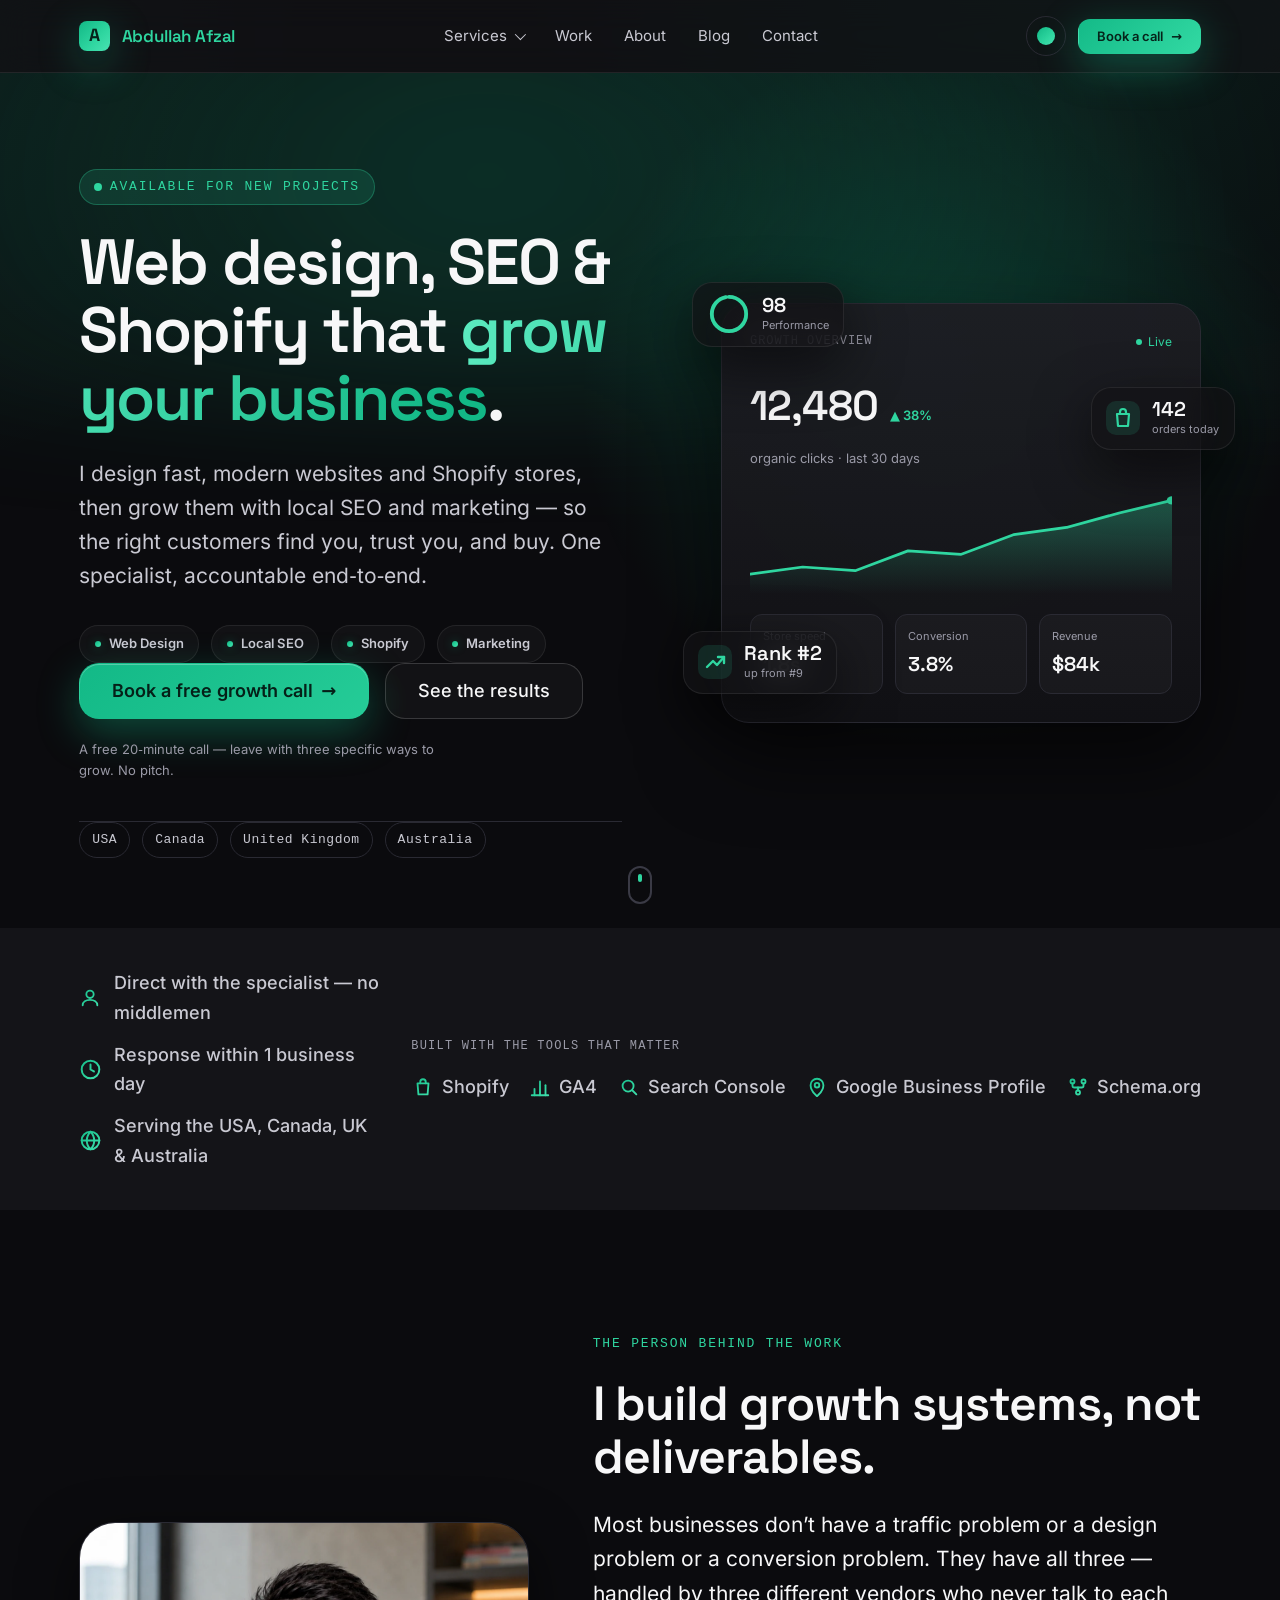
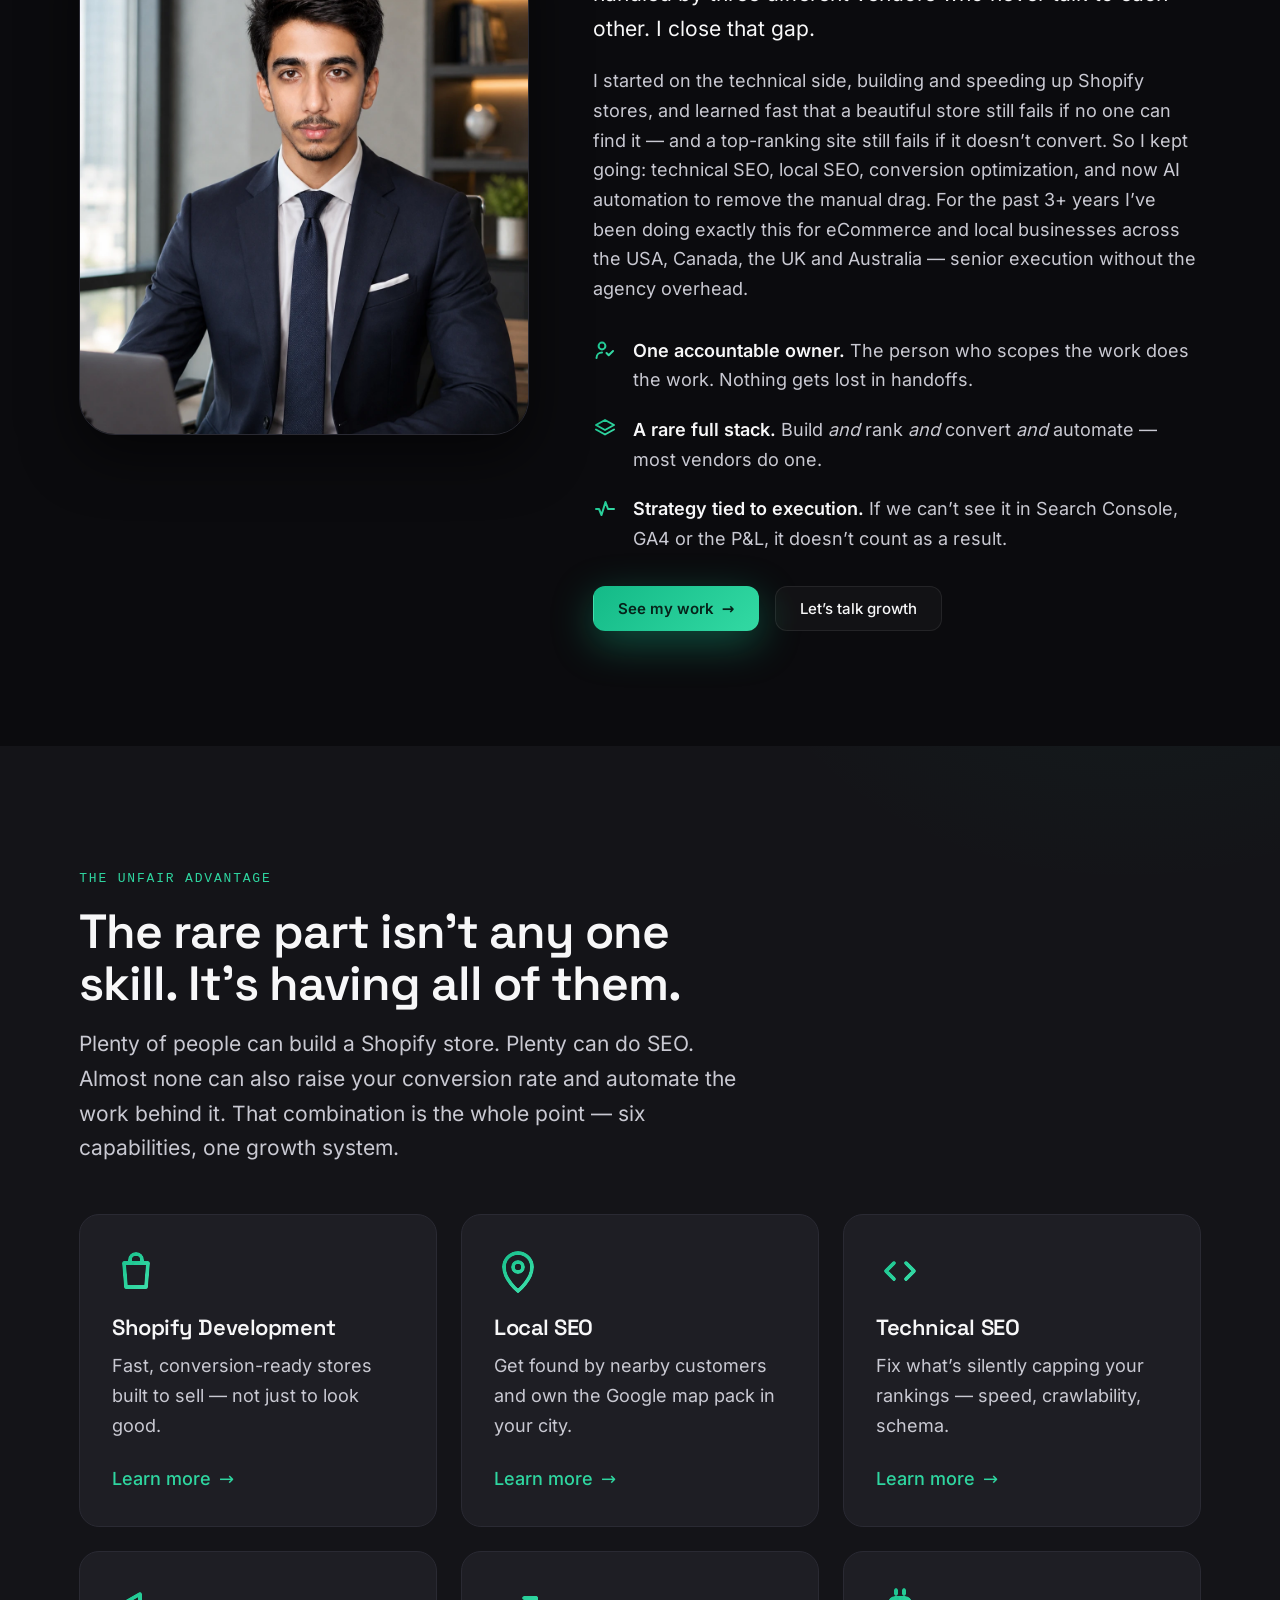
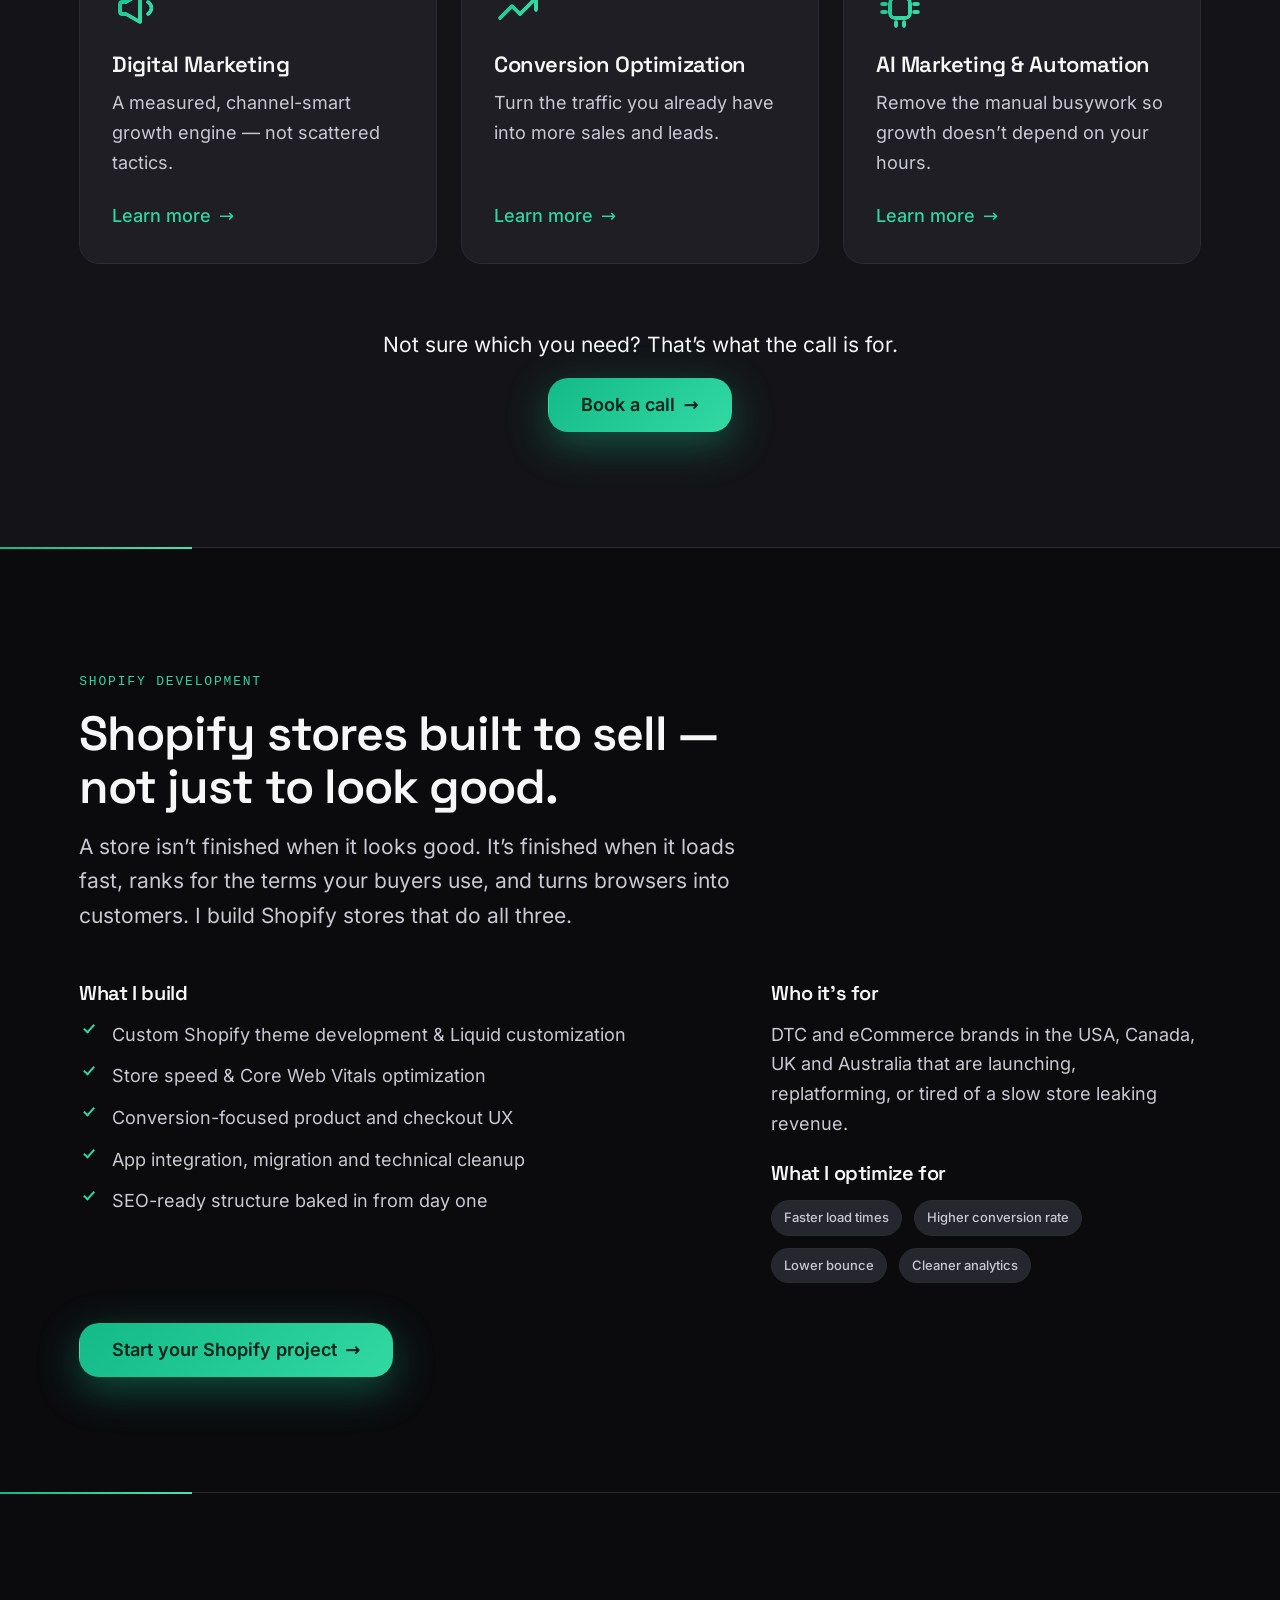
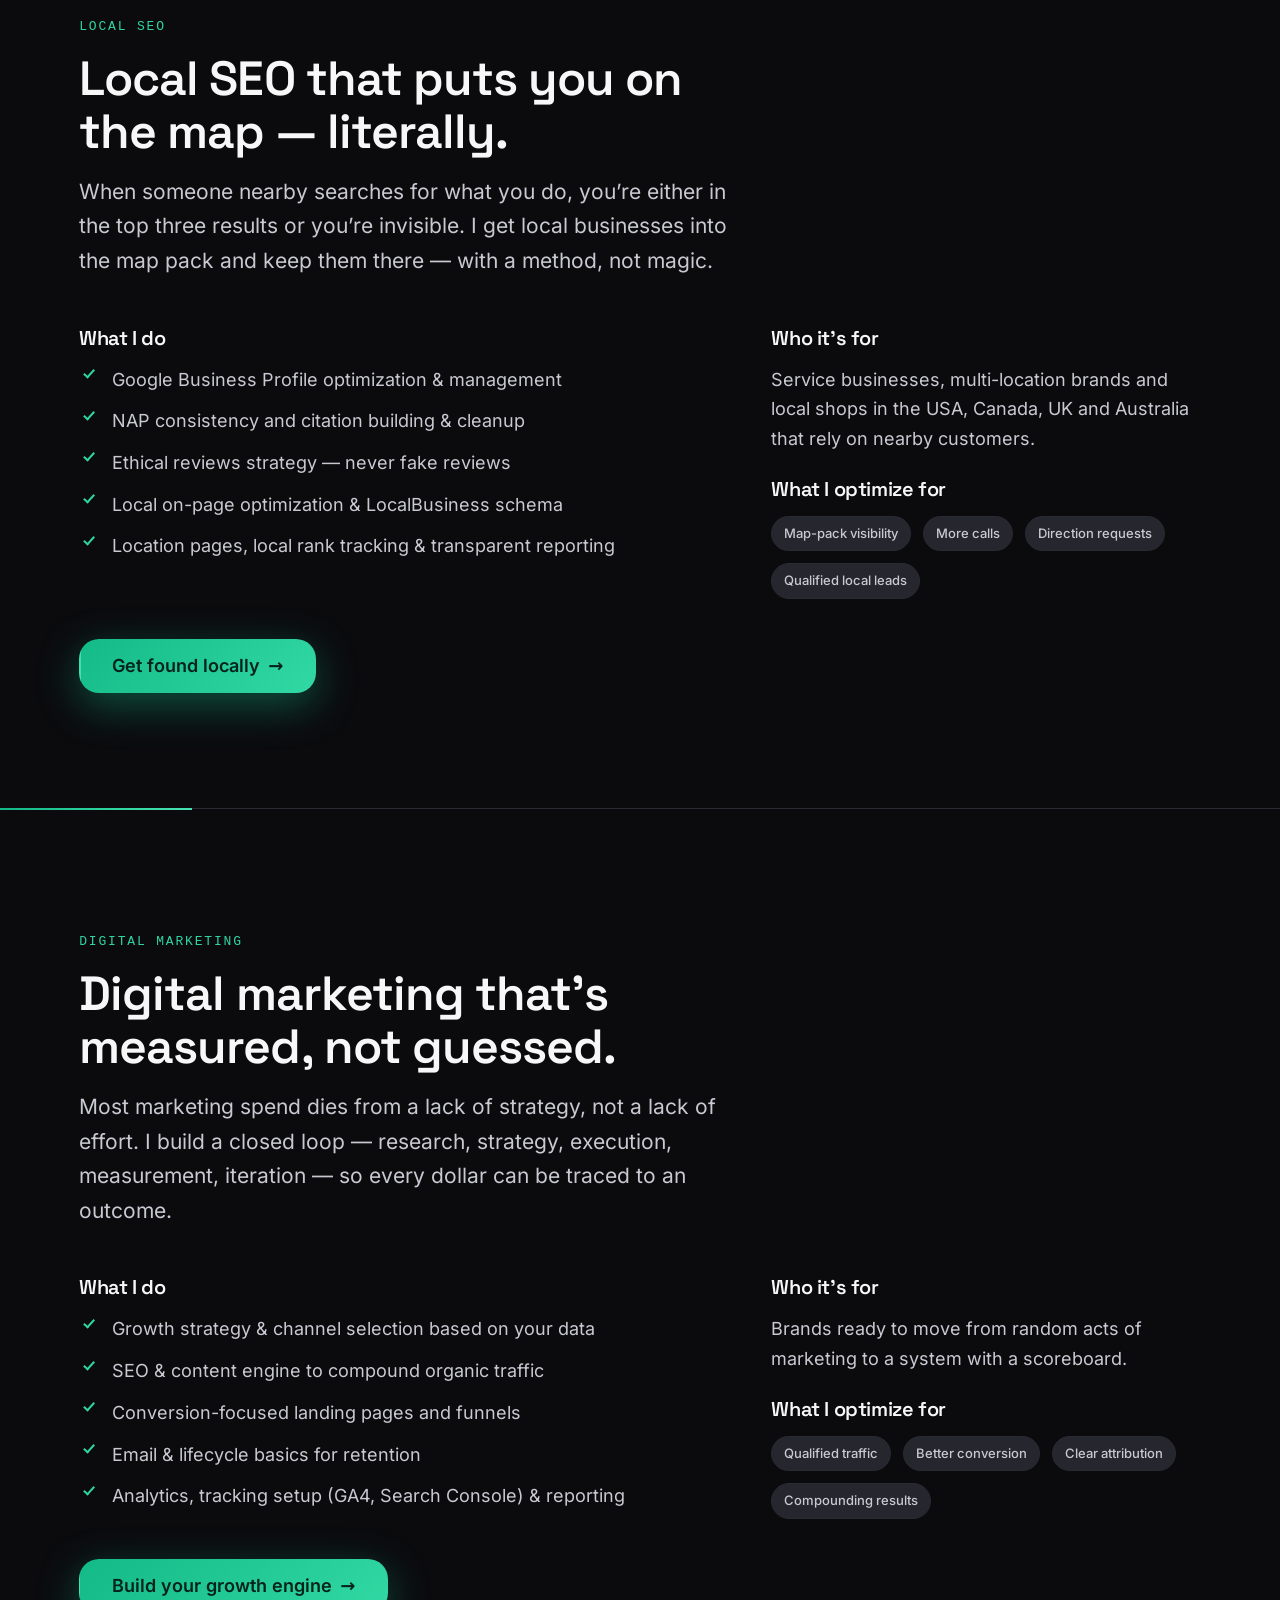
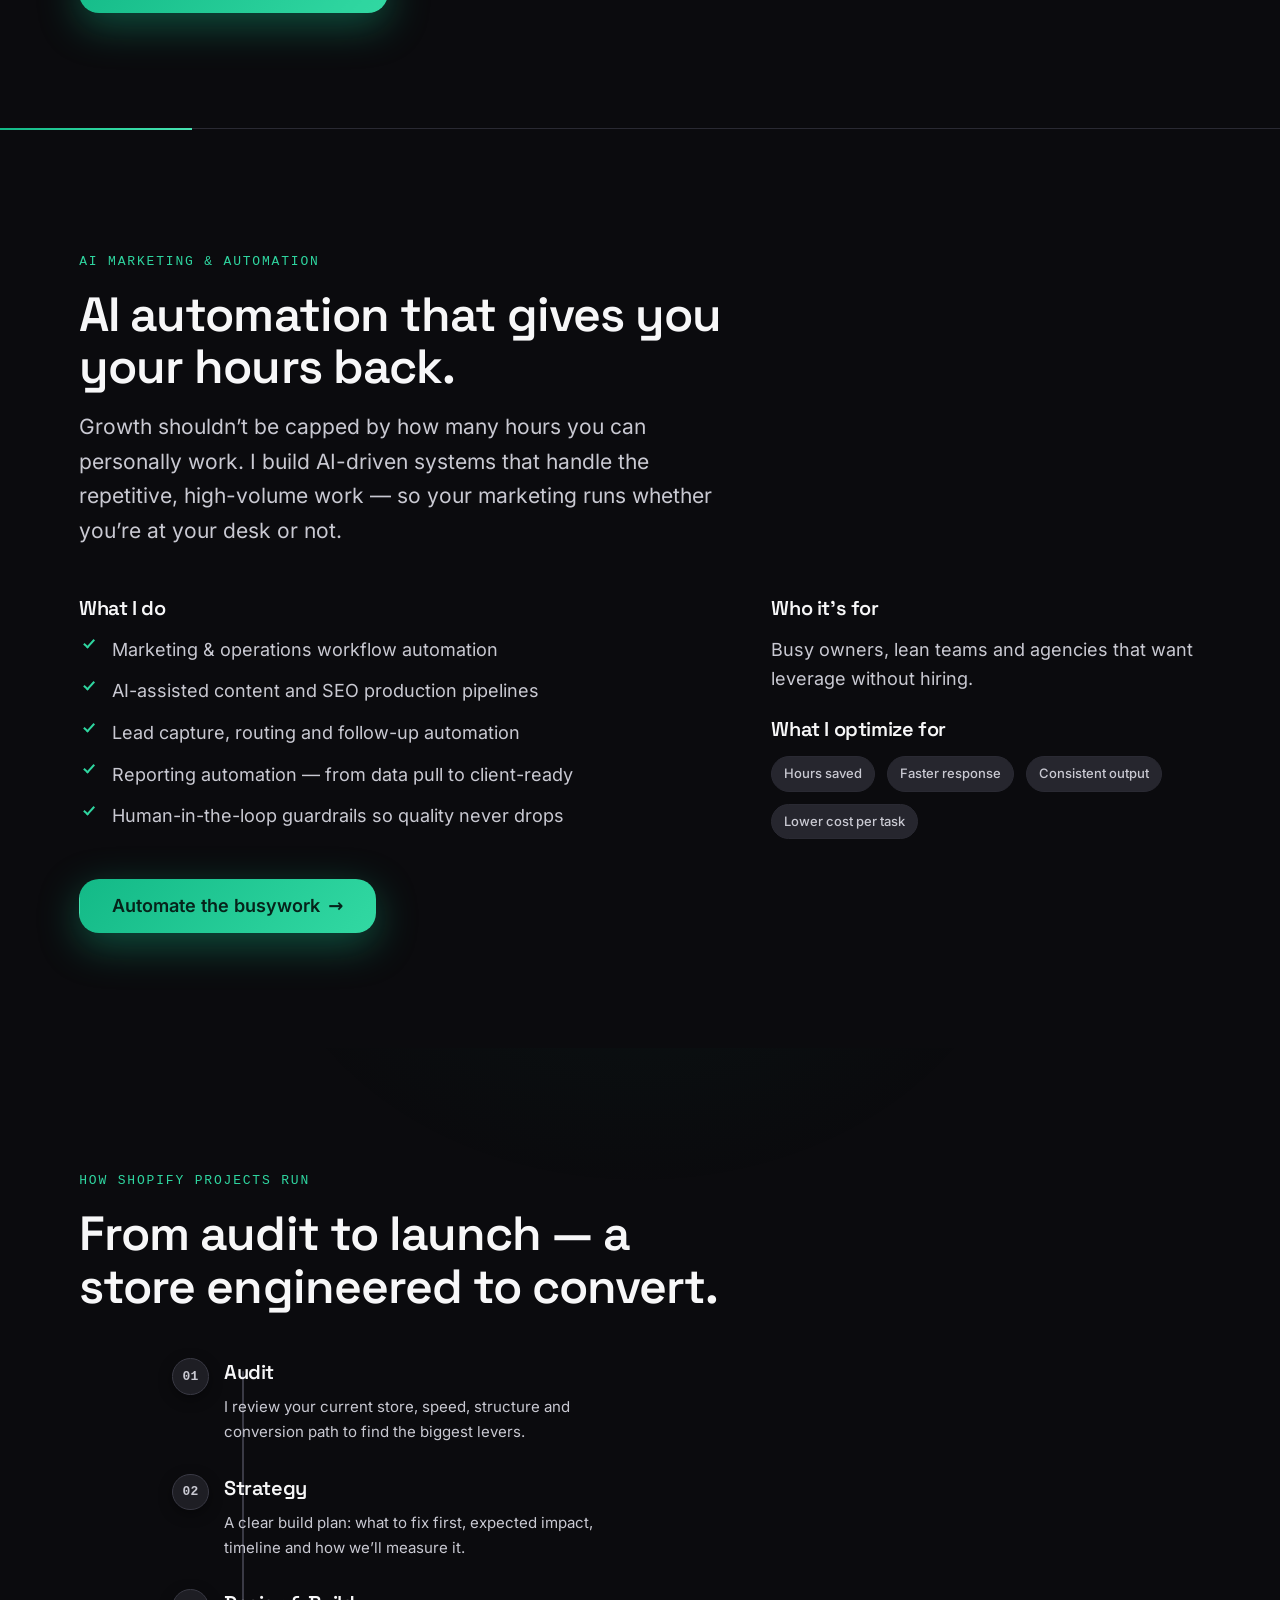
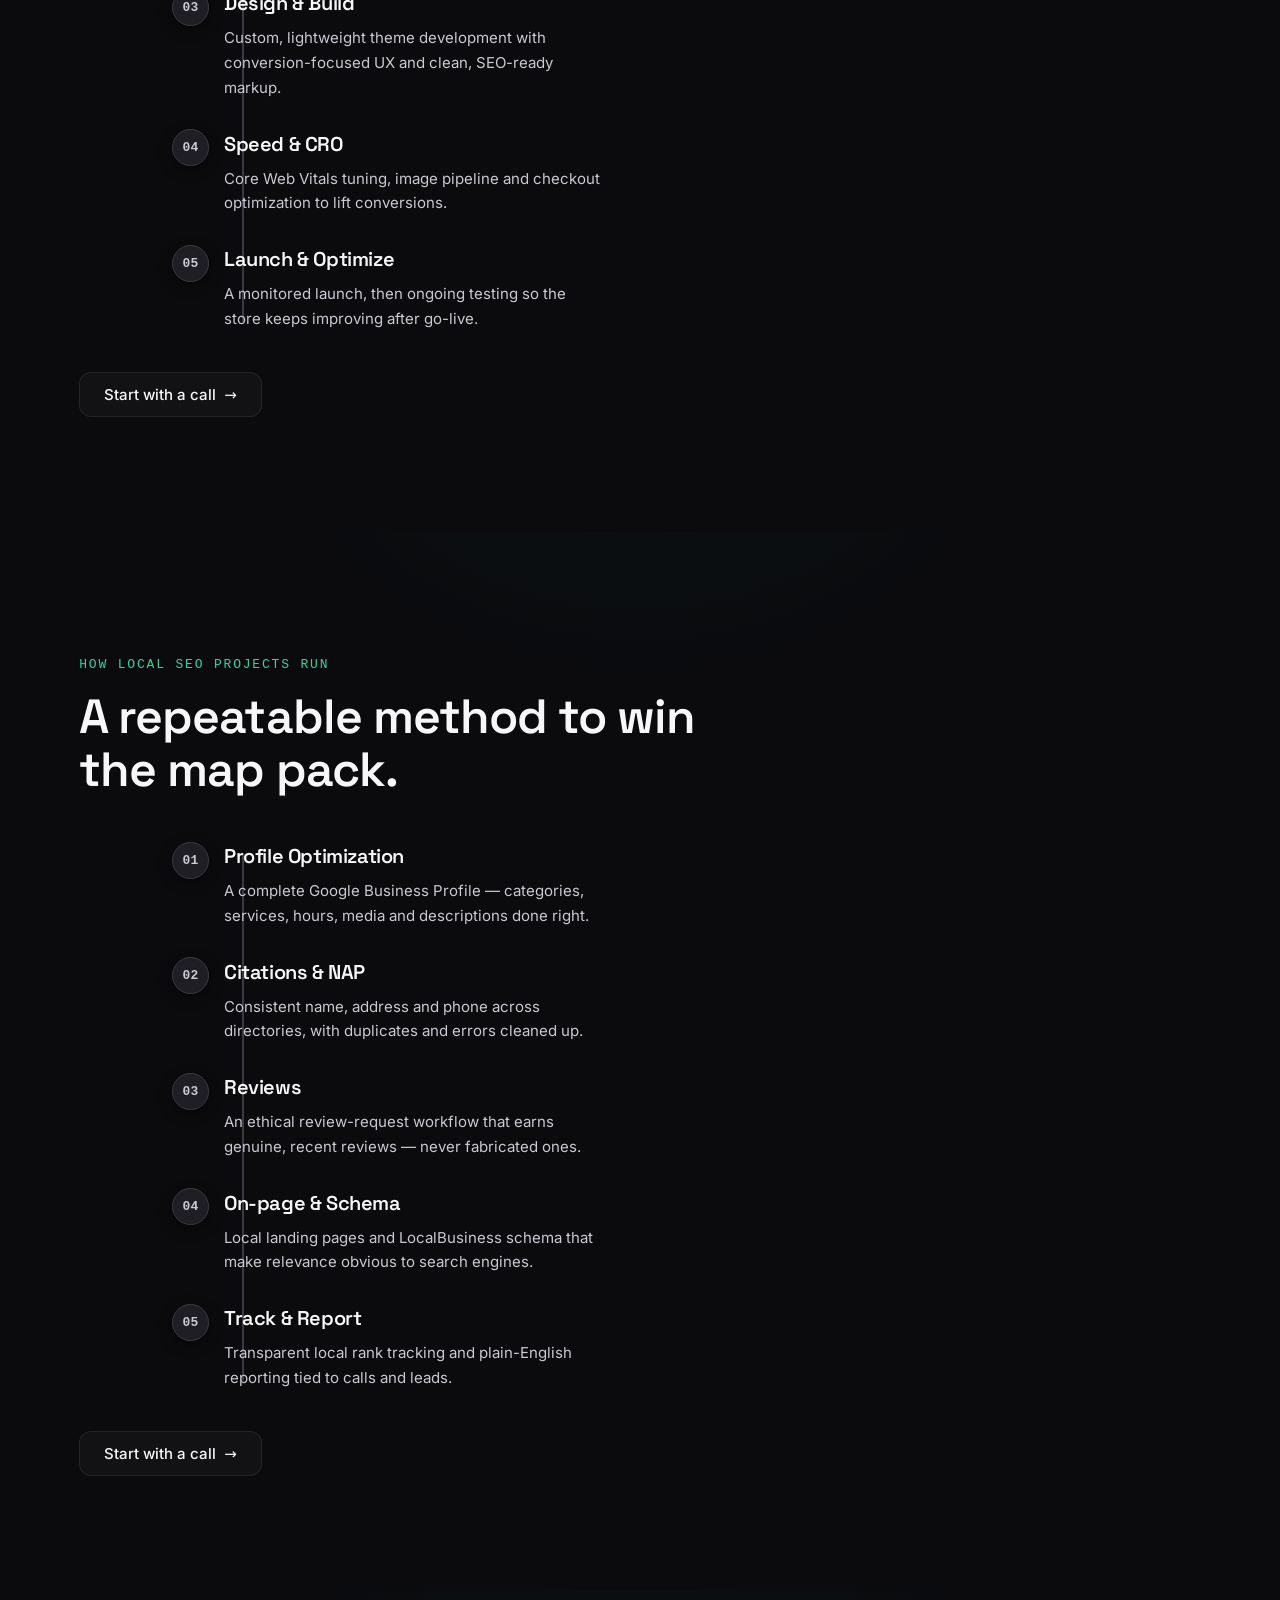
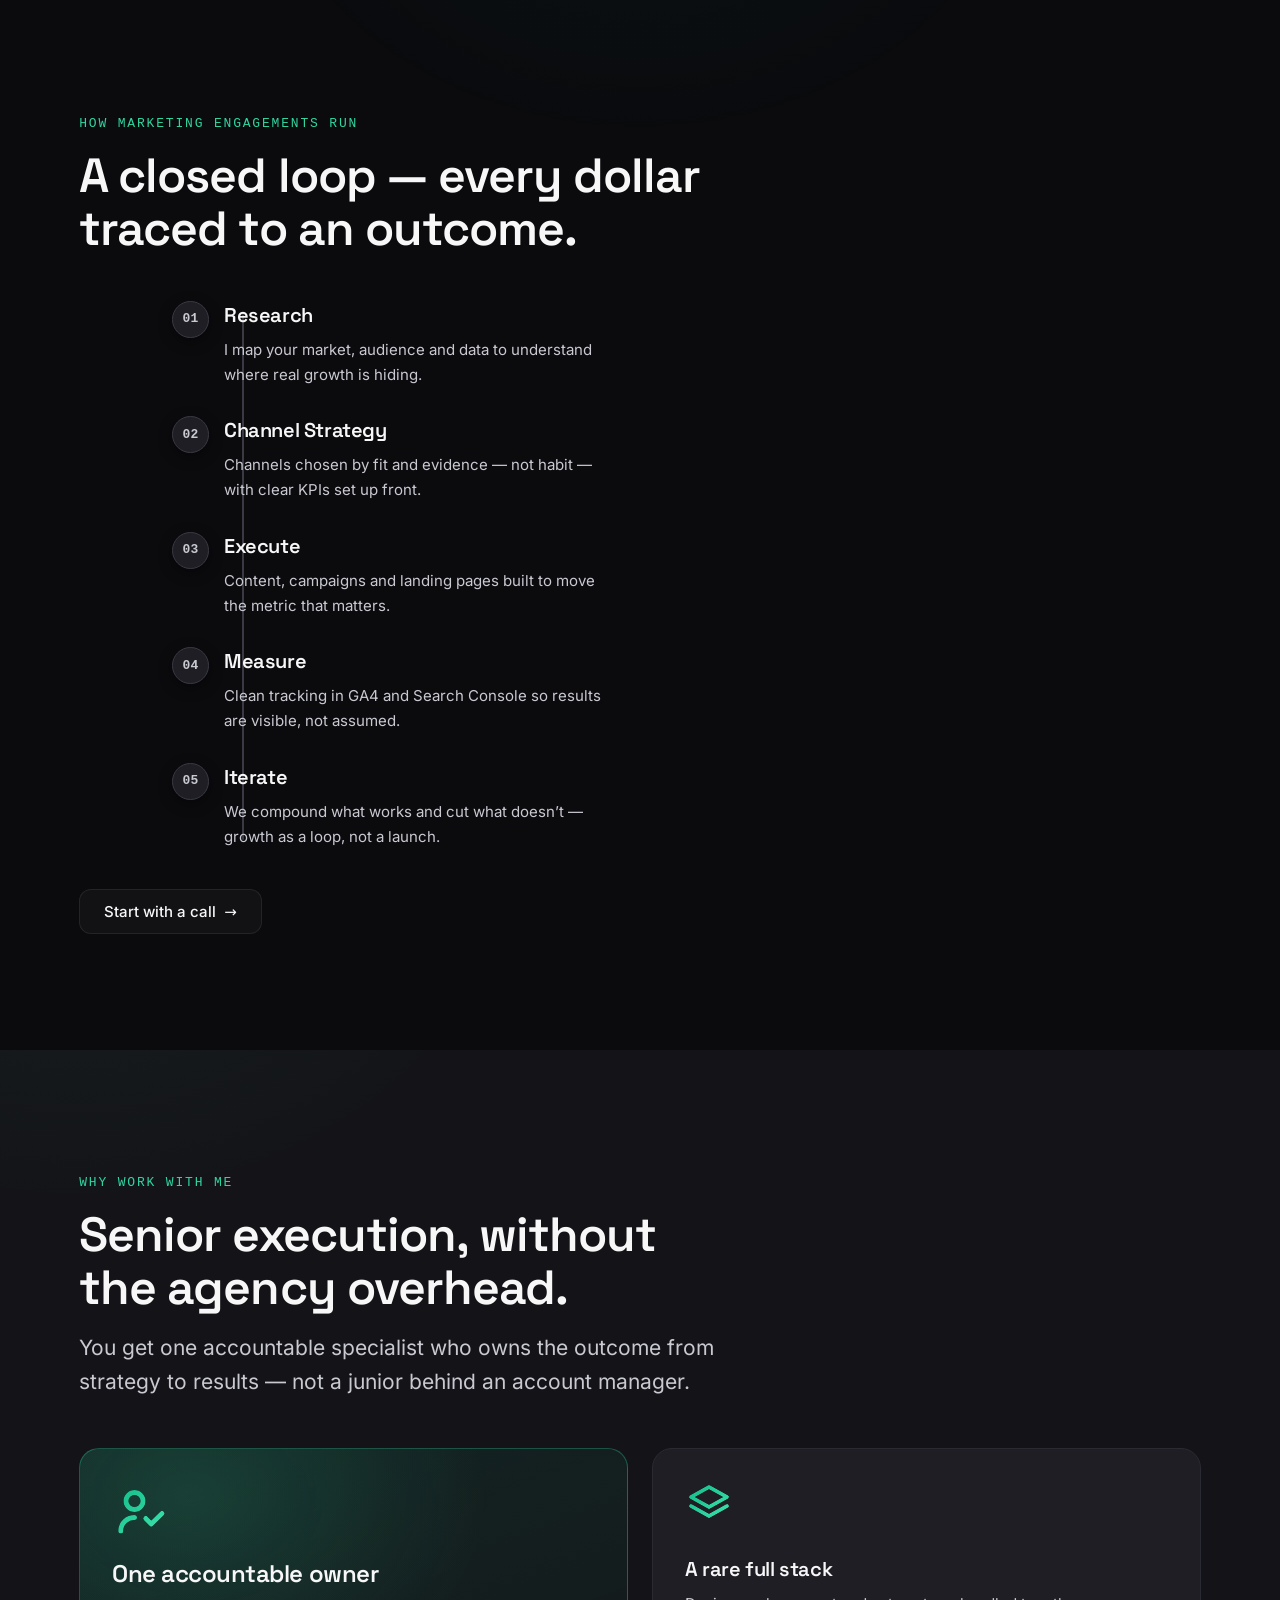
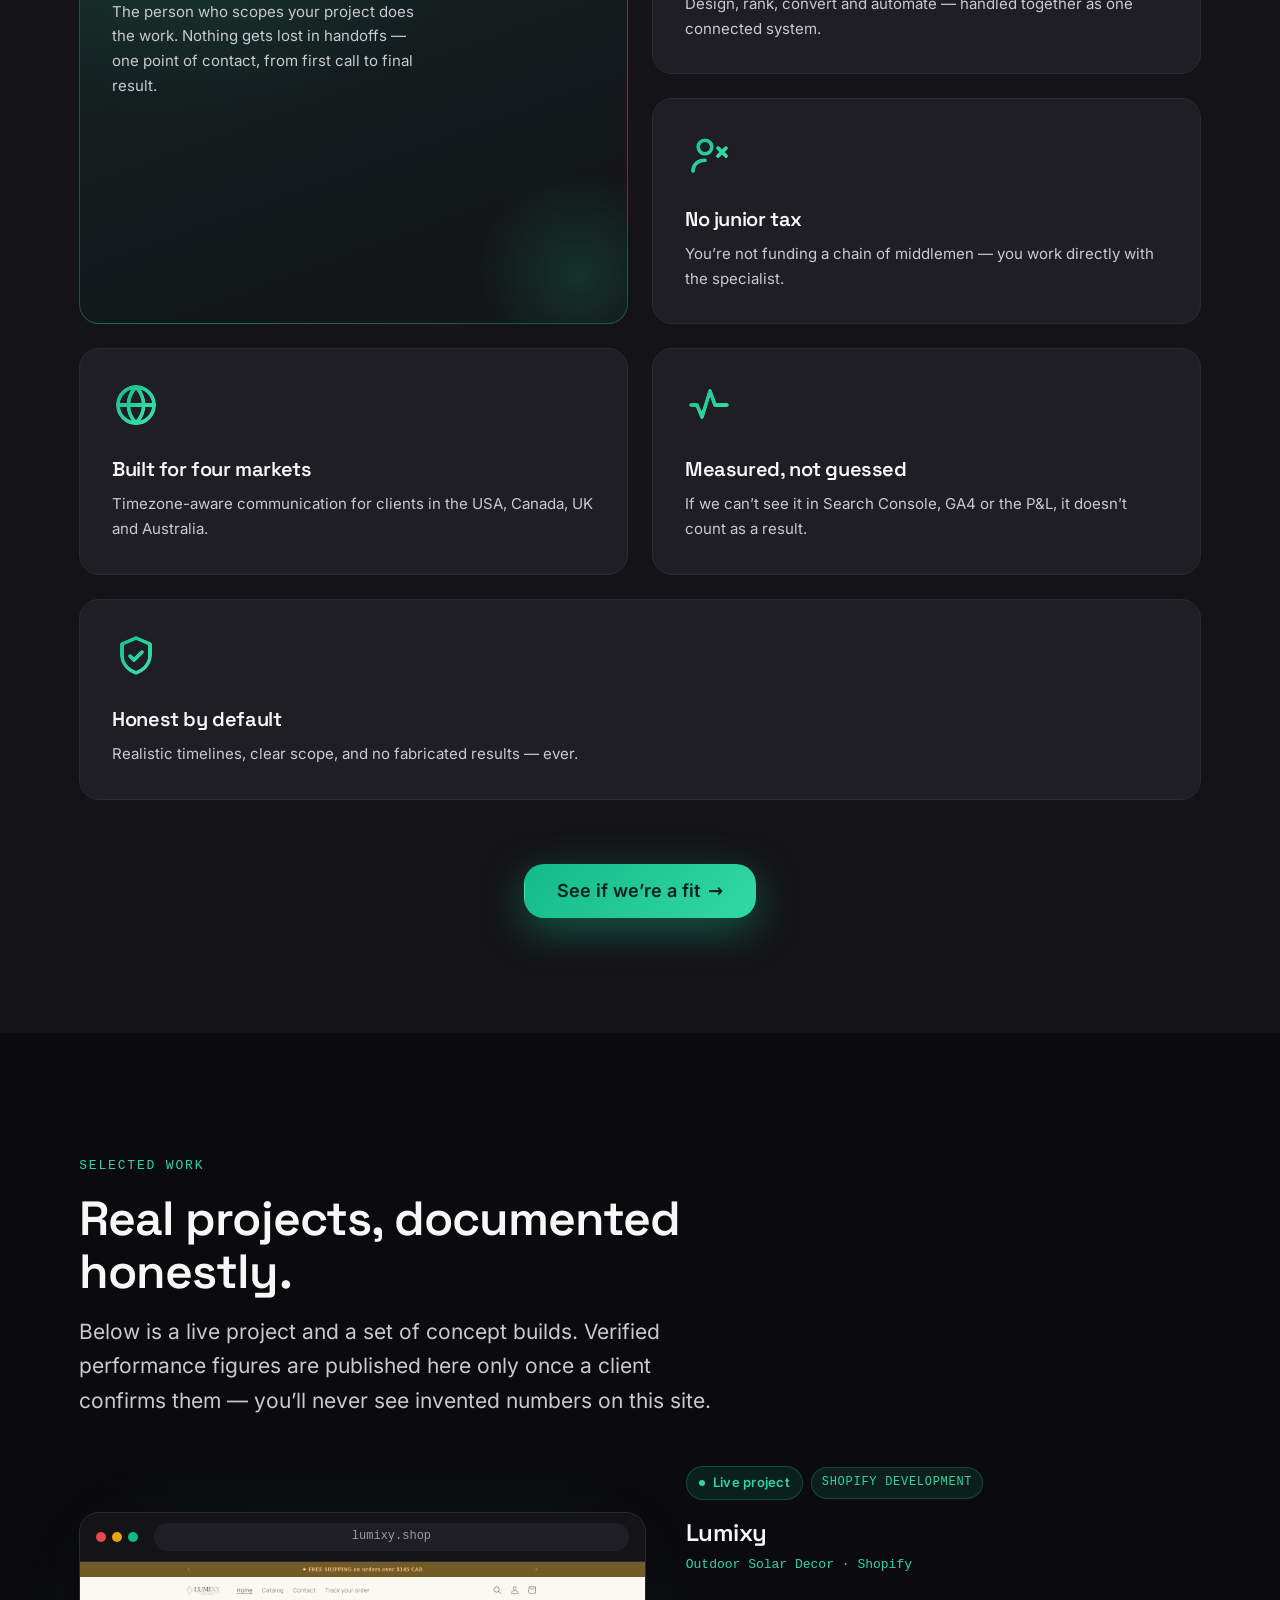
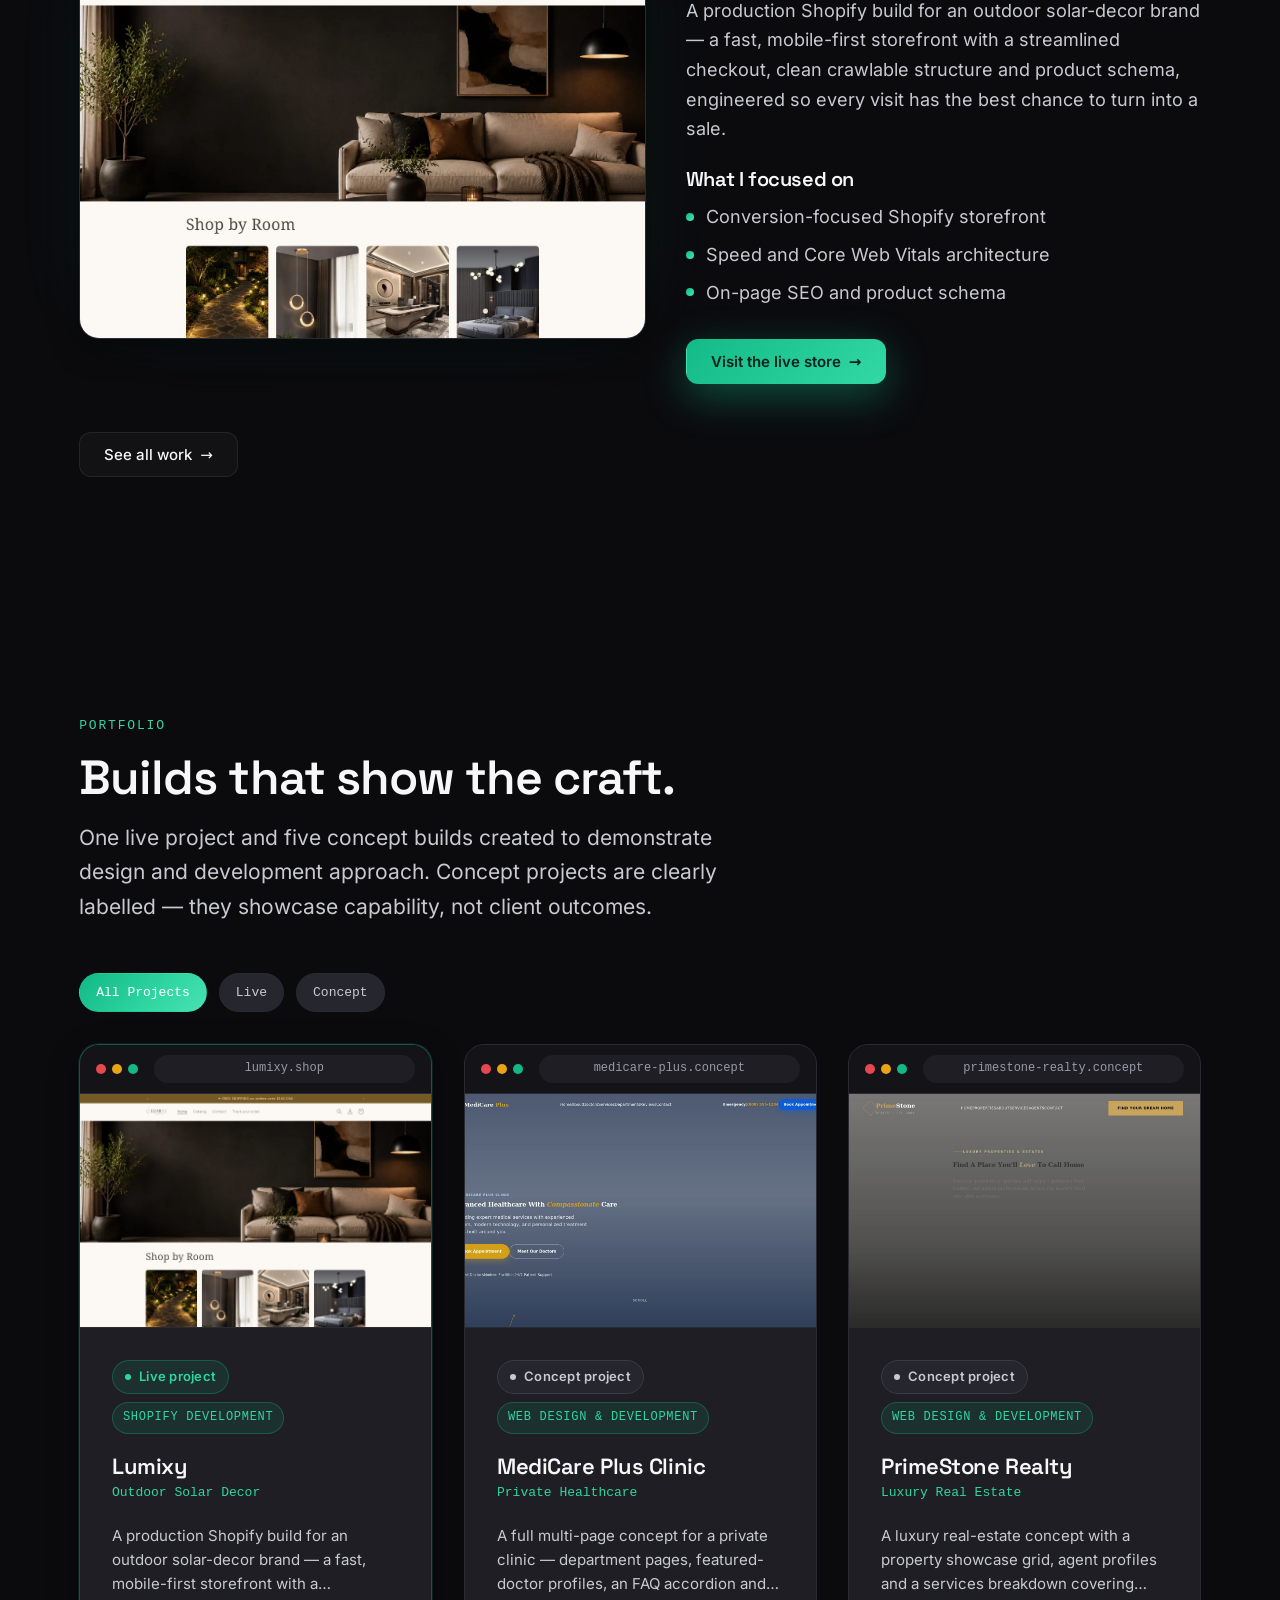
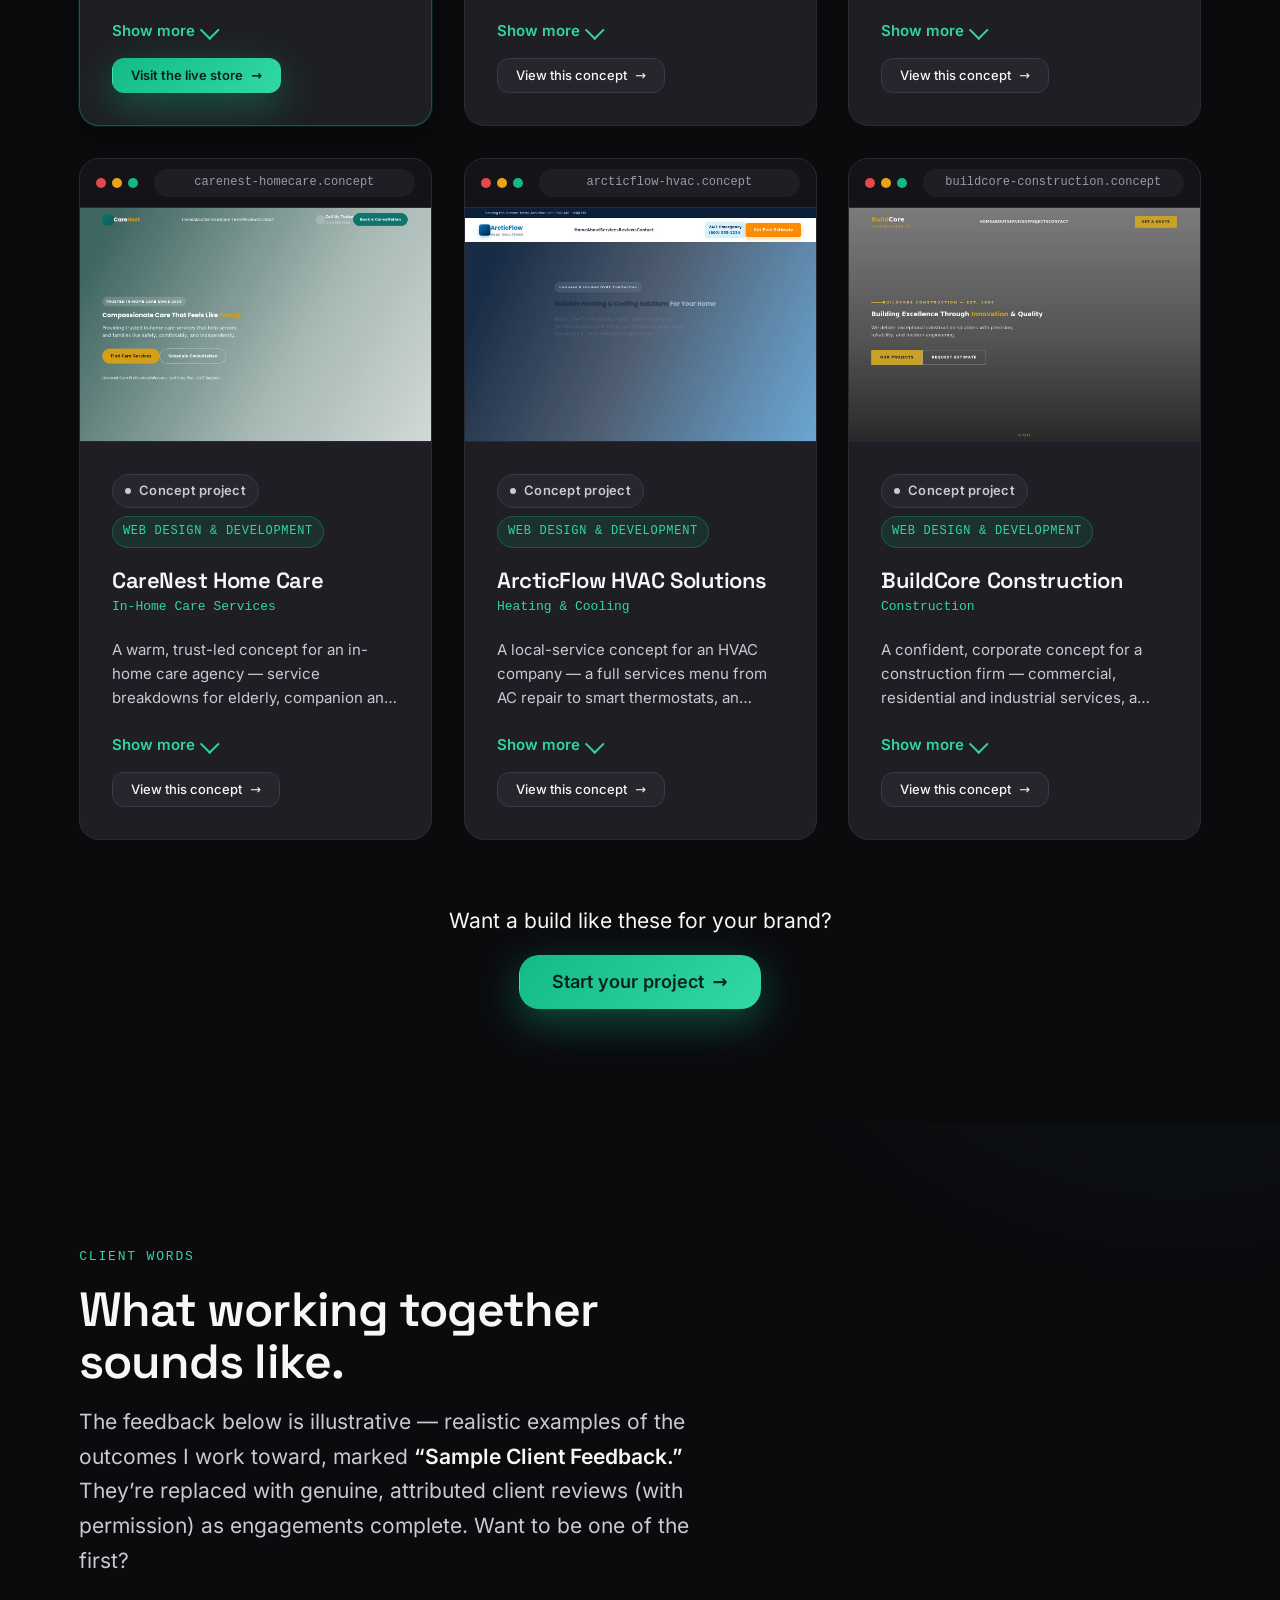
==== index.html @ e3848fcd "Add portfolio website" ====
<!DOCTYPE html>
<html lang="en" data-theme="dark">
<head>

  <!-- ============================================================
       DOCUMENT META
       ============================================================ -->
  <meta charset="UTF-8">
  <meta name="viewport" content="width=device-width, initial-scale=1.0">

  <title>Abdullah Afzal — Web Design, Local SEO, Shopify &amp; Marketing</title>
  <meta name="description" content="Abdullah Afzal designs fast, modern websites and Shopify stores and grows them with local SEO and marketing — for businesses in the USA, Canada, UK and Australia. One accountable specialist, end-to-end.">
  <meta name="author" content="Abdullah Afzal">
  <meta name="robots" content="index, follow, max-image-preview:large">
  <link rel="canonical" href="https://www.abdullahafzal.com/">
  <meta name="theme-color" content="#0B0B0E">

  <!-- Open Graph / social -->
  <meta property="og:type" content="website">
  <meta property="og:site_name" content="Abdullah Afzal">
  <meta property="og:title" content="Abdullah Afzal — Web Design, Local SEO, Shopify &amp; Marketing">
  <meta property="og:description" content="Fast, modern websites and Shopify stores, grown with local SEO and marketing — from one senior specialist serving the USA, Canada, UK &amp; Australia.">
  <meta property="og:url" content="https://www.abdullahafzal.com/">
  <meta property="og:image" content="https://www.abdullahafzal.com/assets/images/og/og-home.svg">
  <meta property="og:image:alt" content="Abdullah Afzal — Shopify and SEO specialist">
  <meta property="og:locale" content="en_US">

  <!-- Twitter -->
  <meta name="twitter:card" content="summary_large_image">
  <meta name="twitter:title" content="Abdullah Afzal — Web Design, Local SEO, Shopify &amp; Marketing">
  <meta name="twitter:description" content="Fast, modern websites and Shopify stores, grown with local SEO and marketing — one senior specialist. USA, Canada, UK &amp; Australia.">
  <meta name="twitter:image" content="https://www.abdullahafzal.com/assets/images/og/og-home.svg">

  <!-- Favicons / manifest -->
  <link rel="icon" href="assets/favicons/icon.svg" type="image/svg+xml">
  <link rel="manifest" href="site.webmanifest">

  <!-- Fonts (self-hosted woff2, wired via @font-face in main.css) -->
  <link rel="preload" href="assets/fonts/space-grotesk-var.woff2" as="font" type="font/woff2" crossorigin>
  <link rel="preload" href="assets/fonts/inter-var.woff2" as="font" type="font/woff2" crossorigin>

  <!-- Stylesheet -->
  <link rel="stylesheet" href="assets/css/main.css">

  <!-- ============================================================
       STRUCTURED DATA (JSON-LD) — declarative SEO data, not script logic
       ============================================================ -->
  <script type="application/ld+json">
  {
    "@context": "https://schema.org",
    "@graph": [
      {
        "@type": "Person",
        "@id": "https://www.abdullahafzal.com/#person",
        "name": "Abdullah Afzal",
        "url": "https://www.abdullahafzal.com/",
        "email": "mailto:abdullahafzal8817@gmail.com",
        "image": "https://www.abdullahafzal.com/assets/images/abdullah-afzal.webp",
        "jobTitle": "Web Designer, SEO & Shopify Specialist",
        "description": "Senior web design, local SEO, Shopify and marketing specialist helping businesses in the USA, Canada, UK and Australia grow.",
        "knowsAbout": [
          "Web Design",
          "Shopify Development",
          "Local SEO",
          "Technical SEO",
          "Digital Marketing",
          "Conversion Rate Optimization",
          "AI Marketing Automation"
        ],
        "areaServed": ["United States", "Canada", "United Kingdom", "Australia"],
        "worksFor": { "@id": "https://www.abdullahafzal.com/#business" }
      },
      {
        "@type": "ProfessionalService",
        "@id": "https://www.abdullahafzal.com/#business",
        "name": "Abdullah Afzal — Shopify & SEO Specialist",
        "url": "https://www.abdullahafzal.com/",
        "image": "https://www.abdullahafzal.com/assets/images/abdullah-afzal.webp",
        "email": "mailto:abdullahafzal8817@gmail.com",
        "description": "Shopify development, local & technical SEO, digital marketing, conversion optimization and AI automation from one accountable senior specialist.",
        "priceRange": "$$",
        "founder": { "@id": "https://www.abdullahafzal.com/#person" },
        "areaServed": ["United States", "Canada", "United Kingdom", "Australia"],
        "serviceType": [
          "Web Design",
          "Shopify Development",
          "Local SEO",
          "Technical SEO",
          "Digital Marketing",
          "Conversion Rate Optimization",
          "AI Marketing Automation"
        ],
        "hasOfferCatalog": {
          "@type": "OfferCatalog",
          "name": "Growth services",
          "itemListElement": [
            { "@type": "Offer", "itemOffered": { "@type": "Service", "name": "Web Design", "description": "Fast, modern, conversion-focused website design and development." } },
            { "@type": "Offer", "itemOffered": { "@type": "Service", "name": "Shopify Development", "description": "New builds, replatforming and speed/conversion optimization for Shopify stores." } },
            { "@type": "Offer", "itemOffered": { "@type": "Service", "name": "Local SEO", "description": "Google Business Profile, map-pack ranking, citations and local landing pages." } },
            { "@type": "Offer", "itemOffered": { "@type": "Service", "name": "Technical SEO", "description": "Core Web Vitals, crawlability, indexation, structured data and site architecture." } },
            { "@type": "Offer", "itemOffered": { "@type": "Service", "name": "Digital Marketing", "description": "SEO & content engine, conversion-focused landing pages, email and analytics." } },
            { "@type": "Offer", "itemOffered": { "@type": "Service", "name": "Conversion Rate Optimization", "description": "Turning existing traffic into more customers through tested UX and messaging changes." } },
            { "@type": "Offer", "itemOffered": { "@type": "Service", "name": "AI Marketing Automation", "description": "Automating reporting, lead routing, follow-up and content pipelines with human review." } }
          ]
        }
      },
      {
        "@type": "WebSite",
        "@id": "https://www.abdullahafzal.com/#website",
        "url": "https://www.abdullahafzal.com/",
        "name": "Abdullah Afzal",
        "description": "Shopify, SEO, CRO & AI automation from one senior specialist.",
        "publisher": { "@id": "https://www.abdullahafzal.com/#person" },
        "inLanguage": "en"
      },
      {
        "@type": "FAQPage",
        "@id": "https://www.abdullahafzal.com/#faq",
        "mainEntity": [
          { "@type": "Question", "name": "Do you build new Shopify stores or improve existing ones?", "acceptedAnswer": { "@type": "Answer", "text": "Both. I build new stores from scratch, replatform from other systems, and optimize existing Shopify stores that are underperforming on speed, SEO or conversion." } },
          { "@type": "Question", "name": "How do you make a Shopify store faster?", "acceptedAnswer": { "@type": "Answer", "text": "By trimming app bloat, using a lightweight theme, optimizing images to modern formats, deferring non-critical scripts, and tuning Core Web Vitals — measured before and after so the gain is real." } },
          { "@type": "Question", "name": "Will a new Shopify build hurt my existing SEO?", "acceptedAnswer": { "@type": "Answer", "text": "Not if it's handled properly. I preserve URLs where possible, map redirects for anything that changes, keep your metadata and structured data intact, and monitor Search Console through the transition." } },
          { "@type": "Question", "name": "What is Shopify SEO and does it differ from regular SEO?", "acceptedAnswer": { "@type": "Answer", "text": "The fundamentals are the same, but Shopify has platform-specific quirks — collection and product URL structure, duplicate-content traps, and theme-level markup. Shopify SEO means getting those details right on top of solid on-page work." } },
          { "@type": "Question", "name": "How does the Google map pack actually rank businesses?", "acceptedAnswer": { "@type": "Answer", "text": "Broadly, on relevance, distance and prominence — a complete Google Business Profile, consistent citations, genuine reviews, and locally relevant on-page content all feed those signals." } },
          { "@type": "Question", "name": "Can you help me rank in a city where I don't have an office?", "acceptedAnswer": { "@type": "Answer", "text": "If you legitimately serve that area, yes — through service-area strategy, relevant local landing pages and proper profile settings. I don't use fake addresses or any tactic that risks a suspension." } },
          { "@type": "Question", "name": "Do you write fake reviews or buy citations?", "acceptedAnswer": { "@type": "Answer", "text": "Never. Fake reviews violate Google's policies and put your profile at risk. I build ethical review-request workflows that earn genuine reviews from real customers." } },
          { "@type": "Question", "name": "What does technical SEO actually cover?", "acceptedAnswer": { "@type": "Answer", "text": "Everything that helps search engines crawl, render and understand your site: site speed and Core Web Vitals, crawlability and indexation, structured data, internal linking, canonicalization and clean site architecture." } },
          { "@type": "Question", "name": "My traffic dropped after a migration. Can you help?", "acceptedAnswer": { "@type": "Answer", "text": "Usually, yes. Post-migration drops often trace to broken redirects, lost metadata, indexation gaps or damaged structured data. I audit the migration, fix the root causes and monitor recovery." } },
          { "@type": "Question", "name": "What are Core Web Vitals and why do they matter?", "acceptedAnswer": { "@type": "Answer", "text": "They're Google's measures of loading, interactivity and visual stability (LCP, INP and CLS). They influence both rankings and conversions — a slow, unstable page loses visitors and revenue." } },
          { "@type": "Question", "name": "How fast should my website load?", "acceptedAnswer": { "@type": "Answer", "text": "Aim for a largest-contentful-paint under about 2.5 seconds on mobile, and ideally faster. The exact number matters less than the trend — every improvement tends to help conversion." } },
          { "@type": "Question", "name": "What is conversion rate optimization (CRO)?", "acceptedAnswer": { "@type": "Answer", "text": "It's the practice of turning more of your existing traffic into customers — through better UX, clearer messaging, trust signals and tested changes. Often the fastest route to more revenue without more spend." } },
          { "@type": "Question", "name": "How do you run a conversion test properly?", "acceptedAnswer": { "@type": "Answer", "text": "With a clear hypothesis, enough traffic to reach significance, one meaningful change at a time, and a defined success metric — then I roll out winners and document what we learned." } },
          { "@type": "Question", "name": "What does digital marketing include in your engagements?", "acceptedAnswer": { "@type": "Answer", "text": "Strategy and channel selection, an SEO and content engine, conversion-focused landing pages, email and lifecycle basics, and the analytics to measure it all — chosen by what fits your business, not a fixed template." } },
          { "@type": "Question", "name": "Do you use AI to do the work?", "acceptedAnswer": { "@type": "Answer", "text": "I use AI as leverage for repetitive, high-volume tasks — always with human review. Strategy, judgment and quality control stay human. AI is a tool, not a replacement for expertise." } },
          { "@type": "Question", "name": "What kind of tasks can you automate?", "acceptedAnswer": { "@type": "Answer", "text": "Reporting, lead capture and routing, follow-up sequences, content production pipelines and repetitive operations work — anything high-volume and rule-based, with quality guardrails built in." } },
          { "@type": "Question", "name": "How long until I see SEO results?", "acceptedAnswer": { "@type": "Answer", "text": "Speed and conversion fixes can show quickly; SEO compounds over months. I give realistic timelines up front and never promise overnight rankings — anyone who does isn't being honest." } },
          { "@type": "Question", "name": "Do you guarantee rankings or revenue?", "acceptedAnswer": { "@type": "Answer", "text": "No honest specialist guarantees exact rankings — Google doesn't allow it. What I guarantee is sound method, transparency and effort measured against clear KPIs." } },
          { "@type": "Question", "name": "How do you measure success?", "acceptedAnswer": { "@type": "Answer", "text": "Against real KPIs in Search Console, GA4 and, where possible, your revenue. If a result can't be seen in the data, it doesn't count." } },
          { "@type": "Question", "name": "Am I working with you directly or a team?", "acceptedAnswer": { "@type": "Answer", "text": "Directly with me. The person who scopes your project does the work — no account managers, no juniors relaying messages." } },
          { "@type": "Question", "name": "Do you work with businesses outside your country?", "acceptedAnswer": { "@type": "Answer", "text": "Yes — I work with clients across the USA, Canada, the UK and Australia, and I keep communication timezone-aware so nothing stalls." } },
          { "@type": "Question", "name": "How much do your services cost?", "acceptedAnswer": { "@type": "Answer", "text": "It depends on scope. I work on fixed-scope projects and monthly retainers, and you'll get a clear quote after our call — no hidden surprises." } },
          { "@type": "Question", "name": "Can you work alongside my existing developer or marketer?", "acceptedAnswer": { "@type": "Answer", "text": "Yes. I regularly collaborate with in-house teams and other vendors when it serves the outcome, and I'm clear about who owns what." } },
          { "@type": "Question", "name": "What's the fastest way to grow my business online?", "acceptedAnswer": { "@type": "Answer", "text": "Usually by fixing conversion and speed on the traffic you already have before spending more to acquire it. We start where the biggest, quickest lever is — then compound it." } },
          { "@type": "Question", "name": "How do we get started?", "acceptedAnswer": { "@type": "Answer", "text": "Book a free 20-minute call. I'll learn your situation and tell you honestly whether and how I can help — you'll leave with useful takeaways either way." } }
        ]
      }
    ]
  }
  </script>

</head>

<body>

  <!-- Skip link for keyboard & screen-reader users -->
  <a class="c-skip-link" href="#main">Skip to main content</a>

  <!-- Reading / scroll progress bar (width driven by JS) -->
  <div class="c-scroll-progress" data-scroll-progress aria-hidden="true"></div>

  <!-- Ambient cursor glow (desktop, fine pointers; JS-driven) -->
  <div class="c-cursor-glow" data-cursor-glow aria-hidden="true"></div>

  <!-- ============================================================
       1 + 2 · HEADER & PRIMARY NAVIGATION
       ============================================================ -->
  <header class="c-header" id="site-header" data-header>
    <div class="c-header__inner l-container">

      <!-- Brand / logo -->
      <a class="c-header__brand c-brand" href="#hero" aria-label="Abdullah Afzal — home">
        <!-- Icon placeholder: monogram mark (SVG added in build) -->
        <span class="c-brand__mark" aria-hidden="true"></span>
        <span class="c-brand__name">Abdullah Afzal</span>
      </a>

      <!-- Primary navigation -->
      <nav class="c-nav" id="primary-navigation" aria-label="Primary">
        <ul class="c-nav__list">

          <!-- Services dropdown -->
          <li class="c-nav__item c-nav__item--has-menu">
            <button class="c-nav__link c-nav__toggle"
                    type="button"
                    aria-expanded="false"
                    aria-controls="services-menu">
              Services
              <span class="c-nav__chevron" aria-hidden="true"></span>
            </button>

            <div class="c-nav__menu" id="services-menu" hidden>
              <ul class="c-nav__menu-list">
                <li><a class="c-nav__menu-link" href="#shopify-services">Shopify Development</a></li>
                <li><a class="c-nav__menu-link" href="#local-seo-services">Local SEO</a></li>
                <li><a class="c-nav__menu-link" href="#expertise">Technical SEO</a></li>
                <li><a class="c-nav__menu-link" href="#digital-marketing-services">Digital Marketing</a></li>
                <li><a class="c-nav__menu-link" href="#expertise">Conversion Optimization</a></li>
                <li><a class="c-nav__menu-link" href="#ai-automation-services">AI Automation</a></li>
              </ul>
            </div>
          </li>

          <li class="c-nav__item"><a class="c-nav__link" href="#portfolio">Work</a></li>
          <li class="c-nav__item"><a class="c-nav__link" href="#about">About</a></li>
          <li class="c-nav__item"><a class="c-nav__link" href="#blog">Blog</a></li>
          <li class="c-nav__item"><a class="c-nav__link" href="#contact">Contact</a></li>
        </ul>
      </nav>

      <!-- Header actions -->
      <div class="c-header__actions">
        <!-- Theme toggle placeholder (behavior added in JS phase) -->
        <button class="c-theme-toggle"
                type="button"
                aria-label="Switch colour theme"
                aria-pressed="false"
                data-theme-toggle>
          <span class="c-theme-toggle__icon" aria-hidden="true"></span>
        </button>

        <a class="c-btn c-btn--primary c-btn--sm c-header__cta" href="https://wa.me/923000378817?text=Hi%20Abdullah%2C%20I%20want%20to%20discuss%20growing%20my%20business." rel="noopener">
          Book a call
          <span class="c-btn__arrow" aria-hidden="true"></span>
        </a>

        <!-- Mobile menu trigger -->
        <button class="c-header__burger"
                type="button"
                aria-label="Open menu"
                aria-expanded="false"
                aria-controls="mobile-menu"
                data-menu-trigger>
          <span class="c-header__burger-bar" aria-hidden="true"></span>
        </button>
      </div>

    </div>

    <!-- Mobile navigation overlay (toggled in JS phase) -->
    <div class="c-mobile-menu" id="mobile-menu" hidden>
      <nav class="c-mobile-menu__nav" aria-label="Mobile">
        <ul class="c-mobile-menu__list">
          <li><a class="c-mobile-menu__link" href="#expertise">Services</a></li>
          <li><a class="c-mobile-menu__link" href="#portfolio">Work</a></li>
          <li><a class="c-mobile-menu__link" href="#about">About</a></li>
          <li><a class="c-mobile-menu__link" href="#blog">Blog</a></li>
          <li><a class="c-mobile-menu__link" href="#contact">Contact</a></li>
        </ul>
        <a class="c-btn c-btn--primary c-btn--lg c-mobile-menu__cta" href="https://wa.me/923000378817?text=Hi%20Abdullah%2C%20I%20want%20to%20discuss%20growing%20my%20business." rel="noopener">
          Book a free call
        </a>
      </nav>
    </div>
  </header>


  <!-- ============================================================
       MAIN CONTENT
       ============================================================ -->
  <main class="c-main" id="main">

    <!-- ==========================================================
         3 · HERO
         ========================================================== -->
    <section class="c-hero" id="hero" aria-labelledby="hero-title">
      <!-- Animated aurora glow (decorative) -->
      <div class="c-hero__aurora" aria-hidden="true"></div>
      <div class="c-hero__inner l-container">

        <!-- Hero copy -->
        <div class="c-hero__content">
          <p class="c-eyebrow c-hero__eyebrow">
            <span class="c-hero__status" aria-hidden="true"></span>
            Available for new projects
          </p>

          <h1 class="c-hero__title" id="hero-title">
            Web design, SEO &amp; Shopify that
            <span class="c-hero__highlight">grow your business</span>.
          </h1>

          <p class="c-hero__lead">
            I design fast, modern websites and Shopify stores, then grow them with local
            SEO and marketing &mdash; so the right customers find you, trust you, and buy.
            One specialist, accountable end&#8209;to&#8209;end.
          </p>

          <!-- Core service pillars -->
          <ul class="c-hero__pillars" aria-label="What I do">
            <li class="c-hero__pillar">Web Design</li>
            <li class="c-hero__pillar">Local SEO</li>
            <li class="c-hero__pillar">Shopify</li>
            <li class="c-hero__pillar">Marketing</li>
          </ul>

          <!-- Primary + secondary CTAs -->
          <div class="c-hero__actions">
            <a class="c-btn c-btn--primary c-btn--lg c-hero__cta-primary" href="https://wa.me/923000378817?text=Hi%20Abdullah%2C%20I%20want%20to%20discuss%20growing%20my%20business." rel="noopener">
              Book a free growth call
              <span class="c-btn__arrow" aria-hidden="true"></span>
            </a>
            <a class="c-btn c-btn--ghost c-btn--lg c-hero__cta-secondary" href="#portfolio">
              See the results
            </a>
          </div>

          <p class="c-hero__reassurance">
            A free 20&#8209;minute call &mdash; leave with three specific ways to grow. No pitch.
          </p>

          <!-- Markets served -->
          <ul class="c-hero__markets" aria-label="Markets served">
            <li class="c-hero__market">USA</li>
            <li class="c-hero__market">Canada</li>
            <li class="c-hero__market">United Kingdom</li>
            <li class="c-hero__market">Australia</li>
          </ul>
        </div>

        <!-- Hero visual: composed growth-dashboard mockup with floating UI.
             Decorative illustration (not real client data) — hidden from AT. -->
        <div class="c-hero__media" aria-hidden="true">
          <div class="c-hero__visual">

            <!-- Main dashboard panel -->
            <article class="c-hero__panel">
              <header class="c-hero__panel-head">
                <span class="c-hero__panel-title">Growth overview</span>
                <span class="c-hero__live"><span class="c-hero__live-dot"></span>Live</span>
              </header>

              <div class="c-hero__panel-metric">
                <span class="c-hero__panel-value">12,480</span>
                <span class="c-hero__panel-delta">&#9650; 38%</span>
                <span class="c-hero__panel-label">organic clicks &middot; last 30 days</span>
              </div>

              <!-- Traffic area chart -->
              <svg class="c-hero__chart" viewBox="0 0 360 120" preserveAspectRatio="none" focusable="false">
                <defs>
                  <linearGradient id="heroChartFill" x1="0" y1="0" x2="0" y2="1">
                    <stop offset="0" stop-color="#2FD6A0" stop-opacity="0.34"/>
                    <stop offset="1" stop-color="#2FD6A0" stop-opacity="0"/>
                  </linearGradient>
                </defs>
                <path d="M0 98 L45 90 L90 94 L135 72 L180 76 L225 54 L270 46 L315 30 L360 16 L360 120 L0 120 Z" fill="url(#heroChartFill)"/>
                <path d="M0 98 L45 90 L90 94 L135 72 L180 76 L225 54 L270 46 L315 30 L360 16" fill="none" stroke="#2FD6A0" stroke-width="3" stroke-linecap="round" stroke-linejoin="round"/>
                <circle cx="360" cy="16" r="4.5" fill="#2FD6A0"/>
              </svg>

              <!-- Metric tiles -->
              <div class="c-hero__tiles">
                <div class="c-hero__tile">
                  <span class="c-hero__tile-label">Store speed</span>
                  <span class="c-hero__tile-value">1.8s</span>
                </div>
                <div class="c-hero__tile">
                  <span class="c-hero__tile-label">Conversion</span>
                  <span class="c-hero__tile-value">3.8%</span>
                </div>
                <div class="c-hero__tile">
                  <span class="c-hero__tile-label">Revenue</span>
                  <span class="c-hero__tile-value">$84k</span>
                </div>
              </div>
            </article>

            <!-- Floating: performance score -->
            <div class="c-hero__chip c-hero__chip--perf">
              <svg class="c-hero__ring" viewBox="0 0 44 44" focusable="false">
                <circle cx="22" cy="22" r="18" fill="none" stroke="rgba(255,255,255,.12)" stroke-width="4"/>
                <circle cx="22" cy="22" r="18" fill="none" stroke="#2FD6A0" stroke-width="4" stroke-linecap="round" stroke-dasharray="113" stroke-dashoffset="4" transform="rotate(-90 22 22)"/>
              </svg>
              <span class="c-hero__chip-text">
                <span class="c-hero__chip-value">98</span>
                <span class="c-hero__chip-label">Performance</span>
              </span>
            </div>

            <!-- Floating: SEO ranking growth -->
            <div class="c-hero__chip c-hero__chip--rank">
              <svg class="c-hero__chip-glyph" viewBox="0 0 24 24" focusable="false" fill="none" stroke="#2FD6A0" stroke-width="2.4" stroke-linecap="round" stroke-linejoin="round">
                <path d="M4 17 L10 11 L14 15 L21 7"/><path d="M15 7 H21 V13"/>
              </svg>
              <span class="c-hero__chip-text">
                <span class="c-hero__chip-value">Rank #2</span>
                <span class="c-hero__chip-label">up from&nbsp;#9</span>
              </span>
            </div>

            <!-- Floating: Shopify orders -->
            <div class="c-hero__chip c-hero__chip--orders">
              <svg class="c-hero__chip-glyph" viewBox="0 0 24 24" focusable="false" fill="none" stroke="#2FD6A0" stroke-width="2.2" stroke-linecap="round" stroke-linejoin="round">
                <path d="M6 8 H18 L17 20 H7 Z"/><path d="M9 8 V6 a3 3 0 0 1 6 0 V8"/>
              </svg>
              <span class="c-hero__chip-text">
                <span class="c-hero__chip-value">142</span>
                <span class="c-hero__chip-label">orders today</span>
              </span>
            </div>

          </div>
        </div>

      </div>

      <!-- Decorative scroll cue (desktop) -->
      <a class="c-hero__scroll" href="#trust" aria-label="Scroll to content">
        <span class="c-hero__scroll-track" aria-hidden="true"><span class="c-hero__scroll-thumb"></span></span>
      </a>
    </section>


    <!-- ==========================================================
         4 · TRUST BAR
         (No fake client logos, certifications, awards or revenue.
          Honest signals only: markets, real platforms, commitments.)
         ========================================================== -->
    <section class="c-trust-bar" id="trust" aria-labelledby="trust-title">
      <div class="l-container">
        <h2 class="c-trust-bar__title u-visually-hidden" id="trust-title">
          What I work with and who I serve
        </h2>

        <div class="c-trust-bar__grid">

          <!-- Honest positioning commitments -->
          <ul class="c-trust-bar__points" aria-label="How I work">
            <li class="c-trust-bar__point">
              <span class="c-icon c-icon--user" aria-hidden="true"></span>
              Direct with the specialist — no middlemen
            </li>
            <li class="c-trust-bar__point">
              <span class="c-icon c-icon--clock" aria-hidden="true"></span>
              Response within 1 business day
            </li>
            <li class="c-trust-bar__point">
              <span class="c-icon c-icon--globe" aria-hidden="true"></span>
              Serving the USA, Canada, UK &amp; Australia
            </li>
          </ul>

          <!-- Real platforms &amp; tools used (not client endorsements) -->
          <div class="c-trust-bar__tools">
            <p class="c-trust-bar__tools-label">Built with the tools that matter</p>
            <ul class="c-trust-bar__tools-list" aria-label="Platforms and tools">
              <li class="c-trust-bar__tool">
                <span class="c-icon c-icon--shopify" aria-hidden="true"></span>
                Shopify
              </li>
              <li class="c-trust-bar__tool">
                <span class="c-icon c-icon--analytics" aria-hidden="true"></span>
                GA4
              </li>
              <li class="c-trust-bar__tool">
                <span class="c-icon c-icon--search-console" aria-hidden="true"></span>
                Search Console
              </li>
              <li class="c-trust-bar__tool">
                <span class="c-icon c-icon--business-profile" aria-hidden="true"></span>
                Google Business Profile
              </li>
              <li class="c-trust-bar__tool">
                <span class="c-icon c-icon--schema" aria-hidden="true"></span>
                Schema.org
              </li>
            </ul>
          </div>

        </div>
      </div>
    </section>


    <!-- ==========================================================
         5 · ABOUT
         ========================================================== -->
    <section class="c-about" id="about" aria-labelledby="about-title">
      <div class="c-about__inner l-container">

        <!-- About media -->
        <div class="c-about__media">
          <figure class="c-about__figure">
            <img class="c-about__image"
                 src="assets/images/abdullah-afzal.webp"
                 alt="Abdullah Afzal, Shopify and SEO specialist, in a navy suit at his office desk"
                 width="1086"
                 height="1448"
                 loading="lazy"
                 decoding="async">
          </figure>
        </div>

        <!-- About content -->
        <div class="c-about__content">
          <p class="c-eyebrow">The person behind the work</p>
          <h2 class="c-about__title" id="about-title">
            I build growth systems, not deliverables.
          </h2>

          <p class="c-about__lead">
            Most businesses don&rsquo;t have a traffic problem or a design problem or a
            conversion problem. They have all three — handled by three different vendors
            who never talk to each other. I close that gap.
          </p>

          <p class="c-about__text">
            I started on the technical side, building and speeding up Shopify stores, and
            learned fast that a beautiful store still fails if no one can find it — and a
            top-ranking site still fails if it doesn&rsquo;t convert. So I kept going:
            technical SEO, local SEO, conversion optimization, and now AI automation to
            remove the manual drag. For the past 3+ years I&rsquo;ve been doing exactly this
            for eCommerce and local businesses across the USA, Canada, the UK and Australia
            — senior execution without the agency overhead.
          </p>

          <!-- Differentiators -->
          <ul class="c-about__points" aria-label="Why work with me">
            <li class="c-about__point">
              <span class="c-icon c-icon--accountable" aria-hidden="true"></span>
              <span class="c-about__point-text">
                <strong>One accountable owner.</strong> The person who scopes the work does
                the work. Nothing gets lost in handoffs.
              </span>
            </li>
            <li class="c-about__point">
              <span class="c-icon c-icon--stack" aria-hidden="true"></span>
              <span class="c-about__point-text">
                <strong>A rare full stack.</strong> Build <em>and</em> rank <em>and</em>
                convert <em>and</em> automate — most vendors do one.
              </span>
            </li>
            <li class="c-about__point">
              <span class="c-icon c-icon--measure" aria-hidden="true"></span>
              <span class="c-about__point-text">
                <strong>Strategy tied to execution.</strong> If we can&rsquo;t see it in
                Search Console, GA4 or the P&amp;L, it doesn&rsquo;t count as a result.
              </span>
            </li>
          </ul>

          <div class="c-about__actions">
            <a class="c-btn c-btn--primary" href="#portfolio">
              See my work
              <span class="c-btn__arrow" aria-hidden="true"></span>
            </a>
            <a class="c-btn c-btn--ghost" href="https://wa.me/923000378817?text=Hi%20Abdullah%2C%20I%20want%20to%20discuss%20growing%20my%20business." rel="noopener">
              Let&rsquo;s talk growth
            </a>
          </div>
        </div>

      </div>
    </section>


    <!-- ==========================================================
         6 · EXPERTISE OVERVIEW
         ========================================================== -->
    <section class="c-expertise" id="expertise" aria-labelledby="expertise-title">
      <div class="c-expertise__inner l-container">

        <!-- Section header -->
        <header class="c-expertise__header">
          <p class="c-eyebrow">The unfair advantage</p>
          <h2 class="c-expertise__title" id="expertise-title">
            The rare part isn&rsquo;t any one skill. It&rsquo;s having all of them.
          </h2>
          <p class="c-expertise__intro">
            Plenty of people can build a Shopify store. Plenty can do SEO. Almost none can
            also raise your conversion rate and automate the work behind it. That
            combination is the whole point — six capabilities, one growth system.
          </p>
        </header>

        <!-- Expertise grid -->
        <ul class="c-expertise__grid" aria-label="Areas of expertise">

          <!-- Shopify -->
          <li class="c-expertise__card c-card c-card--interactive">
            <span class="c-expertise__icon c-icon c-icon--shopify" aria-hidden="true"></span>
            <h3 class="c-expertise__card-title">Shopify Development</h3>
            <p class="c-expertise__card-text">
              Fast, conversion-ready stores built to sell — not just to look good.
            </p>
            <a class="c-link c-link--arrow" href="#shopify-services">
              Learn more
              <span class="c-link__arrow" aria-hidden="true"></span>
            </a>
          </li>

          <!-- Local SEO -->
          <li class="c-expertise__card c-card c-card--interactive">
            <span class="c-expertise__icon c-icon c-icon--map-pin" aria-hidden="true"></span>
            <h3 class="c-expertise__card-title">Local SEO</h3>
            <p class="c-expertise__card-text">
              Get found by nearby customers and own the Google map pack in your city.
            </p>
            <a class="c-link c-link--arrow" href="#local-seo-services">
              Learn more
              <span class="c-link__arrow" aria-hidden="true"></span>
            </a>
          </li>

          <!-- Technical SEO -->
          <li class="c-expertise__card c-card c-card--interactive">
            <span class="c-expertise__icon c-icon c-icon--technical" aria-hidden="true"></span>
            <h3 class="c-expertise__card-title">Technical SEO</h3>
            <p class="c-expertise__card-text">
              Fix what&rsquo;s silently capping your rankings — speed, crawlability, schema.
            </p>
            <a class="c-link c-link--arrow" href="#expertise">
              Learn more
              <span class="c-link__arrow" aria-hidden="true"></span>
            </a>
          </li>

          <!-- Digital Marketing -->
          <li class="c-expertise__card c-card c-card--interactive">
            <span class="c-expertise__icon c-icon c-icon--marketing" aria-hidden="true"></span>
            <h3 class="c-expertise__card-title">Digital Marketing</h3>
            <p class="c-expertise__card-text">
              A measured, channel-smart growth engine — not scattered tactics.
            </p>
            <a class="c-link c-link--arrow" href="#digital-marketing-services">
              Learn more
              <span class="c-link__arrow" aria-hidden="true"></span>
            </a>
          </li>

          <!-- CRO -->
          <li class="c-expertise__card c-card c-card--interactive">
            <span class="c-expertise__icon c-icon c-icon--conversion" aria-hidden="true"></span>
            <h3 class="c-expertise__card-title">Conversion Optimization</h3>
            <p class="c-expertise__card-text">
              Turn the traffic you already have into more sales and leads.
            </p>
            <a class="c-link c-link--arrow" href="#expertise">
              Learn more
              <span class="c-link__arrow" aria-hidden="true"></span>
            </a>
          </li>

          <!-- AI Automation -->
          <li class="c-expertise__card c-card c-card--interactive">
            <span class="c-expertise__icon c-icon c-icon--ai" aria-hidden="true"></span>
            <h3 class="c-expertise__card-title">AI Marketing &amp; Automation</h3>
            <p class="c-expertise__card-text">
              Remove the manual busywork so growth doesn&rsquo;t depend on your hours.
            </p>
            <a class="c-link c-link--arrow" href="#ai-automation-services">
              Learn more
              <span class="c-link__arrow" aria-hidden="true"></span>
            </a>
          </li>

        </ul>

        <!-- Section-level CTA -->
        <div class="c-expertise__cta">
          <p class="c-expertise__cta-text">Not sure which you need? That&rsquo;s what the call is for.</p>
          <a class="c-btn c-btn--primary c-btn--lg" href="https://wa.me/923000378817?text=Hi%20Abdullah%2C%20I%20want%20to%20discuss%20growing%20my%20business." rel="noopener">
            Book a call
            <span class="c-btn__arrow" aria-hidden="true"></span>
          </a>
        </div>

      </div>
    </section>

    <!-- ==========================================================
         7 · SHOPIFY SERVICES
         ========================================================== -->
    <section class="c-service c-service--shopify" id="shopify-services" aria-labelledby="shopify-services-title">
      <div class="c-service__inner l-container">

        <header class="c-service__header">
          <p class="c-eyebrow">Shopify Development</p>
          <h2 class="c-service__title" id="shopify-services-title">
            Shopify stores built to sell — not just to look good.
          </h2>
          <p class="c-service__intro">
            A store isn&rsquo;t finished when it looks good. It&rsquo;s finished when it
            loads fast, ranks for the terms your buyers use, and turns browsers into
            customers. I build Shopify stores that do all three.
          </p>
        </header>

        <div class="c-service__body">

          <!-- What I do -->
          <div class="c-service__block">
            <h3 class="c-service__subtitle">What I build</h3>
            <ul class="c-service__list" aria-label="Shopify deliverables">
              <li class="c-service__item">
                <span class="c-icon c-icon--check" aria-hidden="true"></span>
                Custom Shopify theme development &amp; Liquid customization
              </li>
              <li class="c-service__item">
                <span class="c-icon c-icon--check" aria-hidden="true"></span>
                Store speed &amp; Core Web Vitals optimization
              </li>
              <li class="c-service__item">
                <span class="c-icon c-icon--check" aria-hidden="true"></span>
                Conversion-focused product and checkout UX
              </li>
              <li class="c-service__item">
                <span class="c-icon c-icon--check" aria-hidden="true"></span>
                App integration, migration and technical cleanup
              </li>
              <li class="c-service__item">
                <span class="c-icon c-icon--check" aria-hidden="true"></span>
                SEO-ready structure baked in from day one
              </li>
            </ul>
          </div>

          <!-- Who it's for + outcomes -->
          <div class="c-service__block">
            <h3 class="c-service__subtitle">Who it&rsquo;s for</h3>
            <p class="c-service__text">
              DTC and eCommerce brands in the USA, Canada, UK and Australia that are
              launching, replatforming, or tired of a slow store leaking revenue.
            </p>
            <h3 class="c-service__subtitle">What I optimize for</h3>
            <ul class="c-service__tags" aria-label="Shopify outcomes">
              <li class="c-tag">Faster load times</li>
              <li class="c-tag">Higher conversion rate</li>
              <li class="c-tag">Lower bounce</li>
              <li class="c-tag">Cleaner analytics</li>
            </ul>
          </div>

        </div>

        <div class="c-service__cta">
          <a class="c-btn c-btn--primary c-btn--lg" href="https://wa.me/923000378817?text=Hi%20Abdullah%2C%20I%20need%20help%20with%20my%20Shopify%20store." rel="noopener">
            Start your Shopify project
            <span class="c-btn__arrow" aria-hidden="true"></span>
          </a>
        </div>

      </div>
    </section>


    <!-- ==========================================================
         8 · LOCAL SEO SERVICES
         ========================================================== -->
    <section class="c-service c-service--local-seo" id="local-seo-services" aria-labelledby="local-seo-services-title">
      <div class="c-service__inner l-container">

        <header class="c-service__header">
          <p class="c-eyebrow">Local SEO</p>
          <h2 class="c-service__title" id="local-seo-services-title">
            Local SEO that puts you on the map — literally.
          </h2>
          <p class="c-service__intro">
            When someone nearby searches for what you do, you&rsquo;re either in the top
            three results or you&rsquo;re invisible. I get local businesses into the map
            pack and keep them there — with a method, not magic.
          </p>
        </header>

        <div class="c-service__body">

          <div class="c-service__block">
            <h3 class="c-service__subtitle">What I do</h3>
            <ul class="c-service__list" aria-label="Local SEO deliverables">
              <li class="c-service__item">
                <span class="c-icon c-icon--check" aria-hidden="true"></span>
                Google Business Profile optimization &amp; management
              </li>
              <li class="c-service__item">
                <span class="c-icon c-icon--check" aria-hidden="true"></span>
                NAP consistency and citation building &amp; cleanup
              </li>
              <li class="c-service__item">
                <span class="c-icon c-icon--check" aria-hidden="true"></span>
                Ethical reviews strategy — never fake reviews
              </li>
              <li class="c-service__item">
                <span class="c-icon c-icon--check" aria-hidden="true"></span>
                Local on-page optimization &amp; LocalBusiness schema
              </li>
              <li class="c-service__item">
                <span class="c-icon c-icon--check" aria-hidden="true"></span>
                Location pages, local rank tracking &amp; transparent reporting
              </li>
            </ul>
          </div>

          <div class="c-service__block">
            <h3 class="c-service__subtitle">Who it&rsquo;s for</h3>
            <p class="c-service__text">
              Service businesses, multi-location brands and local shops in the USA, Canada,
              UK and Australia that rely on nearby customers.
            </p>
            <h3 class="c-service__subtitle">What I optimize for</h3>
            <ul class="c-service__tags" aria-label="Local SEO outcomes">
              <li class="c-tag">Map-pack visibility</li>
              <li class="c-tag">More calls</li>
              <li class="c-tag">Direction requests</li>
              <li class="c-tag">Qualified local leads</li>
            </ul>
          </div>

        </div>

        <div class="c-service__cta">
          <a class="c-btn c-btn--primary c-btn--lg" href="https://wa.me/923000378817?text=Hi%20Abdullah%2C%20I%20want%20more%20local%20customers%20from%20Google." rel="noopener">
            Get found locally
            <span class="c-btn__arrow" aria-hidden="true"></span>
          </a>
        </div>

      </div>
    </section>


    <!-- ==========================================================
         9 · DIGITAL MARKETING SERVICES
         ========================================================== -->
    <section class="c-service c-service--marketing" id="digital-marketing-services" aria-labelledby="digital-marketing-services-title">
      <div class="c-service__inner l-container">

        <header class="c-service__header">
          <p class="c-eyebrow">Digital Marketing</p>
          <h2 class="c-service__title" id="digital-marketing-services-title">
            Digital marketing that&rsquo;s measured, not guessed.
          </h2>
          <p class="c-service__intro">
            Most marketing spend dies from a lack of strategy, not a lack of effort. I build
            a closed loop — research, strategy, execution, measurement, iteration — so every
            dollar can be traced to an outcome.
          </p>
        </header>

        <div class="c-service__body">

          <div class="c-service__block">
            <h3 class="c-service__subtitle">What I do</h3>
            <ul class="c-service__list" aria-label="Digital marketing deliverables">
              <li class="c-service__item">
                <span class="c-icon c-icon--check" aria-hidden="true"></span>
                Growth strategy &amp; channel selection based on your data
              </li>
              <li class="c-service__item">
                <span class="c-icon c-icon--check" aria-hidden="true"></span>
                SEO &amp; content engine to compound organic traffic
              </li>
              <li class="c-service__item">
                <span class="c-icon c-icon--check" aria-hidden="true"></span>
                Conversion-focused landing pages and funnels
              </li>
              <li class="c-service__item">
                <span class="c-icon c-icon--check" aria-hidden="true"></span>
                Email &amp; lifecycle basics for retention
              </li>
              <li class="c-service__item">
                <span class="c-icon c-icon--check" aria-hidden="true"></span>
                Analytics, tracking setup (GA4, Search Console) &amp; reporting
              </li>
            </ul>
          </div>

          <div class="c-service__block">
            <h3 class="c-service__subtitle">Who it&rsquo;s for</h3>
            <p class="c-service__text">
              Brands ready to move from random acts of marketing to a system with a
              scoreboard.
            </p>
            <h3 class="c-service__subtitle">What I optimize for</h3>
            <ul class="c-service__tags" aria-label="Digital marketing outcomes">
              <li class="c-tag">Qualified traffic</li>
              <li class="c-tag">Better conversion</li>
              <li class="c-tag">Clear attribution</li>
              <li class="c-tag">Compounding results</li>
            </ul>
          </div>

        </div>

        <div class="c-service__cta">
          <a class="c-btn c-btn--primary c-btn--lg" href="https://wa.me/923000378817?text=Hi%20Abdullah%2C%20I%20want%20a%20real%20marketing%20plan%20for%20my%20business." rel="noopener">
            Build your growth engine
            <span class="c-btn__arrow" aria-hidden="true"></span>
          </a>
        </div>

      </div>
    </section>


    <!-- ==========================================================
         10 · AI AUTOMATION SERVICES
         ========================================================== -->
    <section class="c-service c-service--ai" id="ai-automation-services" aria-labelledby="ai-automation-services-title">
      <div class="c-service__inner l-container">

        <header class="c-service__header">
          <p class="c-eyebrow">AI Marketing &amp; Automation</p>
          <h2 class="c-service__title" id="ai-automation-services-title">
            AI automation that gives you your hours back.
          </h2>
          <p class="c-service__intro">
            Growth shouldn&rsquo;t be capped by how many hours you can personally work. I
            build AI-driven systems that handle the repetitive, high-volume work — so your
            marketing runs whether you&rsquo;re at your desk or not.
          </p>
        </header>

        <div class="c-service__body">

          <div class="c-service__block">
            <h3 class="c-service__subtitle">What I do</h3>
            <ul class="c-service__list" aria-label="AI automation deliverables">
              <li class="c-service__item">
                <span class="c-icon c-icon--check" aria-hidden="true"></span>
                Marketing &amp; operations workflow automation
              </li>
              <li class="c-service__item">
                <span class="c-icon c-icon--check" aria-hidden="true"></span>
                AI-assisted content and SEO production pipelines
              </li>
              <li class="c-service__item">
                <span class="c-icon c-icon--check" aria-hidden="true"></span>
                Lead capture, routing and follow-up automation
              </li>
              <li class="c-service__item">
                <span class="c-icon c-icon--check" aria-hidden="true"></span>
                Reporting automation — from data pull to client-ready
              </li>
              <li class="c-service__item">
                <span class="c-icon c-icon--check" aria-hidden="true"></span>
                Human-in-the-loop guardrails so quality never drops
              </li>
            </ul>
          </div>

          <div class="c-service__block">
            <h3 class="c-service__subtitle">Who it&rsquo;s for</h3>
            <p class="c-service__text">
              Busy owners, lean teams and agencies that want leverage without hiring.
            </p>
            <h3 class="c-service__subtitle">What I optimize for</h3>
            <ul class="c-service__tags" aria-label="AI automation outcomes">
              <li class="c-tag">Hours saved</li>
              <li class="c-tag">Faster response</li>
              <li class="c-tag">Consistent output</li>
              <li class="c-tag">Lower cost per task</li>
            </ul>
          </div>

        </div>

        <div class="c-service__cta">
          <a class="c-btn c-btn--primary c-btn--lg" href="https://wa.me/923000378817?text=Hi%20Abdullah%2C%20I%20want%20to%20automate%20my%20marketing%20busywork." rel="noopener">
            Automate the busywork
            <span class="c-btn__arrow" aria-hidden="true"></span>
          </a>
        </div>

      </div>
    </section>


    <!-- ==========================================================
         11 · SHOPIFY PROCESS
         ========================================================== -->
    <section class="c-process c-process--shopify" id="shopify-process" aria-labelledby="shopify-process-title">
      <div class="c-process__inner l-container">

        <header class="c-process__header">
          <p class="c-eyebrow">How Shopify projects run</p>
          <h2 class="c-process__title" id="shopify-process-title">
            From audit to launch — a store engineered to convert.
          </h2>
        </header>

        <ol class="c-process__steps" aria-label="Shopify development process">
          <li class="c-process__step">
            <span class="c-process__number" aria-hidden="true">01</span>
            <h3 class="c-process__step-title">Audit</h3>
            <p class="c-process__step-text">
              I review your current store, speed, structure and conversion path to find the
              biggest levers.
            </p>
          </li>
          <li class="c-process__step">
            <span class="c-process__number" aria-hidden="true">02</span>
            <h3 class="c-process__step-title">Strategy</h3>
            <p class="c-process__step-text">
              A clear build plan: what to fix first, expected impact, timeline and how
              we&rsquo;ll measure it.
            </p>
          </li>
          <li class="c-process__step">
            <span class="c-process__number" aria-hidden="true">03</span>
            <h3 class="c-process__step-title">Design &amp; Build</h3>
            <p class="c-process__step-text">
              Custom, lightweight theme development with conversion-focused UX and clean,
              SEO-ready markup.
            </p>
          </li>
          <li class="c-process__step">
            <span class="c-process__number" aria-hidden="true">04</span>
            <h3 class="c-process__step-title">Speed &amp; CRO</h3>
            <p class="c-process__step-text">
              Core Web Vitals tuning, image pipeline and checkout optimization to lift
              conversions.
            </p>
          </li>
          <li class="c-process__step">
            <span class="c-process__number" aria-hidden="true">05</span>
            <h3 class="c-process__step-title">Launch &amp; Optimize</h3>
            <p class="c-process__step-text">
              A monitored launch, then ongoing testing so the store keeps improving after
              go-live.
            </p>
          </li>
        </ol>

        <div class="c-process__cta">
          <a class="c-btn c-btn--ghost" href="https://wa.me/923000378817?text=Hi%20Abdullah%2C%20I%20want%20to%20discuss%20growing%20my%20business." rel="noopener">
            Start with a call
            <span class="c-btn__arrow" aria-hidden="true"></span>
          </a>
        </div>

      </div>
    </section>


    <!-- ==========================================================
         12 · LOCAL SEO PROCESS
         ========================================================== -->
    <section class="c-process c-process--local-seo" id="local-seo-process" aria-labelledby="local-seo-process-title">
      <div class="c-process__inner l-container">

        <header class="c-process__header">
          <p class="c-eyebrow">How local SEO projects run</p>
          <h2 class="c-process__title" id="local-seo-process-title">
            A repeatable method to win the map pack.
          </h2>
        </header>

        <ol class="c-process__steps" aria-label="Local SEO process">
          <li class="c-process__step">
            <span class="c-process__number" aria-hidden="true">01</span>
            <h3 class="c-process__step-title">Profile Optimization</h3>
            <p class="c-process__step-text">
              A complete Google Business Profile — categories, services, hours, media and
              descriptions done right.
            </p>
          </li>
          <li class="c-process__step">
            <span class="c-process__number" aria-hidden="true">02</span>
            <h3 class="c-process__step-title">Citations &amp; NAP</h3>
            <p class="c-process__step-text">
              Consistent name, address and phone across directories, with duplicates and
              errors cleaned up.
            </p>
          </li>
          <li class="c-process__step">
            <span class="c-process__number" aria-hidden="true">03</span>
            <h3 class="c-process__step-title">Reviews</h3>
            <p class="c-process__step-text">
              An ethical review-request workflow that earns genuine, recent reviews — never
              fabricated ones.
            </p>
          </li>
          <li class="c-process__step">
            <span class="c-process__number" aria-hidden="true">04</span>
            <h3 class="c-process__step-title">On-page &amp; Schema</h3>
            <p class="c-process__step-text">
              Local landing pages and LocalBusiness schema that make relevance obvious to
              search engines.
            </p>
          </li>
          <li class="c-process__step">
            <span class="c-process__number" aria-hidden="true">05</span>
            <h3 class="c-process__step-title">Track &amp; Report</h3>
            <p class="c-process__step-text">
              Transparent local rank tracking and plain-English reporting tied to calls and
              leads.
            </p>
          </li>
        </ol>

        <div class="c-process__cta">
          <a class="c-btn c-btn--ghost" href="https://wa.me/923000378817?text=Hi%20Abdullah%2C%20I%20want%20to%20discuss%20growing%20my%20business." rel="noopener">
            Start with a call
            <span class="c-btn__arrow" aria-hidden="true"></span>
          </a>
        </div>

      </div>
    </section>


    <!-- ==========================================================
         13 · DIGITAL MARKETING PROCESS
         ========================================================== -->
    <section class="c-process c-process--marketing" id="digital-marketing-process" aria-labelledby="digital-marketing-process-title">
      <div class="c-process__inner l-container">

        <header class="c-process__header">
          <p class="c-eyebrow">How marketing engagements run</p>
          <h2 class="c-process__title" id="digital-marketing-process-title">
            A closed loop — every dollar traced to an outcome.
          </h2>
        </header>

        <ol class="c-process__steps" aria-label="Digital marketing process">
          <li class="c-process__step">
            <span class="c-process__number" aria-hidden="true">01</span>
            <h3 class="c-process__step-title">Research</h3>
            <p class="c-process__step-text">
              I map your market, audience and data to understand where real growth is
              hiding.
            </p>
          </li>
          <li class="c-process__step">
            <span class="c-process__number" aria-hidden="true">02</span>
            <h3 class="c-process__step-title">Channel Strategy</h3>
            <p class="c-process__step-text">
              Channels chosen by fit and evidence — not habit — with clear KPIs set up
              front.
            </p>
          </li>
          <li class="c-process__step">
            <span class="c-process__number" aria-hidden="true">03</span>
            <h3 class="c-process__step-title">Execute</h3>
            <p class="c-process__step-text">
              Content, campaigns and landing pages built to move the metric that matters.
            </p>
          </li>
          <li class="c-process__step">
            <span class="c-process__number" aria-hidden="true">04</span>
            <h3 class="c-process__step-title">Measure</h3>
            <p class="c-process__step-text">
              Clean tracking in GA4 and Search Console so results are visible, not assumed.
            </p>
          </li>
          <li class="c-process__step">
            <span class="c-process__number" aria-hidden="true">05</span>
            <h3 class="c-process__step-title">Iterate</h3>
            <p class="c-process__step-text">
              We compound what works and cut what doesn&rsquo;t — growth as a loop, not a
              launch.
            </p>
          </li>
        </ol>

        <div class="c-process__cta">
          <a class="c-btn c-btn--ghost" href="https://wa.me/923000378817?text=Hi%20Abdullah%2C%20I%20want%20to%20discuss%20growing%20my%20business." rel="noopener">
            Start with a call
            <span class="c-btn__arrow" aria-hidden="true"></span>
          </a>
        </div>

      </div>
    </section>


    <!-- ==========================================================
         14 · WHY WORK WITH ME
         ========================================================== -->
    <section class="c-why" id="why-me" aria-labelledby="why-me-title">
      <div class="c-why__inner l-container">

        <header class="c-why__header">
          <p class="c-eyebrow">Why work with me</p>
          <h2 class="c-why__title" id="why-me-title">
            Senior execution, without the agency overhead.
          </h2>
          <p class="c-why__intro">
            You get one accountable specialist who owns the outcome from strategy to
            results — not a junior behind an account manager.
          </p>
        </header>

        <ul class="c-why__grid" aria-label="Reasons to work with me">
          <li class="c-why__card c-card c-card--flat c-why__card--feature">
            <span class="c-why__icon c-icon c-icon--accountable" aria-hidden="true"></span>
            <h3 class="c-why__card-title">One accountable owner</h3>
            <p class="c-why__card-text">
              The person who scopes your project does the work. Nothing gets lost in
              handoffs — one point of contact, from first call to final result.
            </p>
          </li>
          <li class="c-why__card c-card c-card--flat c-why__card--wide">
            <span class="c-why__icon c-icon c-icon--stack" aria-hidden="true"></span>
            <h3 class="c-why__card-title">A rare full stack</h3>
            <p class="c-why__card-text">
              Design, rank, convert and automate — handled together as one connected system.
            </p>
          </li>
          <li class="c-why__card c-card c-card--flat">
            <span class="c-why__icon c-icon c-icon--no-junior" aria-hidden="true"></span>
            <h3 class="c-why__card-title">No junior tax</h3>
            <p class="c-why__card-text">
              You&rsquo;re not funding a chain of middlemen — you work directly with the
              specialist.
            </p>
          </li>
          <li class="c-why__card c-card c-card--flat">
            <span class="c-why__icon c-icon c-icon--globe" aria-hidden="true"></span>
            <h3 class="c-why__card-title">Built for four markets</h3>
            <p class="c-why__card-text">
              Timezone-aware communication for clients in the USA, Canada, UK and Australia.
            </p>
          </li>
          <li class="c-why__card c-card c-card--flat c-why__card--wide">
            <span class="c-why__icon c-icon c-icon--measure" aria-hidden="true"></span>
            <h3 class="c-why__card-title">Measured, not guessed</h3>
            <p class="c-why__card-text">
              If we can&rsquo;t see it in Search Console, GA4 or the P&amp;L, it doesn&rsquo;t
              count as a result.
            </p>
          </li>
          <li class="c-why__card c-card c-card--flat c-why__card--wide">
            <span class="c-why__icon c-icon c-icon--shield" aria-hidden="true"></span>
            <h3 class="c-why__card-title">Honest by default</h3>
            <p class="c-why__card-text">
              Realistic timelines, clear scope, and no fabricated results — ever.
            </p>
          </li>
        </ul>

        <div class="c-why__cta">
          <a class="c-btn c-btn--primary c-btn--lg" href="https://wa.me/923000378817?text=Hi%20Abdullah%2C%20I%20want%20to%20discuss%20growing%20my%20business." rel="noopener">
            See if we&rsquo;re a fit
            <span class="c-btn__arrow" aria-hidden="true"></span>
          </a>
        </div>

      </div>
    </section>


    <!-- ==========================================================
         15 · CASE STUDIES
         (Featured narrative proof. No fabricated metrics or reviews —
          verified results are published here as engagements complete.)
         ========================================================== -->
    <section class="c-case-studies" id="case-studies" aria-labelledby="case-studies-title">
      <div class="c-case-studies__inner l-container">

        <header class="c-case-studies__header">
          <p class="c-eyebrow">Selected work</p>
          <h2 class="c-case-studies__title" id="case-studies-title">
            Real projects, documented honestly.
          </h2>
          <p class="c-case-studies__intro">
            Below is a live project and a set of concept builds. Verified performance
            figures are published here only once a client confirms them — you&rsquo;ll never
            see invented numbers on this site.
          </p>
        </header>

        <!-- Featured case study: Lumixy (real project) -->
        <article class="c-case-study c-case-study--featured" aria-labelledby="case-lumixy-title">
          <div class="c-case-study__media">
            <figure class="c-mockup">
              <div class="c-mockup__bar" aria-hidden="true">
                <span class="c-mockup__dots">
                  <span class="c-mockup__dot"></span>
                  <span class="c-mockup__dot"></span>
                  <span class="c-mockup__dot"></span>
                </span>
                <span class="c-mockup__url">lumixy.shop</span>
              </div>
              <img class="c-mockup__image"
                   src="assets/images/projects/lumixy-home.jpg"
                   alt="Real homepage screenshot of the live Lumixy Shopify store"
                   width="1440"
                   height="960"
                   loading="lazy"
                   decoding="async">
            </figure>
          </div>

          <div class="c-case-study__content">
            <div class="c-work-meta">
              <span class="c-badge c-badge--live">Live project</span>
              <span class="c-project-card__service">Shopify Development</span>
            </div>
            <h3 class="c-case-study__title" id="case-lumixy-title">Lumixy</h3>
            <p class="c-case-study__industry">Outdoor Solar Decor &middot; Shopify</p>

            <p class="c-case-study__text">
              A production Shopify build for an outdoor solar-decor brand — a fast,
              mobile-first storefront with a streamlined checkout, clean crawlable
              structure and product schema, engineered so every visit has the best
              chance to turn into a sale.
            </p>

            <h4 class="c-case-study__subtitle">What I focused on</h4>
            <ul class="c-case-study__list" aria-label="Lumixy focus areas">
              <li class="c-case-study__item">Conversion-focused Shopify storefront</li>
              <li class="c-case-study__item">Speed and Core Web Vitals architecture</li>
              <li class="c-case-study__item">On-page SEO and product schema</li>
            </ul>

            <a class="c-btn c-btn--primary" href="https://lumixy.shop/" rel="noopener">
              Visit the live store
              <span class="c-btn__arrow" aria-hidden="true"></span>
            </a>
          </div>
        </article>

        <div class="c-case-studies__cta">
          <a class="c-btn c-btn--ghost" href="#portfolio">
            See all work
            <span class="c-btn__arrow" aria-hidden="true"></span>
          </a>
        </div>

      </div>
    </section>


    <!-- ==========================================================
         16 · PORTFOLIO
         (6 projects: 1 live (Lumixy) + 5 clearly marked concept
          projects. No fabricated results or reviews.)
         ========================================================== -->
    <section class="c-portfolio" id="portfolio" aria-labelledby="portfolio-title">
      <div class="c-portfolio__inner l-container" data-filter-group>

        <header class="c-portfolio__header">
          <p class="c-eyebrow">Portfolio</p>
          <h2 class="c-portfolio__title" id="portfolio-title">
            Builds that show the craft.
          </h2>
          <p class="c-portfolio__intro">
            One live project and five concept builds created to demonstrate design and
            development approach. Concept projects are clearly labelled — they showcase
            capability, not client outcomes.
          </p>
        </header>

        <div class="c-portfolio__filters" role="group" aria-label="Filter portfolio by type">
          <button type="button" class="c-tag c-tag--filter is-active" data-filter="all" aria-pressed="true">All Projects</button>
          <button type="button" class="c-tag c-tag--filter" data-filter="live" aria-pressed="false">Live</button>
          <button type="button" class="c-tag c-tag--filter" data-filter="concept" aria-pressed="false">Concept</button>
        </div>

        <ul class="c-portfolio__grid" aria-label="Portfolio projects">

          <!-- 1 · Lumixy (LIVE) -->
          <li class="c-portfolio__item" data-category="live">
            <article class="c-project-card c-project-card--featured c-card c-card--interactive" aria-labelledby="project-lumixy-title">
              <figure class="c-mockup c-project-card__mockup">
                <div class="c-mockup__bar" aria-hidden="true">
                  <span class="c-mockup__dots">
                    <span class="c-mockup__dot"></span>
                    <span class="c-mockup__dot"></span>
                    <span class="c-mockup__dot"></span>
                  </span>
                  <span class="c-mockup__url">lumixy.shop</span>
                </div>
                <img class="c-mockup__image"
                     src="assets/images/projects/lumixy-home.jpg"
                     alt="Real homepage screenshot of the live Lumixy Shopify store"
                     width="1440"
                     height="960"
                     loading="lazy"
                     decoding="async">
                <span class="c-project-card__view" aria-hidden="true">View project <span class="c-btn__arrow"></span></span>
              </figure>

              <div class="c-project-card__body">
                <div class="c-work-meta">
                  <span class="c-badge c-badge--live">Live project</span>
                  <span class="c-project-card__service">Shopify Development</span>
                </div>
                <h3 class="c-project-card__title" id="project-lumixy-title">Lumixy</h3>
                <p class="c-project-card__industry">Outdoor Solar Decor</p>

                <p class="c-project-card__overview">
                  A production Shopify build for an outdoor solar-decor brand — a fast,
                  mobile-first storefront with a streamlined checkout, crawlable structure
                  and product schema, engineered so every visit has the best chance to convert.
                </p>

                <h4 class="c-project-card__label">Technologies</h4>
                <ul class="c-project-card__tech" aria-label="Lumixy technologies">
                  <li class="c-tag">Shopify</li>
                  <li class="c-tag">Liquid</li>
                  <li class="c-tag">Core Web Vitals</li>
                  <li class="c-tag">Product Schema</li>
                </ul>

                <h4 class="c-project-card__label">My role</h4>
                <p class="c-project-card__role">
                  Shopify development, speed optimization and on-page SEO.
                </p>

                <h4 class="c-project-card__label">Highlights</h4>
                <ul class="c-project-card__highlights" aria-label="Lumixy highlights">
                  <li class="c-project-card__highlight">Conversion-focused product pages</li>
                  <li class="c-project-card__highlight">Speed-first theme architecture</li>
                  <li class="c-project-card__highlight">SEO-ready markup &amp; schema</li>
                </ul>

                <a class="c-btn c-btn--primary c-btn--sm" href="https://lumixy.shop/" rel="noopener">
                  Visit the live store
                  <span class="c-btn__arrow" aria-hidden="true"></span>
                </a>
              </div>
            </article>
          </li>

          <!-- 2 · MediCare Plus Clinic (CONCEPT) -->
          <li class="c-portfolio__item" data-category="concept">
            <article class="c-project-card c-card c-card--interactive" aria-labelledby="project-medicare-title">
              <figure class="c-mockup c-project-card__mockup">
                <div class="c-mockup__bar" aria-hidden="true">
                  <span class="c-mockup__dots">
                    <span class="c-mockup__dot"></span>
                    <span class="c-mockup__dot"></span>
                    <span class="c-mockup__dot"></span>
                  </span>
                  <span class="c-mockup__url">medicare-plus.concept</span>
                </div>
                <img class="c-mockup__image"
                     src="assets/images/projects/medicare-plus-home.jpg"
                     alt="Concept homepage screenshot of MediCare Plus Clinic, a private healthcare provider"
                     width="1440"
                     height="900"
                     loading="lazy"
                     decoding="async">
              <span class="c-project-card__view" aria-hidden="true">View project <span class="c-btn__arrow"></span></span>
              </figure>

              <div class="c-project-card__body">
                <div class="c-work-meta">
                  <span class="c-badge c-badge--concept">Concept project</span>
                  <span class="c-project-card__service">Web Design &amp; Development</span>
                </div>
                <h3 class="c-project-card__title" id="project-medicare-title">MediCare Plus Clinic</h3>
                <p class="c-project-card__industry">Private Healthcare</p>

                <p class="c-project-card__overview">
                  A full multi-page concept for a private clinic — department pages,
                  featured-doctor profiles, an FAQ accordion and patient-testimonial
                  layout, built to turn visitors into booked appointments.
                </p>

                <h4 class="c-project-card__label">Technologies</h4>
                <ul class="c-project-card__tech" aria-label="MediCare Plus Clinic technologies">
                  <li class="c-tag">HTML5</li>
                  <li class="c-tag">CSS3</li>
                  <li class="c-tag">JavaScript</li>
                  <li class="c-tag">Responsive Design</li>
                </ul>

                <h4 class="c-project-card__label">My role</h4>
                <p class="c-project-card__role">
                  Concept design, page structure and front-end build.
                </p>

                <h4 class="c-project-card__label">Highlights</h4>
                <ul class="c-project-card__highlights" aria-label="MediCare Plus Clinic highlights">
                  <li class="c-project-card__highlight">Department &amp; doctor profile layouts</li>
                  <li class="c-project-card__highlight">Interactive FAQ accordion</li>
                  <li class="c-project-card__highlight">Appointment-focused calls to action</li>
                </ul>

                <a class="c-btn c-btn--secondary c-btn--sm" href="assets/projects/medicare-plus/index.html" rel="noopener">
                  View this concept
                  <span class="c-btn__arrow" aria-hidden="true"></span>
                </a>
              </div>
            </article>
          </li>

          <!-- 3 · PrimeStone Realty (CONCEPT) -->
          <li class="c-portfolio__item" data-category="concept">
            <article class="c-project-card c-card c-card--interactive" aria-labelledby="project-primestone-title">
              <figure class="c-mockup c-project-card__mockup">
                <div class="c-mockup__bar" aria-hidden="true">
                  <span class="c-mockup__dots">
                    <span class="c-mockup__dot"></span>
                    <span class="c-mockup__dot"></span>
                    <span class="c-mockup__dot"></span>
                  </span>
                  <span class="c-mockup__url">primestone-realty.concept</span>
                </div>
                <img class="c-mockup__image"
                     src="assets/images/projects/primestone-realty-home.jpg"
                     alt="Concept homepage screenshot of PrimeStone Realty, a luxury real estate agency"
                     width="1440"
                     height="900"
                     loading="lazy"
                     decoding="async">
              <span class="c-project-card__view" aria-hidden="true">View project <span class="c-btn__arrow"></span></span>
              </figure>

              <div class="c-project-card__body">
                <div class="c-work-meta">
                  <span class="c-badge c-badge--concept">Concept project</span>
                  <span class="c-project-card__service">Web Design &amp; Development</span>
                </div>
                <h3 class="c-project-card__title" id="project-primestone-title">PrimeStone Realty</h3>
                <p class="c-project-card__industry">Luxury Real Estate</p>

                <p class="c-project-card__overview">
                  A luxury real-estate concept with a property showcase grid, agent
                  profiles and a services breakdown covering buying, selling and
                  investment — built to present a high-end brand with credibility.
                </p>

                <h4 class="c-project-card__label">Technologies</h4>
                <ul class="c-project-card__tech" aria-label="PrimeStone Realty technologies">
                  <li class="c-tag">HTML5</li>
                  <li class="c-tag">CSS3</li>
                  <li class="c-tag">JavaScript</li>
                  <li class="c-tag">Responsive Design</li>
                </ul>

                <h4 class="c-project-card__label">My role</h4>
                <p class="c-project-card__role">
                  Concept design, page structure and front-end build.
                </p>

                <h4 class="c-project-card__label">Highlights</h4>
                <ul class="c-project-card__highlights" aria-label="PrimeStone Realty highlights">
                  <li class="c-project-card__highlight">Property listing showcase grid</li>
                  <li class="c-project-card__highlight">Agent profile &amp; testimonial sections</li>
                  <li class="c-project-card__highlight">Full services breakdown</li>
                </ul>

                <a class="c-btn c-btn--secondary c-btn--sm" href="assets/projects/primestone-realty/index.html" rel="noopener">
                  View this concept
                  <span class="c-btn__arrow" aria-hidden="true"></span>
                </a>
              </div>
            </article>
          </li>

          <!-- 4 · CareNest Home Care (CONCEPT) -->
          <li class="c-portfolio__item" data-category="concept">
            <article class="c-project-card c-card c-card--interactive" aria-labelledby="project-carenest-title">
              <figure class="c-mockup c-project-card__mockup">
                <div class="c-mockup__bar" aria-hidden="true">
                  <span class="c-mockup__dots">
                    <span class="c-mockup__dot"></span>
                    <span class="c-mockup__dot"></span>
                    <span class="c-mockup__dot"></span>
                  </span>
                  <span class="c-mockup__url">carenest-homecare.concept</span>
                </div>
                <img class="c-mockup__image"
                     src="assets/images/projects/carenest-homecare-home.jpg"
                     alt="Concept homepage screenshot of CareNest Home Care, an in-home care provider"
                     width="1440"
                     height="900"
                     loading="lazy"
                     decoding="async">
              <span class="c-project-card__view" aria-hidden="true">View project <span class="c-btn__arrow"></span></span>
              </figure>

              <div class="c-project-card__body">
                <div class="c-work-meta">
                  <span class="c-badge c-badge--concept">Concept project</span>
                  <span class="c-project-card__service">Web Design &amp; Development</span>
                </div>
                <h3 class="c-project-card__title" id="project-carenest-title">CareNest Home Care</h3>
                <p class="c-project-card__industry">In-Home Care Services</p>

                <p class="c-project-card__overview">
                  A warm, trust-led concept for an in-home care agency — service
                  breakdowns for elderly, companion and dementia care, a "how it works"
                  process, caregiver profiles and a family-facing FAQ.
                </p>

                <h4 class="c-project-card__label">Technologies</h4>
                <ul class="c-project-card__tech" aria-label="CareNest Home Care technologies">
                  <li class="c-tag">HTML5</li>
                  <li class="c-tag">CSS3</li>
                  <li class="c-tag">JavaScript</li>
                  <li class="c-tag">Responsive Design</li>
                </ul>

                <h4 class="c-project-card__label">My role</h4>
                <p class="c-project-card__role">
                  Concept design, page structure and front-end build.
                </p>

                <h4 class="c-project-card__label">Highlights</h4>
                <ul class="c-project-card__highlights" aria-label="CareNest Home Care highlights">
                  <li class="c-project-card__highlight">Service-tailored care breakdown</li>
                  <li class="c-project-card__highlight">"How it works" process walkthrough</li>
                  <li class="c-project-card__highlight">Caregiver &amp; family-trust sections</li>
                </ul>

                <a class="c-btn c-btn--secondary c-btn--sm" href="assets/projects/carenest-homecare/index.html" rel="noopener">
                  View this concept
                  <span class="c-btn__arrow" aria-hidden="true"></span>
                </a>
              </div>
            </article>
          </li>

          <!-- 5 · ArcticFlow HVAC Solutions (CONCEPT) -->
          <li class="c-portfolio__item" data-category="concept">
            <article class="c-project-card c-card c-card--interactive" aria-labelledby="project-arcticflow-title">
              <figure class="c-mockup c-project-card__mockup">
                <div class="c-mockup__bar" aria-hidden="true">
                  <span class="c-mockup__dots">
                    <span class="c-mockup__dot"></span>
                    <span class="c-mockup__dot"></span>
                    <span class="c-mockup__dot"></span>
                  </span>
                  <span class="c-mockup__url">arcticflow-hvac.concept</span>
                </div>
                <img class="c-mockup__image"
                     src="assets/images/projects/arcticflow-hvac-home.jpg"
                     alt="Concept homepage screenshot of ArcticFlow HVAC Solutions, a heating and cooling company"
                     width="1440"
                     height="900"
                     loading="lazy"
                     decoding="async">
              <span class="c-project-card__view" aria-hidden="true">View project <span class="c-btn__arrow"></span></span>
              </figure>

              <div class="c-project-card__body">
                <div class="c-work-meta">
                  <span class="c-badge c-badge--concept">Concept project</span>
                  <span class="c-project-card__service">Web Design &amp; Development</span>
                </div>
                <h3 class="c-project-card__title" id="project-arcticflow-title">ArcticFlow HVAC Solutions</h3>
                <p class="c-project-card__industry">Heating &amp; Cooling</p>

                <p class="c-project-card__overview">
                  A local-service concept for an HVAC company — a full services menu
                  from AC repair to smart thermostats, an equipment showcase and clear
                  emergency-call paths built for fast, high-intent conversions.
                </p>

                <h4 class="c-project-card__label">Technologies</h4>
                <ul class="c-project-card__tech" aria-label="ArcticFlow HVAC Solutions technologies">
                  <li class="c-tag">HTML5</li>
                  <li class="c-tag">CSS3</li>
                  <li class="c-tag">JavaScript</li>
                  <li class="c-tag">Responsive Design</li>
                </ul>

                <h4 class="c-project-card__label">My role</h4>
                <p class="c-project-card__role">
                  Concept design, page structure and front-end build.
                </p>

                <h4 class="c-project-card__label">Highlights</h4>
                <ul class="c-project-card__highlights" aria-label="ArcticFlow HVAC Solutions highlights">
                  <li class="c-project-card__highlight">Full services &amp; equipment showcase</li>
                  <li class="c-project-card__highlight">Emergency-call focused layout</li>
                  <li class="c-project-card__highlight">Trust-building "why choose us" section</li>
                </ul>

                <a class="c-btn c-btn--secondary c-btn--sm" href="assets/projects/arcticflow-hvac/index.html" rel="noopener">
                  View this concept
                  <span class="c-btn__arrow" aria-hidden="true"></span>
                </a>
              </div>
            </article>
          </li>

          <!-- 6 · BuildCore Construction (CONCEPT) -->
          <li class="c-portfolio__item" data-category="concept">
            <article class="c-project-card c-card c-card--interactive" aria-labelledby="project-buildcore-title">
              <figure class="c-mockup c-project-card__mockup">
                <div class="c-mockup__bar" aria-hidden="true">
                  <span class="c-mockup__dots">
                    <span class="c-mockup__dot"></span>
                    <span class="c-mockup__dot"></span>
                    <span class="c-mockup__dot"></span>
                  </span>
                  <span class="c-mockup__url">buildcore-construction.concept</span>
                </div>
                <img class="c-mockup__image"
                     src="assets/images/projects/buildcore-construction-home.jpg"
                     alt="Concept homepage screenshot of BuildCore Construction, a construction company"
                     width="1440"
                     height="900"
                     loading="lazy"
                     decoding="async">
              <span class="c-project-card__view" aria-hidden="true">View project <span class="c-btn__arrow"></span></span>
              </figure>

              <div class="c-project-card__body">
                <div class="c-work-meta">
                  <span class="c-badge c-badge--concept">Concept project</span>
                  <span class="c-project-card__service">Web Design &amp; Development</span>
                </div>
                <h3 class="c-project-card__title" id="project-buildcore-title">BuildCore Construction</h3>
                <p class="c-project-card__industry">Construction</p>

                <p class="c-project-card__overview">
                  A confident, corporate concept for a construction firm — commercial,
                  residential and industrial services, a featured-projects gallery and
                  proof points built to win trust with larger-scale clients.
                </p>

                <h4 class="c-project-card__label">Technologies</h4>
                <ul class="c-project-card__tech" aria-label="BuildCore Construction technologies">
                  <li class="c-tag">HTML5</li>
                  <li class="c-tag">CSS3</li>
                  <li class="c-tag">JavaScript</li>
                  <li class="c-tag">Responsive Design</li>
                </ul>

                <h4 class="c-project-card__label">My role</h4>
                <p class="c-project-card__role">
                  Concept design, page structure and front-end build.
                </p>

                <h4 class="c-project-card__label">Highlights</h4>
                <ul class="c-project-card__highlights" aria-label="BuildCore Construction highlights">
                  <li class="c-project-card__highlight">Featured-projects gallery</li>
                  <li class="c-project-card__highlight">Service breakdown by project type</li>
                  <li class="c-project-card__highlight">Credibility-focused "why choose us"</li>
                </ul>

                <a class="c-btn c-btn--secondary c-btn--sm" href="assets/projects/buildcore-construction/index.html" rel="noopener">
                  View this concept
                  <span class="c-btn__arrow" aria-hidden="true"></span>
                </a>
              </div>
            </article>
          </li>

        </ul>

        <div class="c-portfolio__cta">
          <p class="c-portfolio__cta-text">Want a build like these for your brand?</p>
          <a class="c-btn c-btn--primary c-btn--lg" href="https://wa.me/923000378817?text=Hi%20Abdullah%2C%20I%20want%20to%20discuss%20growing%20my%20business." rel="noopener">
            Start your project
            <span class="c-btn__arrow" aria-hidden="true"></span>
          </a>
        </div>

      </div>
    </section>

    <!-- ==========================================================
         17 · TESTIMONIALS
         (No fabricated reviews. Elegant placeholder system built to
          be replaced with verified client testimonials later.)
         ========================================================== -->
    <section class="c-testimonials" id="testimonials" aria-labelledby="testimonials-title">
      <div class="c-testimonials__inner l-container">

        <header class="c-testimonials__header">
          <p class="c-eyebrow">Client words</p>
          <h2 class="c-testimonials__title" id="testimonials-title">
            What working together sounds like.
          </h2>
          <p class="c-testimonials__intro">
            The feedback below is illustrative &mdash; realistic examples of the outcomes I
            work toward, marked <strong>&ldquo;Sample Client Feedback.&rdquo;</strong> They&rsquo;re
            replaced with genuine, attributed client reviews (with permission) as engagements
            complete. Want to be one of the first?
          </p>
        </header>

        <ul class="c-testimonials__grid" aria-label="Sample client feedback">

          <!-- Sample 1 · James Carter -->
          <li class="c-testimonial c-card c-card--flat">
            <p class="c-testimonial__badge-sample">Sample Client Feedback</p>

            <blockquote class="c-testimonial__quote">
              <p class="c-testimonial__text">
                Abdullah completely optimized our Shopify store. Our pages became
                significantly faster and conversions improved after the redesign.
              </p>
            </blockquote>

            <p class="c-testimonial__rating" role="img" aria-label="Rated 5 out of 5 stars">
              <span class="c-testimonial__star" aria-hidden="true"></span>
              <span class="c-testimonial__star" aria-hidden="true"></span>
              <span class="c-testimonial__star" aria-hidden="true"></span>
              <span class="c-testimonial__star" aria-hidden="true"></span>
              <span class="c-testimonial__star" aria-hidden="true"></span>
            </p>

            <figure class="c-testimonial__author">
              <img class="c-testimonial__avatar"
                   src="assets/images/testimonials/client-james.svg"
                   alt="Avatar for James Carter"
                   width="56" height="56" loading="lazy" decoding="async">
              <figcaption class="c-testimonial__meta">
                <span class="c-testimonial__name">James Carter</span>
                <span class="c-testimonial__company">Shopify Store Owner</span>
                <span class="c-testimonial__detail">
                  <span class="c-tag">Shopify Development</span>
                  <span class="c-testimonial__country"><span class="c-testimonial__flag" aria-hidden="true">&#127468;&#127463;</span> United Kingdom</span>
                </span>
              </figcaption>
            </figure>
          </li>

          <!-- Sample 2 · Sarah Mitchell -->
          <li class="c-testimonial c-card c-card--flat">
            <p class="c-testimonial__badge-sample">Sample Client Feedback</p>

            <blockquote class="c-testimonial__quote">
              <p class="c-testimonial__text">
                The Local SEO strategy dramatically improved our Google Business Profile
                visibility. Communication was excellent throughout.
              </p>
            </blockquote>

            <p class="c-testimonial__rating" role="img" aria-label="Rated 5 out of 5 stars">
              <span class="c-testimonial__star" aria-hidden="true"></span>
              <span class="c-testimonial__star" aria-hidden="true"></span>
              <span class="c-testimonial__star" aria-hidden="true"></span>
              <span class="c-testimonial__star" aria-hidden="true"></span>
              <span class="c-testimonial__star" aria-hidden="true"></span>
            </p>

            <figure class="c-testimonial__author">
              <img class="c-testimonial__avatar"
                   src="assets/images/testimonials/client-sarah.svg"
                   alt="Avatar for Sarah Mitchell"
                   width="56" height="56" loading="lazy" decoding="async">
              <figcaption class="c-testimonial__meta">
                <span class="c-testimonial__name">Sarah Mitchell</span>
                <span class="c-testimonial__company">Local Business Owner</span>
                <span class="c-testimonial__detail">
                  <span class="c-tag">Local SEO</span>
                  <span class="c-testimonial__country"><span class="c-testimonial__flag" aria-hidden="true">&#127482;&#127480;</span> United States</span>
                </span>
              </figcaption>
            </figure>
          </li>

          <!-- Sample 3 · Daniel Brooks -->
          <li class="c-testimonial c-card c-card--flat">
            <p class="c-testimonial__badge-sample">Sample Client Feedback</p>

            <blockquote class="c-testimonial__quote">
              <p class="c-testimonial__text">
                Our landing pages now convert much better. Professional work, clear
                reporting and attention to detail.
              </p>
            </blockquote>

            <p class="c-testimonial__rating" role="img" aria-label="Rated 5 out of 5 stars">
              <span class="c-testimonial__star" aria-hidden="true"></span>
              <span class="c-testimonial__star" aria-hidden="true"></span>
              <span class="c-testimonial__star" aria-hidden="true"></span>
              <span class="c-testimonial__star" aria-hidden="true"></span>
              <span class="c-testimonial__star" aria-hidden="true"></span>
            </p>

            <figure class="c-testimonial__author">
              <img class="c-testimonial__avatar"
                   src="assets/images/testimonials/client-daniel.svg"
                   alt="Avatar for Daniel Brooks"
                   width="56" height="56" loading="lazy" decoding="async">
              <figcaption class="c-testimonial__meta">
                <span class="c-testimonial__name">Daniel Brooks</span>
                <span class="c-testimonial__company">Founder</span>
                <span class="c-testimonial__detail">
                  <span class="c-tag">Conversion Optimization</span>
                  <span class="c-testimonial__country"><span class="c-testimonial__flag" aria-hidden="true">&#127462;&#127482;</span> Australia</span>
                </span>
              </figcaption>
            </figure>
          </li>

          <!-- Sample 4 · Michael Wilson -->
          <li class="c-testimonial c-card c-card--flat">
            <p class="c-testimonial__badge-sample">Sample Client Feedback</p>

            <blockquote class="c-testimonial__quote">
              <p class="c-testimonial__text">
                Great technical SEO work. Site speed, Core Web Vitals and indexing issues
                were all resolved quickly.
              </p>
            </blockquote>

            <p class="c-testimonial__rating" role="img" aria-label="Rated 5 out of 5 stars">
              <span class="c-testimonial__star" aria-hidden="true"></span>
              <span class="c-testimonial__star" aria-hidden="true"></span>
              <span class="c-testimonial__star" aria-hidden="true"></span>
              <span class="c-testimonial__star" aria-hidden="true"></span>
              <span class="c-testimonial__star" aria-hidden="true"></span>
            </p>

            <figure class="c-testimonial__author">
              <img class="c-testimonial__avatar"
                   src="assets/images/testimonials/client-michael.svg"
                   alt="Avatar for Michael Wilson"
                   width="56" height="56" loading="lazy" decoding="async">
              <figcaption class="c-testimonial__meta">
                <span class="c-testimonial__name">Michael Wilson</span>
                <span class="c-testimonial__company">eCommerce Manager</span>
                <span class="c-testimonial__detail">
                  <span class="c-tag">Technical SEO</span>
                  <span class="c-testimonial__country"><span class="c-testimonial__flag" aria-hidden="true">&#127464;&#127462;</span> Canada</span>
                </span>
              </figcaption>
            </figure>
          </li>

        </ul>

        <div class="c-testimonials__cta">
          <p class="c-testimonials__cta-text">Be one of the first results on this page.</p>
          <a class="c-btn c-btn--primary c-btn--lg" href="https://wa.me/923000378817?text=Hi%20Abdullah%2C%20I%20want%20to%20discuss%20growing%20my%20business." rel="noopener">
            Book a call
            <span class="c-btn__arrow" aria-hidden="true"></span>
          </a>
        </div>

      </div>
    </section>


    <!-- ==========================================================
         18 · FAQ
         ========================================================== -->
    <section class="c-faq" id="faq" aria-labelledby="faq-title">
      <div class="c-faq__inner l-container">

        <header class="c-faq__header">
          <p class="c-eyebrow">Common questions</p>
          <h2 class="c-faq__title" id="faq-title">Answers before you ask.</h2>
          <p class="c-faq__intro">
            Straight answers on how I work, what I deliver and what to expect — across
            Shopify, SEO, marketing, speed, conversion, AI and growth.
          </p>
        </header>

        <div class="c-faq__list">

          <!-- 1 -->
          <details class="c-faq__item">
            <summary class="c-faq__question">
              <span class="c-faq__question-text">Do you build new Shopify stores or improve existing ones?</span>
              <span class="c-faq__icon" aria-hidden="true"></span>
            </summary>
            <div class="c-faq__answer">
              <p>Both. I build new stores from scratch, replatform from other systems, and optimize existing Shopify stores that are underperforming on speed, SEO or conversion.</p>
            </div>
          </details>

          <!-- 2 -->
          <details class="c-faq__item">
            <summary class="c-faq__question">
              <span class="c-faq__question-text">How do you make a Shopify store faster?</span>
              <span class="c-faq__icon" aria-hidden="true"></span>
            </summary>
            <div class="c-faq__answer">
              <p>By trimming app bloat, using a lightweight theme, optimizing images to modern formats, deferring non-critical scripts, and tuning Core Web Vitals — measured before and after so the gain is real.</p>
            </div>
          </details>

          <!-- 3 -->
          <details class="c-faq__item">
            <summary class="c-faq__question">
              <span class="c-faq__question-text">Will a new Shopify build hurt my existing SEO?</span>
              <span class="c-faq__icon" aria-hidden="true"></span>
            </summary>
            <div class="c-faq__answer">
              <p>Not if it&rsquo;s handled properly. I preserve URLs where possible, map redirects for anything that changes, keep your metadata and structured data intact, and monitor Search Console through the transition.</p>
            </div>
          </details>

          <!-- 4 -->
          <details class="c-faq__item">
            <summary class="c-faq__question">
              <span class="c-faq__question-text">What is Shopify SEO and does it differ from regular SEO?</span>
              <span class="c-faq__icon" aria-hidden="true"></span>
            </summary>
            <div class="c-faq__answer">
              <p>The fundamentals are the same, but Shopify has platform-specific quirks — collection and product URL structure, duplicate-content traps, and theme-level markup. Shopify SEO means getting those details right on top of solid on-page work.</p>
            </div>
          </details>

          <!-- 5 -->
          <details class="c-faq__item">
            <summary class="c-faq__question">
              <span class="c-faq__question-text">How does the Google map pack actually rank businesses?</span>
              <span class="c-faq__icon" aria-hidden="true"></span>
            </summary>
            <div class="c-faq__answer">
              <p>Broadly, on relevance, distance and prominence — a complete Google Business Profile, consistent citations, genuine reviews, and locally relevant on-page content all feed those signals.</p>
            </div>
          </details>

          <!-- 6 -->
          <details class="c-faq__item">
            <summary class="c-faq__question">
              <span class="c-faq__question-text">Can you help me rank in a city where I don&rsquo;t have an office?</span>
              <span class="c-faq__icon" aria-hidden="true"></span>
            </summary>
            <div class="c-faq__answer">
              <p>If you legitimately serve that area, yes — through service-area strategy, relevant local landing pages and proper profile settings. I don&rsquo;t use fake addresses or any tactic that risks a suspension.</p>
            </div>
          </details>

          <!-- 7 -->
          <details class="c-faq__item">
            <summary class="c-faq__question">
              <span class="c-faq__question-text">Do you write fake reviews or buy citations?</span>
              <span class="c-faq__icon" aria-hidden="true"></span>
            </summary>
            <div class="c-faq__answer">
              <p>Never. Fake reviews violate Google&rsquo;s policies and put your profile at risk. I build ethical review-request workflows that earn genuine reviews from real customers.</p>
            </div>
          </details>

          <!-- 8 -->
          <details class="c-faq__item">
            <summary class="c-faq__question">
              <span class="c-faq__question-text">What does technical SEO actually cover?</span>
              <span class="c-faq__icon" aria-hidden="true"></span>
            </summary>
            <div class="c-faq__answer">
              <p>Everything that helps search engines crawl, render and understand your site: site speed and Core Web Vitals, crawlability and indexation, structured data, internal linking, canonicalization and clean site architecture.</p>
            </div>
          </details>

          <!-- 9 -->
          <details class="c-faq__item">
            <summary class="c-faq__question">
              <span class="c-faq__question-text">My traffic dropped after a migration. Can you help?</span>
              <span class="c-faq__icon" aria-hidden="true"></span>
            </summary>
            <div class="c-faq__answer">
              <p>Usually, yes. Post-migration drops often trace to broken redirects, lost metadata, indexation gaps or damaged structured data. I audit the migration, fix the root causes and monitor recovery.</p>
            </div>
          </details>

          <!-- 10 -->
          <details class="c-faq__item">
            <summary class="c-faq__question">
              <span class="c-faq__question-text">What are Core Web Vitals and why do they matter?</span>
              <span class="c-faq__icon" aria-hidden="true"></span>
            </summary>
            <div class="c-faq__answer">
              <p>They&rsquo;re Google&rsquo;s measures of loading, interactivity and visual stability (LCP, INP and CLS). They influence both rankings and conversions — a slow, unstable page loses visitors and revenue.</p>
            </div>
          </details>

          <!-- 11 -->
          <details class="c-faq__item">
            <summary class="c-faq__question">
              <span class="c-faq__question-text">How fast should my website load?</span>
              <span class="c-faq__icon" aria-hidden="true"></span>
            </summary>
            <div class="c-faq__answer">
              <p>Aim for a largest-contentful-paint under about 2.5 seconds on mobile, and ideally faster. The exact number matters less than the trend — every improvement tends to help conversion.</p>
            </div>
          </details>

          <!-- 12 -->
          <details class="c-faq__item">
            <summary class="c-faq__question">
              <span class="c-faq__question-text">What is conversion rate optimization (CRO)?</span>
              <span class="c-faq__icon" aria-hidden="true"></span>
            </summary>
            <div class="c-faq__answer">
              <p>It&rsquo;s the practice of turning more of your existing traffic into customers — through better UX, clearer messaging, trust signals and tested changes. Often the fastest route to more revenue without more spend.</p>
            </div>
          </details>

          <!-- 13 -->
          <details class="c-faq__item">
            <summary class="c-faq__question">
              <span class="c-faq__question-text">How do you run a conversion test properly?</span>
              <span class="c-faq__icon" aria-hidden="true"></span>
            </summary>
            <div class="c-faq__answer">
              <p>With a clear hypothesis, enough traffic to reach significance, one meaningful change at a time, and a defined success metric — then I roll out winners and document what we learned.</p>
            </div>
          </details>

          <!-- 14 -->
          <details class="c-faq__item">
            <summary class="c-faq__question">
              <span class="c-faq__question-text">What does digital marketing include in your engagements?</span>
              <span class="c-faq__icon" aria-hidden="true"></span>
            </summary>
            <div class="c-faq__answer">
              <p>Strategy and channel selection, an SEO and content engine, conversion-focused landing pages, email and lifecycle basics, and the analytics to measure it all — chosen by what fits your business, not a fixed template.</p>
            </div>
          </details>

          <!-- 15 -->
          <details class="c-faq__item">
            <summary class="c-faq__question">
              <span class="c-faq__question-text">Do you use AI to do the work?</span>
              <span class="c-faq__icon" aria-hidden="true"></span>
            </summary>
            <div class="c-faq__answer">
              <p>I use AI as leverage for repetitive, high-volume tasks — always with human review. Strategy, judgment and quality control stay human. AI is a tool, not a replacement for expertise.</p>
            </div>
          </details>

          <!-- 16 -->
          <details class="c-faq__item">
            <summary class="c-faq__question">
              <span class="c-faq__question-text">What kind of tasks can you automate?</span>
              <span class="c-faq__icon" aria-hidden="true"></span>
            </summary>
            <div class="c-faq__answer">
              <p>Reporting, lead capture and routing, follow-up sequences, content production pipelines and repetitive operations work — anything high-volume and rule-based, with quality guardrails built in.</p>
            </div>
          </details>

          <!-- 17 -->
          <details class="c-faq__item">
            <summary class="c-faq__question">
              <span class="c-faq__question-text">How long until I see SEO results?</span>
              <span class="c-faq__icon" aria-hidden="true"></span>
            </summary>
            <div class="c-faq__answer">
              <p>Speed and conversion fixes can show quickly; SEO compounds over months. I give realistic timelines up front and never promise overnight rankings — anyone who does isn&rsquo;t being honest.</p>
            </div>
          </details>

          <!-- 18 -->
          <details class="c-faq__item">
            <summary class="c-faq__question">
              <span class="c-faq__question-text">Do you guarantee rankings or revenue?</span>
              <span class="c-faq__icon" aria-hidden="true"></span>
            </summary>
            <div class="c-faq__answer">
              <p>No honest specialist guarantees exact rankings — Google doesn&rsquo;t allow it. What I guarantee is sound method, transparency and effort measured against clear KPIs.</p>
            </div>
          </details>

          <!-- 19 -->
          <details class="c-faq__item">
            <summary class="c-faq__question">
              <span class="c-faq__question-text">How do you measure success?</span>
              <span class="c-faq__icon" aria-hidden="true"></span>
            </summary>
            <div class="c-faq__answer">
              <p>Against real KPIs in Search Console, GA4 and, where possible, your revenue. If a result can&rsquo;t be seen in the data, it doesn&rsquo;t count.</p>
            </div>
          </details>

          <!-- 20 -->
          <details class="c-faq__item">
            <summary class="c-faq__question">
              <span class="c-faq__question-text">Am I working with you directly or a team?</span>
              <span class="c-faq__icon" aria-hidden="true"></span>
            </summary>
            <div class="c-faq__answer">
              <p>Directly with me. The person who scopes your project does the work — no account managers, no juniors relaying messages.</p>
            </div>
          </details>

          <!-- 21 -->
          <details class="c-faq__item">
            <summary class="c-faq__question">
              <span class="c-faq__question-text">Do you work with businesses outside your country?</span>
              <span class="c-faq__icon" aria-hidden="true"></span>
            </summary>
            <div class="c-faq__answer">
              <p>Yes — I work with clients across the USA, Canada, the UK and Australia, and I keep communication timezone-aware so nothing stalls.</p>
            </div>
          </details>

          <!-- 22 -->
          <details class="c-faq__item">
            <summary class="c-faq__question">
              <span class="c-faq__question-text">How much do your services cost?</span>
              <span class="c-faq__icon" aria-hidden="true"></span>
            </summary>
            <div class="c-faq__answer">
              <p>It depends on scope. I work on fixed-scope projects and monthly retainers, and you&rsquo;ll get a clear quote after our call — no hidden surprises.</p>
            </div>
          </details>

          <!-- 23 -->
          <details class="c-faq__item">
            <summary class="c-faq__question">
              <span class="c-faq__question-text">Can you work alongside my existing developer or marketer?</span>
              <span class="c-faq__icon" aria-hidden="true"></span>
            </summary>
            <div class="c-faq__answer">
              <p>Yes. I regularly collaborate with in-house teams and other vendors when it serves the outcome, and I&rsquo;m clear about who owns what.</p>
            </div>
          </details>

          <!-- 24 -->
          <details class="c-faq__item">
            <summary class="c-faq__question">
              <span class="c-faq__question-text">What&rsquo;s the fastest way to grow my business online?</span>
              <span class="c-faq__icon" aria-hidden="true"></span>
            </summary>
            <div class="c-faq__answer">
              <p>Usually by fixing conversion and speed on the traffic you already have before spending more to acquire it. We start where the biggest, quickest lever is — then compound it.</p>
            </div>
          </details>

          <!-- 25 -->
          <details class="c-faq__item">
            <summary class="c-faq__question">
              <span class="c-faq__question-text">How do we get started?</span>
              <span class="c-faq__icon" aria-hidden="true"></span>
            </summary>
            <div class="c-faq__answer">
              <p>Book a free 20-minute call. I&rsquo;ll learn your situation and tell you honestly whether and how I can help — you&rsquo;ll leave with useful takeaways either way.</p>
            </div>
          </details>

        </div>

        <div class="c-faq__cta">
          <p class="c-faq__cta-text">Still have a question?</p>
          <a class="c-btn c-btn--ghost" href="#contact">
            Ask me directly
            <span class="c-btn__arrow" aria-hidden="true"></span>
          </a>
        </div>

      </div>
    </section>


    <!-- ==========================================================
         19 · BLOG
         ========================================================== -->
    <section class="c-blog" id="blog" aria-labelledby="blog-title">
      <div class="c-blog__inner l-container">

        <header class="c-blog__header">
          <p class="c-eyebrow">From the blog</p>
          <h2 class="c-blog__title" id="blog-title">Practical growth tactics, no fluff.</h2>
          <p class="c-blog__intro">
            Field notes on Shopify, SEO, AI and eCommerce growth — written to be useful,
            whether or not we ever work together.
          </p>
        </header>

        <!-- Category filter -->
        <nav class="c-blog__filter" aria-label="Blog categories">
          <ul class="c-blog__filter-list">
            <li><a class="c-tag c-tag--filter is-active" href="#blog" aria-current="page">All</a></li>
            <li><a class="c-tag c-tag--filter" href="#blog">Shopify</a></li>
            <li><a class="c-tag c-tag--filter" href="#blog">SEO</a></li>
            <li><a class="c-tag c-tag--filter" href="#blog">Local SEO</a></li>
            <li><a class="c-tag c-tag--filter" href="#blog">AI</a></li>
            <li><a class="c-tag c-tag--filter" href="#blog">Marketing</a></li>
            <li><a class="c-tag c-tag--filter" href="#blog">Ecommerce</a></li>
          </ul>
        </nav>

        <ul class="c-blog__grid" aria-label="Latest articles">

          <!-- Post 1 · Shopify -->
          <li class="c-blog__item">
            <article class="c-blog-card c-card c-card--interactive" aria-labelledby="post-1-title">
              <a class="c-blog-card__media" href="#blog" tabindex="-1" aria-hidden="true">
                <img class="c-blog-card__image"
                     src="assets/images/blog/speed-up-shopify.webp"
                     alt="Laptop on a desk showing a website interface being built"
                     width="800"
                     height="500"
                     loading="lazy"
                     decoding="async">
              </a>
              <div class="c-blog-card__body">
                <p class="c-blog-card__category"><span class="c-tag">Shopify</span></p>
                <h3 class="c-blog-card__title" id="post-1-title">
                  <a class="c-blog-card__link" href="#blog">
                    How to speed up a Shopify store without an app for everything
                  </a>
                </h3>
                <p class="c-blog-card__excerpt">
                  The highest-impact speed fixes you can make on Shopify — most of them
                  without installing another app.
                </p>
                <p class="c-blog-card__meta">
                  <span class="c-blog-card__author">Abdullah Afzal</span>
                  <span class="c-blog-card__sep" aria-hidden="true">&middot;</span>
                  <time class="c-blog-card__date" datetime="2026-06-24">Jun 24, 2026</time>
                  <span class="c-blog-card__sep" aria-hidden="true">&middot;</span>
                  <span class="c-blog-card__read-time">7 min read</span>
                </p>
                <a class="c-link c-link--arrow" href="#blog">
                  Read article
                  <span class="c-link__arrow" aria-hidden="true"></span>
                </a>
              </div>
            </article>
          </li>

          <!-- Post 2 · SEO -->
          <li class="c-blog__item">
            <article class="c-blog-card c-card c-card--interactive" aria-labelledby="post-2-title">
              <a class="c-blog-card__media" href="#blog" tabindex="-1" aria-hidden="true">
                <img class="c-blog-card__image"
                     src="assets/images/blog/core-web-vitals.webp"
                     alt="Laptop screen showing a website performance and load-time analytics dashboard"
                     width="800"
                     height="500"
                     loading="lazy"
                     decoding="async">
              </a>
              <div class="c-blog-card__body">
                <p class="c-blog-card__category"><span class="c-tag">SEO</span></p>
                <h3 class="c-blog-card__title" id="post-2-title">
                  <a class="c-blog-card__link" href="#blog">
                    Core Web Vitals explained for non-developers
                  </a>
                </h3>
                <p class="c-blog-card__excerpt">
                  What LCP, INP and CLS really mean, why they affect rankings, and how to
                  improve each one in plain English.
                </p>
                <p class="c-blog-card__meta">
                  <span class="c-blog-card__author">Abdullah Afzal</span>
                  <span class="c-blog-card__sep" aria-hidden="true">&middot;</span>
                  <time class="c-blog-card__date" datetime="2026-06-17">Jun 17, 2026</time>
                  <span class="c-blog-card__sep" aria-hidden="true">&middot;</span>
                  <span class="c-blog-card__read-time">8 min read</span>
                </p>
                <a class="c-link c-link--arrow" href="#blog">
                  Read article
                  <span class="c-link__arrow" aria-hidden="true"></span>
                </a>
              </div>
            </article>
          </li>

          <!-- Post 3 · Local SEO -->
          <li class="c-blog__item">
            <article class="c-blog-card c-card c-card--interactive" aria-labelledby="post-3-title">
              <a class="c-blog-card__media" href="#blog" tabindex="-1" aria-hidden="true">
                <img class="c-blog-card__image"
                     src="assets/images/blog/gbp-checklist.webp"
                     alt="Interior of a local retail store — the kind of business a Google Business Profile promotes"
                     width="800"
                     height="500"
                     loading="lazy"
                     decoding="async">
              </a>
              <div class="c-blog-card__body">
                <p class="c-blog-card__category"><span class="c-tag">Local SEO</span></p>
                <h3 class="c-blog-card__title" id="post-3-title">
                  <a class="c-blog-card__link" href="#blog">
                    Google Business Profile optimization: a complete checklist
                  </a>
                </h3>
                <p class="c-blog-card__excerpt">
                  Every field that matters for map-pack visibility, in the order I work
                  through them for local clients.
                </p>
                <p class="c-blog-card__meta">
                  <span class="c-blog-card__author">Abdullah Afzal</span>
                  <span class="c-blog-card__sep" aria-hidden="true">&middot;</span>
                  <time class="c-blog-card__date" datetime="2026-06-10">Jun 10, 2026</time>
                  <span class="c-blog-card__sep" aria-hidden="true">&middot;</span>
                  <span class="c-blog-card__read-time">6 min read</span>
                </p>
                <a class="c-link c-link--arrow" href="#blog">
                  Read article
                  <span class="c-link__arrow" aria-hidden="true"></span>
                </a>
              </div>
            </article>
          </li>

          <!-- Post 4 · AI -->
          <li class="c-blog__item">
            <article class="c-blog-card c-card c-card--interactive" aria-labelledby="post-4-title">
              <a class="c-blog-card__media" href="#blog" tabindex="-1" aria-hidden="true">
                <img class="c-blog-card__image"
                     src="assets/images/blog/ai-for-seo.webp"
                     alt="A humanoid AI robot at a workstation"
                     width="800"
                     height="500"
                     loading="lazy"
                     decoding="async">
              </a>
              <div class="c-blog-card__body">
                <p class="c-blog-card__category"><span class="c-tag">AI</span></p>
                <h3 class="c-blog-card__title" id="post-4-title">
                  <a class="c-blog-card__link" href="#blog">
                    How to use AI for SEO without publishing garbage
                  </a>
                </h3>
                <p class="c-blog-card__excerpt">
                  A human-in-the-loop workflow for using AI to move faster on content while
                  keeping quality and originality high.
                </p>
                <p class="c-blog-card__meta">
                  <span class="c-blog-card__author">Abdullah Afzal</span>
                  <span class="c-blog-card__sep" aria-hidden="true">&middot;</span>
                  <time class="c-blog-card__date" datetime="2026-06-03">Jun 3, 2026</time>
                  <span class="c-blog-card__sep" aria-hidden="true">&middot;</span>
                  <span class="c-blog-card__read-time">9 min read</span>
                </p>
                <a class="c-link c-link--arrow" href="#blog">
                  Read article
                  <span class="c-link__arrow" aria-hidden="true"></span>
                </a>
              </div>
            </article>
          </li>

          <!-- Post 5 · Marketing -->
          <li class="c-blog__item">
            <article class="c-blog-card c-card c-card--interactive" aria-labelledby="post-5-title">
              <a class="c-blog-card__media" href="#blog" tabindex="-1" aria-hidden="true">
                <img class="c-blog-card__image"
                     src="assets/images/blog/marketing-plan.webp"
                     alt="Laptop displaying a marketing analytics dashboard with charts and KPIs"
                     width="800"
                     height="500"
                     loading="lazy"
                     decoding="async">
              </a>
              <div class="c-blog-card__body">
                <p class="c-blog-card__category"><span class="c-tag">Marketing</span></p>
                <h3 class="c-blog-card__title" id="post-5-title">
                  <a class="c-blog-card__link" href="#blog">
                    How to build a marketing plan tied to revenue, not vanity metrics
                  </a>
                </h3>
                <p class="c-blog-card__excerpt">
                  A simple framework for choosing channels and setting KPIs that actually
                  connect to the bottom line.
                </p>
                <p class="c-blog-card__meta">
                  <span class="c-blog-card__author">Abdullah Afzal</span>
                  <span class="c-blog-card__sep" aria-hidden="true">&middot;</span>
                  <time class="c-blog-card__date" datetime="2026-05-27">May 27, 2026</time>
                  <span class="c-blog-card__sep" aria-hidden="true">&middot;</span>
                  <span class="c-blog-card__read-time">7 min read</span>
                </p>
                <a class="c-link c-link--arrow" href="#blog">
                  Read article
                  <span class="c-link__arrow" aria-hidden="true"></span>
                </a>
              </div>
            </article>
          </li>

          <!-- Post 6 · Ecommerce -->
          <li class="c-blog__item">
            <article class="c-blog-card c-card c-card--interactive" aria-labelledby="post-6-title">
              <a class="c-blog-card__media" href="#blog" tabindex="-1" aria-hidden="true">
                <img class="c-blog-card__image"
                     src="assets/images/blog/cart-abandonment.webp"
                     alt="Customer checking out and paying at a store counter"
                     width="800"
                     height="500"
                     loading="lazy"
                     decoding="async">
              </a>
              <div class="c-blog-card__body">
                <p class="c-blog-card__category"><span class="c-tag">Ecommerce</span></p>
                <h3 class="c-blog-card__title" id="post-6-title">
                  <a class="c-blog-card__link" href="#blog">
                    12 changes that reduce cart abandonment on any store
                  </a>
                </h3>
                <p class="c-blog-card__excerpt">
                  Practical checkout and trust improvements that recover revenue you&rsquo;re
                  already losing at the last step.
                </p>
                <p class="c-blog-card__meta">
                  <span class="c-blog-card__author">Abdullah Afzal</span>
                  <span class="c-blog-card__sep" aria-hidden="true">&middot;</span>
                  <time class="c-blog-card__date" datetime="2026-05-20">May 20, 2026</time>
                  <span class="c-blog-card__sep" aria-hidden="true">&middot;</span>
                  <span class="c-blog-card__read-time">6 min read</span>
                </p>
                <a class="c-link c-link--arrow" href="#blog">
                  Read article
                  <span class="c-link__arrow" aria-hidden="true"></span>
                </a>
              </div>
            </article>
          </li>

        </ul>

        <div class="c-blog__cta">
          <a class="c-btn c-btn--ghost" href="#blog">
            View all articles
            <span class="c-btn__arrow" aria-hidden="true"></span>
          </a>
        </div>

      </div>
    </section>


    <!-- ==========================================================
         20 · CONTACT
         ========================================================== -->
    <section class="c-contact" id="contact" aria-labelledby="contact-title">
      <div class="c-contact__inner l-container">

        <header class="c-contact__header">
          <p class="c-eyebrow">Let&rsquo;s talk</p>
          <h2 class="c-contact__title" id="contact-title">
            Tell me where you want to grow. I&rsquo;ll tell you how.
          </h2>
          <p class="c-contact__intro">
            A free 20-minute call — you&rsquo;ll leave with a clear read on your biggest
            opportunity. No hard sell. If I&rsquo;m not the right fit, I&rsquo;ll tell you.
          </p>
        </header>

        <div class="c-contact__grid">

          <!-- Contact details card -->
          <aside class="c-contact__card c-card" aria-labelledby="contact-card-title">
            <h3 class="c-contact__card-title" id="contact-card-title">Direct details</h3>

            <ul class="c-contact__details">
              <li class="c-contact__detail">
                <span class="c-icon c-icon--mail" aria-hidden="true"></span>
                <span class="c-contact__detail-label">Email</span>
                <a class="c-contact__detail-value" href="mailto:abdullahafzal8817@gmail.com">abdullahafzal8817@gmail.com</a>
              </li>
              <li class="c-contact__detail">
                <span class="c-icon c-icon--whatsapp" aria-hidden="true"></span>
                <span class="c-contact__detail-label">WhatsApp</span>
                <a class="c-contact__detail-value" href="https://wa.me/923000378817" rel="noopener">+92 300 0378817 &mdash; message on WhatsApp</a>
              </li>
              <li class="c-contact__detail">
                <span class="c-icon c-icon--pin" aria-hidden="true"></span>
                <span class="c-contact__detail-label">Location</span>
                <span class="c-contact__detail-value">Remote &mdash; serving the USA, Canada, UK &amp; Australia</span>
              </li>
              <li class="c-contact__detail">
                <span class="c-icon c-icon--clock" aria-hidden="true"></span>
                <span class="c-contact__detail-label">Availability</span>
                <span class="c-contact__detail-value">
                  <span class="c-badge c-badge--available">Currently booking new projects</span>
                </span>
              </li>
            </ul>

            <!-- Direct booking via WhatsApp (no scheduler needed) -->
            <div class="c-contact__calendar" aria-label="Book a call on WhatsApp">
              <p class="c-contact__calendar-title">Prefer to talk right away?</p>
              <p class="c-contact__calendar-note">WhatsApp is the fastest way to reach me &mdash; I reply within a few hours.</p>
              <a class="c-btn c-btn--secondary" href="https://wa.me/923000378817?text=Hi%20Abdullah%2C%20I%20want%20to%20discuss%20growing%20my%20business." rel="noopener">
                Chat on WhatsApp
                <span class="c-btn__arrow" aria-hidden="true"></span>
              </a>
            </div>

            <!-- Social links: re-add here when real profile URLs are provided -->
          </aside>

          <!-- Contact form -->
          <form class="c-contact__form c-form" action="/contact/" method="post" aria-labelledby="contact-form-title" novalidate>
            <h3 class="c-form__title" id="contact-form-title">Send a message</h3>

            <div class="c-form__row">
              <div class="c-form__field">
                <label class="c-form__label" for="field-name">Name <span class="c-form__req" aria-hidden="true">*</span></label>
                <input class="c-form__input" type="text" id="field-name" name="name" autocomplete="name" required>
              </div>
              <div class="c-form__field">
                <label class="c-form__label" for="field-email">Email <span class="c-form__req" aria-hidden="true">*</span></label>
                <input class="c-form__input" type="email" id="field-email" name="email" autocomplete="email" required>
              </div>
            </div>

            <div class="c-form__field">
              <label class="c-form__label" for="field-company">Company / website</label>
              <input class="c-form__input" type="text" id="field-company" name="company" autocomplete="organization">
            </div>

            <div class="c-form__row">
              <div class="c-form__field">
                <label class="c-form__label" for="field-service">What do you need help with?</label>
                <select class="c-form__select" id="field-service" name="service">
                  <option value="">Select a service</option>
                  <option value="shopify">Shopify Development</option>
                  <option value="local-seo">Local SEO</option>
                  <option value="technical-seo">Technical SEO</option>
                  <option value="digital-marketing">Digital Marketing</option>
                  <option value="cro">Conversion Optimization</option>
                  <option value="ai-automation">AI Automation</option>
                  <option value="not-sure">Not sure yet</option>
                </select>
              </div>
              <div class="c-form__field">
                <label class="c-form__label" for="field-budget">Budget range</label>
                <select class="c-form__select" id="field-budget" name="budget">
                  <option value="">Select a range</option>
                  <option value="under-2k">Under $2k</option>
                  <option value="2-5k">$2k&ndash;$5k</option>
                  <option value="5-10k">$5k&ndash;$10k</option>
                  <option value="10-20k">$10k&ndash;$20k</option>
                  <option value="20k-plus">$20k+</option>
                </select>
              </div>
            </div>

            <div class="c-form__field">
              <label class="c-form__label" for="field-message">Message <span class="c-form__req" aria-hidden="true">*</span></label>
              <textarea class="c-form__textarea" id="field-message" name="message" rows="5" required></textarea>
              <p class="c-form__help" id="message-help">Tell me a bit about your goals — a few lines is plenty.</p>
            </div>

            <!-- Honeypot anti-spam field (kept out of the tab order &amp; a11y tree) -->
            <div class="c-form__honeypot" aria-hidden="true">
              <label for="field-website">Leave this field blank</label>
              <input type="text" id="field-website" name="website" tabindex="-1" autocomplete="off">
            </div>

            <button class="c-btn c-btn--primary c-btn--lg c-form__submit" type="submit">
              Send message
              <span class="c-btn__arrow" aria-hidden="true"></span>
            </button>

            <p class="c-form__reassurance">Response within 1 business day. Your details stay private.</p>
          </form>

        </div>
      </div>
    </section>

  </main>


  <!-- ============================================================
       21 · FOOTER
       ============================================================ -->
  <footer class="c-footer" id="site-footer" role="contentinfo">
    <div class="c-footer__inner l-container">

      <!-- Brand + CTA -->
      <div class="c-footer__brand">
        <a class="c-brand c-footer__logo" href="#hero" aria-label="Abdullah Afzal — home">
          <span class="c-brand__mark" aria-hidden="true"></span>
          <span class="c-brand__name">Abdullah Afzal</span>
        </a>
        <p class="c-footer__tagline">
          Shopify, SEO, CRO &amp; AI automation for brands in the USA, Canada, UK &amp;
          Australia.
        </p>
        <a class="c-btn c-btn--primary" href="https://wa.me/923000378817?text=Hi%20Abdullah%2C%20I%20want%20to%20discuss%20growing%20my%20business." rel="noopener">
          Book a free call
          <span class="c-btn__arrow" aria-hidden="true"></span>
        </a>
      </div>

      <!-- Footer navigation groups -->
      <nav class="c-footer__nav" aria-label="Footer">

        <div class="c-footer__group">
          <h2 class="c-footer__heading">Services</h2>
          <ul class="c-footer__list">
            <li><a class="c-footer__link" href="#shopify-services">Shopify Development</a></li>
            <li><a class="c-footer__link" href="#local-seo-services">Local SEO</a></li>
            <li><a class="c-footer__link" href="#expertise">Technical SEO</a></li>
            <li><a class="c-footer__link" href="#digital-marketing-services">Digital Marketing</a></li>
            <li><a class="c-footer__link" href="#expertise">Conversion Optimization</a></li>
            <li><a class="c-footer__link" href="#ai-automation-services">AI Automation</a></li>
          </ul>
        </div>

        <div class="c-footer__group">
          <h2 class="c-footer__heading">Explore</h2>
          <ul class="c-footer__list">
            <li><a class="c-footer__link" href="#portfolio">Work</a></li>
            <li><a class="c-footer__link" href="#about">About</a></li>
            <li><a class="c-footer__link" href="#testimonials">Testimonials</a></li>
            <li><a class="c-footer__link" href="#faq">FAQ</a></li>
            <li><a class="c-footer__link" href="#contact">Contact</a></li>
          </ul>
        </div>

        <div class="c-footer__group">
          <h2 class="c-footer__heading">Resources</h2>
          <ul class="c-footer__list">
            <li><a class="c-footer__link" href="#blog">Blog</a></li>
            <li><a class="c-footer__link" href="#blog">Shopify Guides</a></li>
            <li><a class="c-footer__link" href="#blog">SEO Guides</a></li>
            <li><a class="c-footer__link" href="#blog">Local SEO Guides</a></li>
          </ul>
        </div>

      </nav>

      <!-- Newsletter -->
      <div class="c-footer__newsletter">
        <h2 class="c-footer__heading">Newsletter</h2>
        <p class="c-footer__newsletter-text">
          Practical growth tactics, no fluff. One email, occasionally.
        </p>
        <form class="c-newsletter c-form" action="/subscribe/" method="post" aria-label="Newsletter signup">
          <div class="c-newsletter__field">
            <label class="c-form__label u-visually-hidden" for="newsletter-email">Email address</label>
            <input class="c-form__input c-newsletter__input"
                   type="email"
                   id="newsletter-email"
                   name="email"
                   placeholder="you@company.com"
                   autocomplete="email"
                   required>
            <button class="c-btn c-btn--primary c-newsletter__submit" type="submit">Subscribe</button>
          </div>
          <p class="c-form__help">No spam, ever. Unsubscribe anytime.</p>
        </form>
      </div>

    </div>

    <!-- Footer bottom bar -->
    <div class="c-footer__bottom">
      <div class="c-footer__bottom-inner l-container">
        <p class="c-footer__copyright">
          &copy; <time datetime="2026">2026</time> Abdullah Afzal. All rights reserved.
        </p>

        <ul class="c-footer__legal" aria-label="Legal">
          <li><a class="c-footer__link" href="privacy.html">Privacy Policy</a></li>
          <li><a class="c-footer__link" href="terms.html">Terms</a></li>
          <li><a class="c-footer__link" href="cookies.html">Cookie Policy</a></li>
        </ul>

        <!-- Social icons: re-add here when real profile URLs are provided -->
      </div>

      <p class="c-footer__note l-container">
        Built for speed, accessibility and performance — because the work should prove
        itself.
      </p>
    </div>

  </footer>

  <!-- Floating WhatsApp chat button (revealed after scroll by JS) -->
  <a class="c-whatsapp-fab" data-whatsapp-fab
     href="https://wa.me/923000378817?text=Hi%20Abdullah%2C%20I%20want%20to%20discuss%20growing%20my%20business."
     rel="noopener" aria-label="Chat on WhatsApp">
    <span class="c-whatsapp-fab__icon" aria-hidden="true">
      <svg viewBox="0 0 32 32" fill="currentColor" focusable="false">
        <path d="M16 3C9 3 3.5 8.5 3.5 15.5c0 2.5.7 4.8 1.9 6.8L3 29l6.9-2.3c1.9 1 4 1.6 6.1 1.6 7 0 12.5-5.5 12.5-12.5S23 3 16 3zm0 22.8c-1.9 0-3.7-.5-5.3-1.5l-.4-.2-4 1.3 1.3-3.9-.3-.4a10 10 0 0 1-1.6-5.6C5.7 9.8 10.3 5.2 16 5.2S26.3 9.8 26.3 15.5 21.7 25.8 16 25.8zm5.7-7.7c-.3-.2-1.8-.9-2.1-1s-.5-.2-.7.2-.8 1-1 1.2-.3.2-.6.1a8.2 8.2 0 0 1-2.4-1.5 9 9 0 0 1-1.7-2.1c-.2-.3 0-.5.1-.6l.5-.6c.1-.1.2-.3.3-.5s0-.4 0-.5l-.9-2.2c-.2-.6-.5-.5-.7-.5h-.6c-.2 0-.5.1-.8.4a3.4 3.4 0 0 0-1 2.5c0 1.5 1.1 3 1.2 3.2.2.2 2.1 3.3 5.2 4.6 2.9 1.2 2.9.8 3.5.8.5 0 1.8-.7 2-1.4.3-.7.3-1.3.2-1.4-.1-.2-.3-.3-.6-.4z"/>
      </svg>
    </span>
    <span class="c-whatsapp-fab__label">Chat on WhatsApp</span>
  </a>

  <!-- ============================================================
       SCRIPTS (deferred — non-blocking, runs after HTML parse)
       ============================================================ -->
  <script src="assets/js/script.js" defer></script>

</body>
</html>
---- assets/css/main.css ----
/* ============================================================================
   Abdullah Afzal — Personal Brand Website
   Production stylesheet (single file)
   ----------------------------------------------------------------------------
   TABLE OF CONTENTS
   1.  RESET
   2.  ROOT VARIABLES (color, type, spacing, radius, shadow, motion, layout)
   3.  BASE & TYPOGRAPHY
   4.  LAYOUT (container, section rhythm, grid helpers)
   5.  UTILITIES
   6.  COMPONENTS — Buttons
   7.  COMPONENTS — Links
   8.  COMPONENTS — Tags & Badges
   9.  COMPONENTS — Icons (placeholder system)
   10. COMPONENTS — Cards
   11. COMPONENTS — Browser Mockup
   12. COMPONENTS — Forms
   13. NAVIGATION — Header, Nav, Mobile menu, Theme toggle
   14. SECTION — Hero
   15. SECTION — Trust Bar
   16. SECTION — About
   17. SECTION — Expertise
   18. SECTION — Services
   19. SECTION — Process
   20. SECTION — Why Work With Me
   21. SECTION — Case Studies
   22. SECTION — Portfolio
   23. SECTION — Testimonials
   24. SECTION — FAQ
   25. SECTION — Blog
   26. SECTION — Contact
   27. FOOTER
   28. ANIMATIONS
   29. RESPONSIVE
   30. ACCESSIBILITY & REDUCED MOTION
   ========================================================================== */


/* ============================================================================
   1. RESET
   ========================================================================== */
*,
*::before,
*::after { box-sizing: border-box; }

* { margin: 0; }

html {
  -webkit-text-size-adjust: 100%;
  text-size-adjust: 100%;
  scroll-behavior: smooth;
}

body {
  min-height: 100vh;
  line-height: 1.65;
  -webkit-font-smoothing: antialiased;
  text-rendering: optimizeLegibility;
}

img,
picture,
svg,
video {
  display: block;
  max-width: 100%;
  height: auto;
}

input,
button,
textarea,
select { font: inherit; color: inherit; }

button { cursor: pointer; background: none; border: 0; }

ul[class],
ol[class] { list-style: none; padding: 0; }

a { color: inherit; text-decoration: none; }

h1, h2, h3, h4, h5, h6 { line-height: 1.1; font-weight: 600; }

:target { scroll-margin-top: 6rem; }

[hidden] { display: none !important; }


/* ============================================================================
   2. ROOT VARIABLES
   ========================================================================== */
:root {
  /* -- Primitive palette ------------------------------------------------- */
  --neutral-0:   #FFFFFF;
  --neutral-50:  #F7F7F8;
  --neutral-100: #EEEEF1;
  --neutral-200: #E2E2E7;
  --neutral-300: #C9C9D2;
  --neutral-400: #9A9AA7;
  --neutral-500: #6E6E7B;
  --neutral-600: #4A4A55;
  --neutral-700: #33333B;
  --neutral-800: #1E1E24;
  --neutral-900: #141418;
  --neutral-950: #0B0B0E;

  --accent-100: #E0D8FD;
  --accent-200: #C4B4FB;
  --accent-300: #A488F8;
  --accent-400: #8A69F4;
  --accent-500: #6D45EE;
  --accent-600: #5A30D9;
  --accent-700: #4A26B4;

  --emerald-300: #5CEBC0;
  --emerald-400: #2FD6A0;
  --emerald-500: #12B886;
  --emerald-600: #0E9F76;
  --emerald-700: #0B8A66;

  --warning: #E8A317;
  --error:   #E5484D;
  --success: #12B886;

  /* -- Accent gradients & glow ------------------------------------------- */
  --gradient-accent: linear-gradient(135deg, #12B886 0%, #2FD6A0 60%, #5CEBC0 130%);
  --gradient-text:   linear-gradient(100deg, #5CEBC0 0%, #12B886 92%);
  --accent-glow:     rgba(18, 184, 134, 0.35);

  /* -- Typography -------------------------------------------------------- */
  --font-display: "Space Grotesk", "Segoe UI", system-ui, sans-serif;
  --font-body: "Inter", system-ui, -apple-system, "Segoe UI", Roboto, sans-serif;
  --font-mono: "JetBrains Mono", ui-monospace, "SFMono-Regular", Menlo, monospace;

  /* Responsive type scale — mobile → desktop targets baked into each clamp:
     hero 30→64px · section 24→48px · card 20→24px · body 15→18px */
  --text-display: clamp(2.25rem, 1.3rem + 4.6vw, 4.5rem);
  --text-h1:      clamp(1.9rem, 1.1rem + 4vw, 4rem);          /* hero: 30 → 64 */
  --text-h2:      clamp(1.5rem, 0.95rem + 2.9vw, 3rem);       /* section: 24 → 48 */
  --text-h3:      clamp(1.25rem, 1.05rem + 1vw, 1.5rem);      /* card lg: 20 → 24 */
  --text-h4:      clamp(1.125rem, 1rem + 0.6vw, 1.375rem);    /* card: 18 → 22 */
  --text-h5:      clamp(1.0625rem, 1rem + 0.35vw, 1.25rem);   /* card sm: 17 → 20 */
  --text-lead:    clamp(1.0625rem, 0.98rem + 0.5vw, 1.3125rem);/* lead: 17 → 21 */
  --text-body:    clamp(0.9375rem, 0.85rem + 0.42vw, 1.125rem);/* body: 15 → 18 */
  --text-sm:      0.9375rem;
  --text-caption: 0.8125rem;
  --text-micro:   0.75rem;
  --eyebrow-size: 0.8125rem;

  /* -- Spacing scale (4px base) ------------------------------------------ */
  --space-1: 0.25rem;
  --space-2: 0.5rem;
  --space-3: 0.75rem;
  --space-4: 1rem;
  --space-5: 1.25rem;
  --space-6: 1.5rem;
  --space-8: 2rem;
  --space-10: 2.5rem;
  --space-12: 3rem;
  --space-16: 4rem;
  --space-20: 5rem;
  --space-24: 6rem;
  --space-32: 8rem;

  --section-pad: clamp(4.375rem, 2.8rem + 5.5vw, 7.5rem); /* 70 → 90 → 120 */

  /* -- Radius ------------------------------------------------------------ */
  --radius-xs: 4px;
  --radius-sm: 8px;
  --radius-md: 12px;
  --radius-lg: 20px;
  --radius-xl: 28px;
  --radius-2xl: 36px;
  --radius-full: 9999px;

  /* -- Layout ------------------------------------------------------------ */
  --container-max: 1240px;
  --container-pad: clamp(1.25rem, 0.5rem + 4vw, 4rem);
  --header-height: 4.5rem;

  /* -- Motion ------------------------------------------------------------ */
  --motion-fast: 120ms;
  --motion-base: 200ms;
  --motion-slow: 320ms;
  --motion-slower: 520ms;
  --ease-standard: cubic-bezier(0.2, 0, 0, 1);
  --ease-out: cubic-bezier(0, 0, 0, 1);
  --ease-spring: cubic-bezier(0.34, 1.56, 0.64, 1);

  /* -- SEMANTIC TOKENS — DARK THEME (default) ---------------------------- */
  --color-bg: var(--neutral-950);
  --color-bg-alt: var(--neutral-900);
  --color-surface: var(--neutral-800);
  --color-surface-2: #26262E;
  --color-text: var(--neutral-50);
  --color-text-secondary: var(--neutral-300);
  --color-text-muted: var(--neutral-400);
  --color-border: #2A2A33;
  --color-border-strong: #3A3A45;
  --color-accent: var(--emerald-400);
  --color-accent-hover: var(--emerald-300);
  --color-accent-contrast: var(--neutral-950);
  --color-focus: var(--emerald-300);

  --shadow-sm: 0 2px 10px rgba(0, 0, 0, 0.35);
  --shadow-md: 0 10px 30px rgba(0, 0, 0, 0.45);
  --shadow-lg: 0 20px 55px rgba(0, 0, 0, 0.55);
  --shadow-xl: 0 32px 80px rgba(0, 0, 0, 0.6);
  --shadow-accent: 0 12px 40px rgba(18, 184, 134, 0.4);

  --glass-bg: rgba(20, 20, 24, 0.62);
  --glass-border: rgba(255, 255, 255, 0.08);

  color-scheme: dark;
}

/* -- SEMANTIC TOKENS — LIGHT THEME ------------------------------------- */
:root[data-theme="light"] {
  --color-bg: var(--neutral-50);
  --color-bg-alt: var(--neutral-0);
  --color-surface: var(--neutral-0);
  --color-surface-2: var(--neutral-50);
  --color-text: var(--neutral-900);
  --color-text-secondary: var(--neutral-600);
  --color-text-muted: var(--neutral-500);
  --color-border: var(--neutral-200);
  --color-border-strong: var(--neutral-300);
  --color-accent: var(--emerald-600);
  --color-accent-hover: var(--emerald-700);
  --color-accent-contrast: var(--neutral-0);
  --color-focus: var(--emerald-500);

  --shadow-sm: 0 2px 8px rgba(16, 16, 24, 0.06);
  --shadow-md: 0 10px 30px rgba(16, 16, 24, 0.09);
  --shadow-lg: 0 20px 55px rgba(16, 16, 24, 0.13);
  --shadow-xl: 0 32px 80px rgba(16, 16, 24, 0.16);
  --shadow-accent: 0 12px 40px rgba(18, 184, 134, 0.28);

  --glass-bg: rgba(255, 255, 255, 0.7);
  --glass-border: rgba(0, 0, 0, 0.06);

  color-scheme: light;
}


/* ============================================================================
   FONT FACES (self-hosted variable woff2)
   ========================================================================== */
@font-face {
  font-family: "Space Grotesk";
  font-style: normal;
  font-weight: 300 700;
  font-display: swap;
  src: url("../fonts/space-grotesk-var.woff2") format("woff2");
}
@font-face {
  font-family: "Inter";
  font-style: normal;
  font-weight: 100 900;
  font-display: swap;
  src: url("../fonts/inter-var.woff2") format("woff2");
}


/* ============================================================================
   3. BASE & TYPOGRAPHY
   ========================================================================== */
body {
  font-family: var(--font-body);
  font-size: var(--text-body);
  color: var(--color-text);
  background-color: var(--color-bg);
  background-image:
    radial-gradient(60rem 60rem at 85% -10%, rgba(18, 184, 134, 0.10), transparent 60%),
    radial-gradient(50rem 50rem at -10% 5%, rgba(47, 214, 160, 0.06), transparent 55%);
  background-attachment: fixed;
  background-repeat: no-repeat;
}

h1, h2, h3, h4 { font-family: var(--font-display); letter-spacing: -0.02em; }

p { color: var(--color-text-secondary); max-width: 68ch; }

strong { color: var(--color-text); font-weight: 600; }

::selection { background: var(--emerald-500); color: #06231A; }

/* Eyebrow / kicker */
.c-eyebrow {
  display: inline-block;
  font-family: var(--font-mono);
  font-size: var(--eyebrow-size);
  font-weight: 500;
  letter-spacing: 0.14em;
  text-transform: uppercase;
  color: var(--color-accent);
  margin-bottom: var(--space-4);
}


/* ============================================================================
   4. LAYOUT
   ========================================================================== */
.l-container {
  width: 100%;
  max-width: var(--container-max);
  margin-inline: auto;
  padding-inline: var(--container-pad);
}

/* Shared vertical rhythm for all top-level sections */
.c-hero,
.c-trust-bar,
.c-about,
.c-expertise,
.c-service,
.c-process,
.c-why,
.c-case-studies,
.c-portfolio,
.c-testimonials,
.c-faq,
.c-blog,
.c-contact { padding-block: var(--section-pad); position: relative; }

/* Alternating surface tones for section rhythm */
.c-trust-bar,
.c-expertise,
.c-why,
.c-blog { background-color: var(--color-bg-alt); }

.c-trust-bar { padding-block: var(--space-10); }

/* Generic section header block */
.c-expertise__header,
.c-service__header,
.c-process__header,
.c-why__header,
.c-case-studies__header,
.c-portfolio__header,
.c-testimonials__header,
.c-faq__header,
.c-blog__header,
.c-contact__header { max-width: 60ch; margin-bottom: var(--space-12); }

.c-expertise__title,
.c-service__title,
.c-process__title,
.c-why__title,
.c-case-studies__title,
.c-portfolio__title,
.c-testimonials__title,
.c-faq__title,
.c-blog__title,
.c-contact__title { font-size: var(--text-h2); }

.c-expertise__intro,
.c-service__intro,
.c-why__intro,
.c-case-studies__intro,
.c-portfolio__intro,
.c-testimonials__intro,
.c-faq__intro,
.c-blog__intro,
.c-contact__intro {
  font-size: var(--text-lead);
  color: var(--color-text-secondary);
  margin-top: var(--space-4);
}


/* ============================================================================
   5. UTILITIES
   ========================================================================== */
.u-visually-hidden {
  position: absolute !important;
  width: 1px; height: 1px;
  padding: 0; margin: -1px;
  overflow: hidden; clip: rect(0 0 0 0);
  clip-path: inset(50%); white-space: nowrap; border: 0;
}

/* Skip link */
.c-skip-link {
  position: fixed;
  top: var(--space-2);
  left: var(--space-2);
  z-index: 200;
  padding: var(--space-3) var(--space-5);
  background: var(--color-accent);
  color: var(--color-accent-contrast);
  border-radius: var(--radius-md);
  font-weight: 600;
  transform: translateY(-150%);
  transition: transform var(--motion-base) var(--ease-standard);
}
.c-skip-link:focus { transform: translateY(0); }


/* ============================================================================
   6. COMPONENTS — Buttons
   ========================================================================== */
.c-btn {
  --btn-pad-y: 0.875rem;
  --btn-pad-x: 1.5rem;
  display: inline-flex;
  align-items: center;
  justify-content: center;
  gap: var(--space-2);
  padding: var(--btn-pad-y) var(--btn-pad-x);
  font-weight: 500;
  font-size: var(--text-sm);
  line-height: 1;
  border-radius: var(--radius-md);
  border: 1px solid transparent;
  white-space: nowrap;
  transition: transform var(--motion-base) var(--ease-standard),
              box-shadow var(--motion-base) var(--ease-standard),
              background-color var(--motion-base) var(--ease-standard),
              border-color var(--motion-base) var(--ease-standard),
              color var(--motion-base) var(--ease-standard);
}
.c-btn--sm { --btn-pad-y: 0.625rem; --btn-pad-x: 1.125rem; font-size: var(--text-caption); }
.c-btn--lg { --btn-pad-y: 1.0625rem; --btn-pad-x: 2rem; font-size: var(--text-body); }

.c-btn--primary {
  background-image: var(--gradient-accent);
  background-size: 160% 160%;
  background-position: 0% 50%;
  color: #06231A; /* dark text on emerald — AA contrast */
  font-weight: 600;
  box-shadow: var(--shadow-accent);
  transition: background-position var(--motion-slow) var(--ease-standard),
              transform var(--motion-base) var(--ease-standard),
              box-shadow var(--motion-base) var(--ease-standard);
}
.c-btn--primary:hover {
  background-position: 100% 50%;
  transform: translateY(-2px);
  box-shadow: 0 16px 48px rgba(18, 184, 134, 0.5);
}
.c-btn--primary:active { transform: translateY(0); }

.c-btn--secondary {
  background: var(--color-surface);
  color: var(--color-text);
  border-color: var(--color-border-strong);
}
.c-btn--secondary:hover {
  border-color: var(--color-accent);
  transform: translateY(-2px);
  box-shadow: var(--shadow-md);
}

.c-btn--ghost {
  background: transparent;
  color: var(--color-text);
  border-color: var(--color-border);
}
.c-btn--ghost:hover {
  border-color: var(--color-accent);
  color: var(--color-accent);
  background: rgba(18, 184, 134, 0.06);
}

/* Trailing arrow micro-interaction */
.c-btn__arrow { display: inline-flex; transition: transform var(--motion-base) var(--ease-standard); }
.c-btn__arrow::before { content: "\2192"; }         /* → */
.c-btn:hover .c-btn__arrow { transform: translateX(4px); }


/* ============================================================================
   7. COMPONENTS — Links
   ========================================================================== */
.c-link {
  display: inline-flex;
  align-items: center;
  gap: var(--space-2);
  font-weight: 500;
  color: var(--color-accent);
  transition: color var(--motion-base) var(--ease-standard);
}
.c-link--arrow .c-link__arrow { transition: transform var(--motion-base) var(--ease-standard); }
.c-link--arrow .c-link__arrow::before { content: "\2192"; }
.c-link--arrow:hover { color: var(--color-accent-hover); }
.c-link--arrow:hover .c-link__arrow { transform: translateX(4px); }


/* ============================================================================
   8. COMPONENTS — Tags & Badges
   ========================================================================== */
.c-tag {
  display: inline-flex;
  align-items: center;
  padding: 0.375rem 0.75rem;
  font-size: var(--text-caption);
  font-weight: 500;
  color: var(--color-text-secondary);
  background: var(--color-surface-2);
  border: 1px solid var(--color-border);
  border-radius: var(--radius-full);
  white-space: nowrap;
}

.c-tag--filter { transition: all var(--motion-base) var(--ease-standard); cursor: pointer; }
.c-tag--filter:hover { border-color: var(--color-accent); color: var(--color-text); }
.c-tag--filter.is-active {
  background: var(--gradient-accent);
  color: #fff;
  border-color: transparent;
}

.c-badge {
  display: inline-flex;
  align-items: center;
  gap: var(--space-2);
  padding: 0.3125rem 0.75rem;
  font-size: var(--text-caption);
  font-weight: 600;
  letter-spacing: 0.02em;
  border-radius: var(--radius-full);
  border: 1px solid transparent;
  width: fit-content;
}
.c-badge::before { content: ""; width: 6px; height: 6px; border-radius: var(--radius-full); background: currentColor; }

.c-badge--live      { color: var(--emerald-400); background: rgba(18, 184, 134, 0.12); border-color: rgba(18, 184, 134, 0.3); }
.c-badge--available { color: var(--emerald-400); background: rgba(18, 184, 134, 0.12); border-color: rgba(18, 184, 134, 0.3); }
.c-badge--concept   { color: var(--color-text-secondary); background: var(--color-surface-2); border-color: var(--color-border-strong); }
.c-badge--placeholder { color: var(--color-text-muted); background: var(--color-surface-2); border-color: var(--color-border); }


/* ============================================================================
   9. COMPONENTS — Icons (placeholder system)
   Placeholder icons render as premium accent chips until SVGs are added.
   ========================================================================== */
.c-icon {
  display: inline-flex;
  flex-shrink: 0;
  width: 1.25em;
  height: 1.25em;
  border-radius: var(--radius-sm);
  background-image: var(--gradient-accent);
  position: relative;
}

/* Checkmark icon (drawn) */
.c-icon--check {
  background: transparent;
  width: 1.15em;
  height: 1.15em;
}
.c-icon--check::after {
  content: "";
  position: absolute;
  left: 32%;
  top: 12%;
  width: 0.34em;
  height: 0.62em;
  border-right: 2.5px solid var(--color-accent);
  border-bottom: 2.5px solid var(--color-accent);
  transform: rotate(42deg);
}

/* Feature-scale icon tiles */
.c-expertise__icon,
.c-why__icon {
  width: 3rem;
  height: 3rem;
  border-radius: var(--radius-md);
  background-image: none;
  background-color: rgba(18, 184, 134, 0.12);
  border: 1px solid rgba(18, 184, 134, 0.28);
  margin-bottom: var(--space-5);
}
.c-expertise__icon::after,
.c-why__icon::after {
  content: "";
  position: absolute;
  inset: 0;
  margin: auto;
  width: 1.25rem;
  height: 1.25rem;
  border-radius: var(--radius-xs);
  background-image: var(--gradient-accent);
}


/* ============================================================================
   10. COMPONENTS — Cards
   ========================================================================== */
.c-card {
  background: var(--color-surface);
  border: 1px solid var(--color-border);
  border-radius: var(--radius-lg);
  padding: var(--space-8);
}

.c-card--flat { box-shadow: none; }

.c-card--interactive {
  transition: transform var(--motion-slow) var(--ease-standard),
              box-shadow var(--motion-slow) var(--ease-standard),
              border-color var(--motion-slow) var(--ease-standard);
  will-change: transform;
}
.c-card--interactive:hover {
  transform: translateY(-4px);
  border-color: rgba(18, 184, 134, 0.4);
  box-shadow: var(--shadow-lg);
}


/* ============================================================================
   11. COMPONENTS — Browser Mockup
   ========================================================================== */
.c-mockup {
  border: 1px solid var(--color-border);
  border-radius: var(--radius-lg);
  overflow: hidden;
  background: var(--color-surface-2);
  box-shadow: var(--shadow-md);
}
.c-mockup__bar {
  display: flex;
  align-items: center;
  gap: var(--space-4);
  padding: 0.625rem var(--space-4);
  background: var(--color-bg-alt);
  border-bottom: 1px solid var(--color-border);
}
.c-mockup__dots { display: inline-flex; gap: 6px; }
.c-mockup__dot { width: 10px; height: 10px; border-radius: var(--radius-full); background: var(--color-border-strong); }
.c-mockup__dot:nth-child(1) { background: #E5484D; }
.c-mockup__dot:nth-child(2) { background: #E8A317; }
.c-mockup__dot:nth-child(3) { background: #12B886; }
.c-mockup__url {
  flex: 1;
  font-family: var(--font-mono);
  font-size: var(--text-micro);
  color: var(--color-text-muted);
  text-align: center;
  padding: 0.25rem 0.75rem;
  background: var(--color-surface);
  border-radius: var(--radius-full);
  overflow: hidden;
  text-overflow: ellipsis;
  white-space: nowrap;
}
.c-mockup__image {
  width: 100%;
  aspect-ratio: 3 / 2;
  object-fit: cover;
  transition: transform var(--motion-slower) var(--ease-standard);
}
.c-card--interactive:hover .c-mockup__image { transform: scale(1.04); }


/* ============================================================================
   12. COMPONENTS — Forms
   ========================================================================== */
.c-form__title { font-size: var(--text-h4); margin-bottom: var(--space-6); }

.c-form__row { display: grid; gap: var(--space-5); }

.c-form__field { display: flex; flex-direction: column; gap: var(--space-2); margin-bottom: var(--space-5); }

.c-form__label { font-size: var(--text-caption); font-weight: 500; color: var(--color-text-secondary); }
.c-form__req { color: var(--color-accent); }

.c-form__input,
.c-form__select,
.c-form__textarea {
  width: 100%;
  padding: 0.8125rem var(--space-4);
  color: var(--color-text);
  background: var(--color-bg-alt);
  border: 1px solid var(--color-border);
  border-radius: var(--radius-md);
  transition: border-color var(--motion-base) var(--ease-standard),
              box-shadow var(--motion-base) var(--ease-standard);
}
.c-form__input::placeholder,
.c-form__textarea::placeholder { color: var(--color-text-muted); }

.c-form__input:focus,
.c-form__select:focus,
.c-form__textarea:focus {
  outline: none;
  border-color: var(--color-accent);
  box-shadow: 0 0 0 3px var(--accent-glow);
}
.c-form__textarea { resize: vertical; min-height: 120px; }

.c-form__help { font-size: var(--text-micro); color: var(--color-text-muted); }
.c-form__reassurance { font-size: var(--text-caption); color: var(--color-text-muted); margin-top: var(--space-4); }
.c-form__submit { margin-top: var(--space-2); }
.c-form__honeypot { position: absolute; left: -9999px; width: 1px; height: 1px; overflow: hidden; }


/* ============================================================================
   13. NAVIGATION — Header, Nav, Mobile menu, Theme toggle
   ========================================================================== */
.c-header {
  position: sticky;
  top: 0;
  z-index: 100;
  background: var(--glass-bg);
  backdrop-filter: blur(16px) saturate(120%);
  -webkit-backdrop-filter: blur(16px) saturate(120%);
  border-bottom: 1px solid var(--glass-border);
}
@supports not ((backdrop-filter: blur(1px)) or (-webkit-backdrop-filter: blur(1px))) {
  .c-header { background: var(--color-bg); }
}
.c-header__inner {
  display: flex;
  align-items: center;
  justify-content: space-between;
  gap: var(--space-6);
  min-height: var(--header-height);
}

/* Brand */
.c-brand { display: inline-flex; align-items: center; gap: var(--space-3); font-family: var(--font-display); font-weight: 600; }
.c-brand__mark {
  width: 1.9rem; height: 1.9rem;
  border-radius: var(--radius-sm);
  background-image: var(--gradient-accent);
  box-shadow: var(--shadow-accent);
  display: grid;
  place-items: center;
}
.c-brand__mark::after {
  content: "A";
  font-family: var(--font-display);
  font-weight: 700;
  font-size: 1.1rem;
  line-height: 1;
  color: #06231A;
}
.c-brand__name { font-size: 1.0625rem; letter-spacing: -0.01em; }

/* Desktop nav */
.c-nav { display: none; }
.c-nav__list { display: flex; align-items: center; gap: var(--space-2); }
.c-nav__item { position: relative; }
.c-nav__link {
  display: inline-flex;
  align-items: center;
  gap: var(--space-2);
  padding: var(--space-2) var(--space-3);
  font-size: var(--text-sm);
  color: var(--color-text-secondary);
  border-radius: var(--radius-sm);
  transition: color var(--motion-base) var(--ease-standard);
}
.c-nav__link::after {
  content: "";
  position: absolute;
  left: var(--space-3); right: var(--space-3);
  bottom: 0.375rem;
  height: 2px;
  background: var(--gradient-accent);
  border-radius: var(--radius-full);
  transform: scaleX(0);
  transform-origin: left;
  transition: transform var(--motion-base) var(--ease-standard);
}
.c-nav__link:hover { color: var(--color-text); }
.c-nav__link:hover::after { transform: scaleX(1); }

.c-nav__chevron {
  width: 0.5rem; height: 0.5rem;
  border-right: 1.5px solid currentColor;
  border-bottom: 1.5px solid currentColor;
  transform: rotate(45deg) translateY(-2px);
  transition: transform var(--motion-base) var(--ease-standard);
}
.c-nav__toggle[aria-expanded="true"] .c-nav__chevron { transform: rotate(-135deg) translateY(-1px); }

/* Services dropdown */
.c-nav__menu {
  position: absolute;
  top: calc(100% + 0.75rem);
  left: 0;
  min-width: 15rem;
  padding: var(--space-3);
  background: var(--color-surface);
  border: 1px solid var(--color-border);
  border-radius: var(--radius-lg);
  box-shadow: var(--shadow-lg);
}
.c-nav__menu-list { display: flex; flex-direction: column; gap: 2px; }
.c-nav__menu-link {
  display: block;
  padding: var(--space-3) var(--space-4);
  font-size: var(--text-sm);
  color: var(--color-text-secondary);
  border-radius: var(--radius-sm);
  transition: background-color var(--motion-fast) var(--ease-standard), color var(--motion-fast) var(--ease-standard);
}
.c-nav__menu-link:hover { background: var(--color-surface-2); color: var(--color-accent); }

/* Header actions */
.c-header__actions { display: flex; align-items: center; gap: var(--space-3); }
.c-header__cta { display: none; }

.c-theme-toggle {
  width: 2.5rem; height: 2.5rem;
  display: inline-flex; align-items: center; justify-content: center;
  border-radius: var(--radius-full);
  border: 1px solid var(--color-border);
  color: var(--color-text-secondary);
  transition: border-color var(--motion-base) var(--ease-standard), color var(--motion-base) var(--ease-standard);
}
.c-theme-toggle:hover { border-color: var(--color-accent); color: var(--color-accent); }
.c-theme-toggle__icon { width: 1.1rem; height: 1.1rem; border-radius: var(--radius-full); background-image: var(--gradient-accent); }

/* Burger */
.c-header__burger {
  width: 2.5rem; height: 2.5rem;
  display: inline-flex; align-items: center; justify-content: center;
  border-radius: var(--radius-sm);
  border: 1px solid var(--color-border);
  position: relative;
}
.c-header__burger-bar,
.c-header__burger-bar::before,
.c-header__burger-bar::after {
  content: "";
  display: block;
  width: 1.1rem; height: 2px;
  background: var(--color-text);
  border-radius: var(--radius-full);
  transition: transform var(--motion-base) var(--ease-standard);
}
.c-header__burger-bar { position: relative; }
.c-header__burger-bar::before { position: absolute; top: -6px; }
.c-header__burger-bar::after { position: absolute; top: 6px; }

/* Mobile menu overlay */
.c-mobile-menu {
  position: fixed;
  inset: var(--header-height) 0 0 0;   /* fills the screen below the header */
  z-index: 90;                          /* header (100) stays on top with the close button */
  padding: var(--space-8) var(--container-pad);
  background: var(--color-bg);          /* fully opaque — no content bleeds through */
  overflow-y: auto;
  -webkit-overflow-scrolling: touch;
}
/* Where supported, use a strong frosted glass instead of flat opaque. */
@supports ((backdrop-filter: blur(1px)) or (-webkit-backdrop-filter: blur(1px))) {
  .c-mobile-menu {
    background: rgba(11, 11, 14, 0.96);
    backdrop-filter: blur(22px) saturate(120%);
    -webkit-backdrop-filter: blur(22px) saturate(120%);
  }
  :root[data-theme="light"] .c-mobile-menu { background: rgba(247, 247, 248, 0.97); }
}
.c-mobile-menu__list { display: flex; flex-direction: column; gap: var(--space-2); margin-bottom: var(--space-8); }
.c-mobile-menu__link {
  display: block;
  padding: var(--space-4) var(--space-2);
  font-family: var(--font-display);
  font-size: var(--text-h4);
  border-bottom: 1px solid var(--color-border);
}
.c-mobile-menu__cta { width: 100%; }


/* ============================================================================
   14. SECTION — Hero
   ========================================================================== */
/* Emerald accent scoped to the hero only (rest of site stays violet) */
.c-hero {
  --h-accent: #2FD6A0;
  --h-accent-2: #12B886;
  --h-accent-soft: rgba(47, 214, 160, 0.13);
  --h-accent-border: rgba(47, 214, 160, 0.30);
  position: relative;
  overflow: hidden;
  padding-block: clamp(3rem, 2rem + 6vw, 6rem) clamp(2.5rem, 2rem + 3vw, 4.5rem);
}
/* Emerald aura behind the visual */
.c-hero::before {
  content: "";
  position: absolute;
  top: -20%; right: -12%;
  width: 62rem; height: 62rem;
  max-width: 120%;
  background: radial-gradient(closest-side, rgba(18, 184, 134, 0.22), rgba(18, 184, 134, 0) 72%);
  pointer-events: none;
  z-index: 0;
}
.c-hero__inner {
  position: relative;
  z-index: 1;
  display: grid;
  gap: clamp(3rem, 2rem + 6vw, 5.5rem);
  align-items: center;
}

/* Eyebrow → availability pill with pulsing dot */
.c-hero__eyebrow {
  display: inline-flex;
  align-items: center;
  gap: var(--space-2);
  color: var(--h-accent);
  padding: 0.4rem 0.85rem;
  border: 1px solid var(--h-accent-border);
  border-radius: var(--radius-full);
  background: var(--h-accent-soft);
  margin-bottom: var(--space-6);
}
.c-hero__status {
  width: 8px; height: 8px; border-radius: 50%;
  background: var(--h-accent);
  animation: hero-pulse 2.4s ease-out infinite;
}

/* Title — larger, tighter, more air */
.c-hero__title {
  font-size: var(--text-h1);               /* 30px mobile → 64px desktop */
  line-height: 1.06;
  letter-spacing: -0.03em;
  margin-bottom: var(--space-6);
  max-width: 16ch;
  overflow-wrap: break-word;
}
.c-hero__highlight {
  background-image: linear-gradient(100deg, #5CEBC0 0%, #12B886 92%);
  -webkit-background-clip: text;
  background-clip: text;
  color: transparent;
}
.c-hero__lead {
  font-size: var(--text-lead);
  line-height: 1.62;
  color: var(--color-text-secondary);
  max-width: 47ch;
  margin-bottom: var(--space-8);
}

/* CTAs — premium, emerald-forward, scoped to hero */
.c-hero__actions { display: flex; flex-wrap: wrap; align-items: stretch; gap: var(--space-4); margin-bottom: var(--space-5); }
.c-hero__actions .c-btn { min-height: 3.5rem; }
.c-hero__cta-primary.c-btn--primary {
  background-image: linear-gradient(135deg, #12B886 0%, #2FD6A0 100%);
  color: #052018;
  font-weight: 600;
  box-shadow: 0 14px 40px rgba(18, 184, 134, 0.36), inset 0 1px 0 rgba(255, 255, 255, 0.28);
}
.c-hero__cta-primary.c-btn--primary:hover {
  transform: translateY(-2px);
  box-shadow: 0 20px 54px rgba(18, 184, 134, 0.48), inset 0 1px 0 rgba(255, 255, 255, 0.34);
}
.c-hero__cta-secondary.c-btn--ghost {
  border-color: rgba(255, 255, 255, 0.16);
}
.c-hero__cta-secondary.c-btn--ghost:hover {
  border-color: var(--h-accent);
  color: var(--h-accent);
  background: var(--h-accent-soft);
}

.c-hero__reassurance { font-size: var(--text-caption); color: var(--color-text-muted); max-width: 46ch; }

.c-hero__markets {
  display: flex; flex-wrap: wrap; gap: var(--space-3);
  margin-top: var(--space-10); padding-top: var(--space-6);
  border-top: 1px solid var(--color-border);
}
.c-hero__market {
  font-family: var(--font-mono);
  font-size: var(--text-caption);
  letter-spacing: 0.04em;
  color: var(--color-text-secondary);
  padding: 0.375rem 0.75rem;
  border: 1px solid var(--color-border);
  border-radius: var(--radius-full);
}

/* ---------- Hero visual: dashboard + floating chips ---------- */
.c-hero__media { position: relative; }
.c-hero__visual {
  position: relative;
  width: 100%;
  max-width: 30rem;
  margin-inline: auto;
}

/* Main dashboard panel */
.c-hero__panel {
  position: relative;
  z-index: 1;
  padding: clamp(1.15rem, 0.7rem + 1.4vw, 1.75rem);
  background: linear-gradient(180deg, rgba(30, 30, 36, 0.94), rgba(18, 18, 22, 0.94));
  border: 1px solid var(--color-border);
  border-radius: var(--radius-xl);
  box-shadow: var(--shadow-xl);
  animation: hero-float 8s ease-in-out infinite;
}
.c-hero__panel-head {
  display: flex; align-items: center; justify-content: space-between;
  margin-bottom: var(--space-5);
}
.c-hero__panel-title {
  font-family: var(--font-mono); font-size: var(--text-micro);
  letter-spacing: 0.08em; text-transform: uppercase; color: var(--color-text-muted);
}
.c-hero__live { display: inline-flex; align-items: center; gap: 6px; font-size: var(--text-micro); color: var(--h-accent); }
.c-hero__live-dot { width: 6px; height: 6px; border-radius: 50%; background: var(--h-accent); animation: hero-pulse 2s ease-out infinite; }

.c-hero__panel-metric { display: flex; align-items: baseline; flex-wrap: wrap; gap: var(--space-2) var(--space-3); margin-bottom: var(--space-4); }
.c-hero__panel-value { font-family: var(--font-display); font-size: clamp(1.9rem, 1.3rem + 2vw, 2.6rem); font-weight: 600; letter-spacing: -0.02em; color: var(--color-text); }
.c-hero__panel-delta { font-size: var(--text-caption); font-weight: 600; color: var(--h-accent); }
.c-hero__panel-label { width: 100%; font-size: var(--text-caption); color: var(--color-text-muted); }

.c-hero__chart { display: block; width: 100%; height: clamp(72px, 15vw, 108px); margin-bottom: var(--space-5); }

.c-hero__tiles { display: grid; grid-template-columns: repeat(3, 1fr); gap: var(--space-3); }
.c-hero__tile {
  padding: var(--space-3);
  background: rgba(255, 255, 255, 0.03);
  border: 1px solid var(--color-border);
  border-radius: var(--radius-md);
  min-width: 0;
}
.c-hero__tile-label { display: block; font-size: 0.6875rem; color: var(--color-text-muted); margin-bottom: 3px; }
.c-hero__tile-value { display: block; font-family: var(--font-display); font-weight: 600; font-size: var(--text-h5); color: var(--color-text); }

/* Floating chips */
.c-hero__chip {
  position: absolute;
  display: flex; align-items: center; gap: var(--space-3);
  padding: 0.65rem 0.9rem;
  background: rgba(18, 18, 22, 0.72);
  border: 1px solid var(--glass-border);
  border-radius: var(--radius-lg);
  box-shadow: var(--shadow-lg);
  -webkit-backdrop-filter: blur(14px) saturate(120%);
  backdrop-filter: blur(14px) saturate(120%);
  z-index: 2;
}
.c-hero__chip-text { display: flex; flex-direction: column; }
.c-hero__chip-value { font-family: var(--font-display); font-weight: 600; font-size: var(--text-h5); line-height: 1.1; color: var(--color-text); }
.c-hero__chip-label { font-size: 0.6875rem; color: var(--color-text-muted); }
.c-hero__ring { width: 42px; height: 42px; flex-shrink: 0; }
.c-hero__chip-glyph { width: 34px; height: 34px; flex-shrink: 0; padding: 5px; border-radius: 10px; background: var(--h-accent-soft); }

.c-hero__chip--perf   { top: -5%;  left: -6%;  animation: hero-float 7s ease-in-out infinite; }
.c-hero__chip--rank   { bottom: 7%; left: -8%; animation: hero-float 9s ease-in-out infinite 0.5s; }
.c-hero__chip--orders { top: 20%; right: -7%; animation: hero-float 8s ease-in-out infinite 0.9s; }

/* Scroll cue (desktop only) */
.c-hero__scroll { position: absolute; left: 50%; bottom: var(--space-6); transform: translateX(-50%); display: none; z-index: 1; }
.c-hero__scroll-track { display: block; width: 24px; height: 38px; border: 2px solid var(--color-border-strong); border-radius: 12px; position: relative; }
.c-hero__scroll-thumb { position: absolute; top: 6px; left: 50%; width: 4px; height: 8px; margin-left: -2px; background: var(--h-accent); border-radius: 2px; animation: hero-scroll 1.8s ease-in-out infinite; }
.c-hero__scroll:focus-visible .c-hero__scroll-track { border-color: var(--h-accent); }

/* Hero keyframes */
@keyframes hero-float { 0%, 100% { transform: translateY(0); } 50% { transform: translateY(-12px); } }
@keyframes hero-pulse { 0% { box-shadow: 0 0 0 0 rgba(47, 214, 160, 0.5); } 70% { box-shadow: 0 0 0 8px rgba(47, 214, 160, 0); } 100% { box-shadow: 0 0 0 0 rgba(47, 214, 160, 0); } }
@keyframes hero-scroll { 0%, 100% { transform: translateY(0); opacity: 1; } 50% { transform: translateY(9px); opacity: 0.25; } }

/* Hero responsive */
@media (min-width: 1024px) {
  .c-hero__visual { margin-right: 0; }
  .c-hero__scroll { display: block; }
}
@media (max-width: 767px) {
  .c-hero__chip--perf   { top: -4%;  left: 0; }
  .c-hero__chip--rank   { bottom: 4%; left: -2%; }
  .c-hero__chip--orders { top: 16%; right: -2%; }
  .c-hero__chip { padding: 0.55rem 0.75rem; }
}
@media (max-width: 400px) {
  .c-hero__chip-glyph { display: none; }
  .c-hero__chip--perf { left: 2%; }
}


/* ============================================================================
   15. SECTION — Trust Bar
   ========================================================================== */
.c-trust-bar__grid {
  display: grid;
  gap: var(--space-8);
  align-items: center;
}
.c-trust-bar__points { display: flex; flex-direction: column; gap: var(--space-3); }
.c-trust-bar__point {
  display: flex; align-items: center; gap: var(--space-3);
  font-weight: 500;
  color: var(--color-text-secondary);
}
.c-trust-bar__tools-label {
  font-family: var(--font-mono);
  font-size: var(--text-micro);
  text-transform: uppercase;
  letter-spacing: 0.1em;
  color: var(--color-text-muted);
  margin-bottom: var(--space-4);
}
.c-trust-bar__tools-list { display: flex; flex-wrap: wrap; gap: var(--space-5); }
.c-trust-bar__tool {
  display: inline-flex; align-items: center; gap: var(--space-2);
  font-weight: 500;
  color: var(--color-text-secondary);
}


/* ============================================================================
   16. SECTION — About
   ========================================================================== */
.c-about__inner {
  display: grid;
  gap: var(--space-16);
  align-items: center;
}
.c-about__figure {
  border-radius: var(--radius-2xl);
  overflow: hidden;
  border: 1px solid var(--color-border);
  box-shadow: var(--shadow-lg);
}
.c-about__image { width: 100%; aspect-ratio: 7 / 8; object-fit: cover; }
.c-about__title { font-size: var(--text-h2); margin: var(--space-2) 0 var(--space-6); }
.c-about__lead { font-size: var(--text-lead); color: var(--color-text); margin-bottom: var(--space-5); }
.c-about__text { margin-bottom: var(--space-8); }
.c-about__points { display: flex; flex-direction: column; gap: var(--space-5); margin-bottom: var(--space-8); }
.c-about__point { display: flex; gap: var(--space-4); }
.c-about__point .c-icon { width: 1.5rem; height: 1.5rem; margin-top: 0.15rem; }
.c-about__point-text { color: var(--color-text-secondary); }
.c-about__actions { display: flex; flex-wrap: wrap; gap: var(--space-4); }


/* ============================================================================
   17. SECTION — Expertise
   ========================================================================== */
.c-expertise__grid {
  display: grid;
  grid-template-columns: 1fr;
  gap: var(--space-6);
}
.c-expertise__card { display: flex; flex-direction: column; align-items: flex-start; }
.c-expertise__card-title { font-size: var(--text-h4); margin-bottom: var(--space-3); }
.c-expertise__card-text { color: var(--color-text-secondary); margin-bottom: var(--space-6); }
.c-expertise__card .c-link { margin-top: auto; }

.c-expertise__cta,
.c-portfolio__cta,
.c-testimonials__cta,
.c-faq__cta {
  display: flex;
  flex-direction: column;
  align-items: center;
  gap: var(--space-4);
  text-align: center;
  margin-top: var(--space-16);
}
.c-expertise__cta-text,
.c-portfolio__cta-text,
.c-testimonials__cta-text,
.c-faq__cta-text { font-size: var(--text-lead); color: var(--color-text); }


/* ============================================================================
   18. SECTION — Services
   ========================================================================== */
.c-service__body {
  display: grid;
  gap: var(--space-12);
  margin-top: var(--space-4);
}
.c-service__subtitle {
  font-family: var(--font-display);
  font-size: var(--text-h5);
  margin: var(--space-6) 0 var(--space-4);
}
.c-service__subtitle:first-child { margin-top: 0; }
.c-service__list { display: flex; flex-direction: column; gap: var(--space-3); }
.c-service__item { display: flex; align-items: flex-start; gap: var(--space-3); color: var(--color-text-secondary); }
.c-service__text { color: var(--color-text-secondary); }
.c-service__tags { display: flex; flex-wrap: wrap; gap: var(--space-3); }
.c-service__cta { margin-top: var(--space-10); }

/* Accent hairline at the top of every service block */
.c-service { border-top: 1px solid var(--color-border); }
.c-service::before {
  content: "";
  position: absolute;
  top: -1px; left: 0;
  width: clamp(4rem, 20vw, 12rem);
  height: 2px;
  background: var(--gradient-accent);
}


/* ============================================================================
   19. SECTION — Process
   ========================================================================== */
.c-process__steps {
  display: grid;
  grid-template-columns: 1fr;
  gap: var(--space-6);
  counter-reset: step;
}
.c-process__step {
  position: relative;
  padding: var(--space-8);
  background: var(--color-surface);
  border: 1px solid var(--color-border);
  border-radius: var(--radius-lg);
  transition: border-color var(--motion-slow) var(--ease-standard), transform var(--motion-slow) var(--ease-standard);
}
.c-process__step:hover { border-color: rgba(18, 184, 134, 0.4); transform: translateY(-3px); }
.c-process__number {
  display: block;
  font-family: var(--font-mono);
  font-size: var(--text-h4);
  font-weight: 500;
  background-image: var(--gradient-text);
  -webkit-background-clip: text;
  background-clip: text;
  color: transparent;
  margin-bottom: var(--space-4);
}
.c-process__step-title { font-size: var(--text-h5); margin-bottom: var(--space-3); }
.c-process__step-text { color: var(--color-text-secondary); font-size: var(--text-sm); }
.c-process__cta { margin-top: var(--space-10); }

/* Tighter rhythm on mobile — the Shopify / Local SEO / Marketing / AI service
   blocks and their process steps repeat the same layout 7 times in a row,
   so full desktop spacing makes the scroll feel very long on small screens. */
@media (max-width: 767px) {
  .c-service,
  .c-process { padding-block: clamp(2.5rem, 2rem + 4vw, 4rem); }

  .c-service__header { margin-bottom: var(--space-8); }
  .c-service__body { gap: var(--space-8); }
  .c-service__subtitle { margin: var(--space-4) 0 var(--space-3); }
  .c-service__list { gap: var(--space-2); }
  .c-service__cta { margin-top: var(--space-6); }

  .c-process__header { margin-bottom: var(--space-8); }
  .c-process__steps { gap: var(--space-4); }
  .c-process__step { padding: var(--space-6); }
  .c-process__number { margin-bottom: var(--space-2); }
  .c-process__step-title { margin-bottom: var(--space-2); }
  .c-process__cta { margin-top: var(--space-6); }
}


/* ============================================================================
   20. SECTION — Why Work With Me
   ========================================================================== */
.c-why__grid {
  display: grid;
  grid-template-columns: 1fr;
  gap: var(--space-6);
}
.c-why__card-title { font-size: var(--text-h5); margin-bottom: var(--space-3); }
.c-why__card-text { color: var(--color-text-secondary); font-size: var(--text-sm); }
.c-why__cta { margin-top: var(--space-16); text-align: center; }


/* ============================================================================
   21. SECTION — Case Studies
   ========================================================================== */
.c-case-study {
  display: grid;
  gap: var(--space-10);
  align-items: center;
}
.c-case-study__content .c-badge { margin-bottom: var(--space-4); }
.c-case-study__title { font-size: var(--text-h3); margin-bottom: var(--space-2); }
.c-case-study__industry {
  font-family: var(--font-mono);
  font-size: var(--text-caption);
  color: var(--color-accent);
  margin-bottom: var(--space-5);
}
.c-case-study__text { color: var(--color-text-secondary); margin-bottom: var(--space-6); }
.c-case-study__subtitle {
  font-family: var(--font-display);
  font-size: var(--text-h5);
  margin-bottom: var(--space-3);
}
.c-case-study__list { display: flex; flex-direction: column; gap: var(--space-2); margin-bottom: var(--space-8); }
.c-case-study__item {
  position: relative;
  padding-left: var(--space-5);
  color: var(--color-text-secondary);
}
.c-case-study__item::before {
  content: "";
  position: absolute; left: 0; top: 0.6em;
  width: 8px; height: 8px;
  border-radius: var(--radius-full);
  background: var(--gradient-accent);
}
.c-case-studies__cta { margin-top: var(--space-12); }

/* Featured case study — premium media framing with accent glow */
.c-case-study__media { position: relative; }
.c-case-study__media::after {
  content: "";
  position: absolute;
  inset: 8% 5%;
  border-radius: var(--radius-xl);
  background: var(--gradient-accent);
  opacity: 0.16;
  filter: blur(46px);
  z-index: 0;
}
.c-case-study__media .c-mockup {
  position: relative;
  z-index: 1;
  transition: transform var(--motion-slow) var(--ease-standard), box-shadow var(--motion-slow) var(--ease-standard);
}
.c-case-study--featured:hover .c-mockup { transform: translateY(-4px); box-shadow: var(--shadow-xl); }
.c-case-study--featured:hover .c-mockup__image { transform: scale(1.03); }

/* Discipline meta row + service chip (shared by case studies + portfolio) */
.c-work-meta { display: flex; flex-wrap: wrap; align-items: center; gap: var(--space-2); margin-bottom: var(--space-5); }
.c-work-meta .c-badge { margin-bottom: 0; }
.c-project-card__service {
  display: inline-flex;
  align-items: center;
  font-family: var(--font-mono);
  font-size: var(--text-micro);
  letter-spacing: 0.06em;
  text-transform: uppercase;
  color: var(--color-accent);
  padding: 0.32rem 0.62rem;
  background: rgba(18, 184, 134, 0.12);
  border: 1px solid rgba(18, 184, 134, 0.30);
  border-radius: var(--radius-full);
}


/* ============================================================================
   22. SECTION — Portfolio
   ========================================================================== */
.c-portfolio__filters {
  display: flex;
  flex-wrap: wrap;
  gap: var(--space-3);
  margin-bottom: var(--space-8);
}
.c-portfolio__filters .c-tag--filter {
  font-family: var(--font-mono);
  font-size: var(--text-caption);
  padding: 0.5rem 1rem;
}

.c-portfolio__grid {
  display: grid;
  grid-template-columns: 1fr;
  gap: var(--space-8);
}
.c-project-card {
  display: flex;
  flex-direction: column;
  padding: 0;
  overflow: hidden;
}
.c-project-card__mockup {
  border: 0;
  border-bottom: 1px solid var(--color-border);
  border-radius: 0;
  box-shadow: none;
  position: relative;
}
/* Accent underline sweeps in under the mockup on hover */
.c-project-card__mockup::after {
  content: "";
  position: absolute;
  left: 0; right: 0; bottom: -1px;
  height: 3px;
  background: var(--gradient-accent);
  transform: scaleX(0);
  transform-origin: left;
  transition: transform var(--motion-slow) var(--ease-standard);
  z-index: 2;
}
.c-project-card:hover .c-project-card__mockup::after { transform: scaleX(1); }

/* "View project" scrim that rises over the screenshot on hover/focus */
.c-project-card__view {
  position: absolute;
  left: 0; right: 0; bottom: 0;
  display: flex;
  align-items: center;
  justify-content: center;
  gap: var(--space-2);
  padding: var(--space-8) var(--space-4) var(--space-4);
  background: linear-gradient(to top, rgba(6, 10, 9, 0.82), rgba(6, 10, 9, 0));
  color: #fff;
  font-weight: 600;
  font-size: var(--text-sm);
  letter-spacing: 0.01em;
  opacity: 0;
  transform: translateY(6px);
  transition: opacity var(--motion-base) var(--ease-standard),
              transform var(--motion-base) var(--ease-standard);
  z-index: 1;
}
.c-project-card__view .c-btn__arrow { border-color: #fff; }
.c-project-card__view .c-btn__arrow::before { border-color: #fff; }
.c-project-card:hover .c-project-card__view,
.c-project-card:focus-within .c-project-card__view { opacity: 1; transform: translateY(0); }

/* Flagship / live-project treatment — a soft accent ring that reads at a glance */
.c-project-card--featured {
  border-color: rgba(18, 184, 134, 0.35);
  box-shadow: 0 0 0 1px rgba(18, 184, 134, 0.14), var(--shadow-md);
}
.c-project-card--featured:hover {
  border-color: rgba(18, 184, 134, 0.55);
  box-shadow: 0 0 0 1px rgba(18, 184, 134, 0.2), var(--shadow-lg);
}

.c-project-card__body { display: flex; flex-direction: column; padding: var(--space-8); }
.c-project-card__body .c-work-meta .c-badge { margin-bottom: 0; }
.c-project-card__title { font-size: var(--text-h4); margin-bottom: var(--space-1); }
.c-project-card__industry {
  font-family: var(--font-mono);
  font-size: var(--text-caption);
  color: var(--color-accent);
  margin-bottom: var(--space-5);
}
.c-project-card__overview { color: var(--color-text-secondary); font-size: var(--text-sm); line-height: 1.62; margin-bottom: var(--space-6); }
.c-project-card__label {
  font-family: var(--font-mono);
  font-size: var(--text-micro);
  text-transform: uppercase;
  letter-spacing: 0.1em;
  color: var(--color-text-muted);
  margin-bottom: var(--space-3);
}
.c-project-card__tech { display: flex; flex-wrap: wrap; gap: var(--space-2); margin-bottom: var(--space-6); }
.c-project-card__tech .c-tag {
  background: rgba(18, 184, 134, 0.08);
  border-color: rgba(18, 184, 134, 0.22);
  color: var(--color-accent);
}
.c-project-card__role { color: var(--color-text-secondary); font-size: var(--text-sm); margin-bottom: var(--space-6); }
.c-project-card__highlights { display: flex; flex-direction: column; gap: var(--space-2); margin-bottom: var(--space-8); }
.c-project-card__highlight {
  position: relative;
  padding-left: var(--space-5);
  color: var(--color-text-secondary);
  font-size: var(--text-sm);
}
.c-project-card__highlight::before {
  content: "";
  position: absolute; left: 0; top: 0.55em;
  width: 6px; height: 6px;
  border-radius: var(--radius-full);
  background: var(--gradient-accent);
}
.c-project-card__body .c-btn { margin-top: auto; align-self: flex-start; }


/* ============================================================================
   23. SECTION — Testimonials
   ========================================================================== */
.c-testimonials__grid {
  display: grid;
  grid-template-columns: 1fr;
  gap: var(--space-6);
}
.c-testimonial { display: flex; flex-direction: column; gap: var(--space-5); min-width: 0; }
.c-testimonial.is-placeholder { border-style: dashed; }
.c-testimonial__quote { flex: 1; }
.c-testimonial__text { color: var(--color-text-secondary); font-size: var(--text-lead); font-style: italic; }
.c-testimonial__rating { display: flex; gap: 3px; }
.c-testimonial__star { width: 1rem; height: 1rem; }
.c-testimonial__star::before { content: "\2605"; color: var(--color-border-strong); font-size: 1rem; line-height: 1; }
.c-testimonial__author { display: flex; align-items: center; gap: var(--space-4); }
.c-testimonial__avatar {
  width: 3.5rem; height: 3.5rem;
  border-radius: var(--radius-full);
  object-fit: cover;
  border: 1px solid var(--color-border);
  background: var(--color-surface-2);
}
.c-testimonial__meta { display: flex; flex-direction: column; gap: 2px; min-width: 0; }
.c-testimonial__name { font-weight: 600; color: var(--color-text); }
.c-testimonial__company { font-size: var(--text-caption); color: var(--color-text-muted); }
.c-testimonial__detail { display: flex; flex-wrap: wrap; align-items: center; gap: var(--space-2); margin-top: var(--space-2); }
.c-testimonial__country { font-size: var(--text-caption); color: var(--color-text-muted); }


/* ============================================================================
   24. SECTION — FAQ
   ========================================================================== */
.c-faq__inner { max-width: 60rem; }
.c-faq__list {
  display: flex;
  flex-direction: column;
  border-top: 1px solid var(--color-border);
}
.c-faq__item { border-bottom: 1px solid var(--color-border); }
.c-faq__question {
  display: flex;
  align-items: center;
  justify-content: space-between;
  gap: var(--space-6);
  width: 100%;
  padding: var(--space-6) var(--space-2);
  font-family: var(--font-display);
  font-size: var(--text-h5);
  font-weight: 500;
  text-align: left;
  color: var(--color-text);
  cursor: pointer;
  list-style: none;
  transition: color var(--motion-base) var(--ease-standard);
}
.c-faq__question::-webkit-details-marker { display: none; }
.c-faq__question:hover { color: var(--color-accent); }
.c-faq__icon { position: relative; width: 1.25rem; height: 1.25rem; flex-shrink: 0; }
.c-faq__icon::before,
.c-faq__icon::after {
  content: "";
  position: absolute;
  inset: 0; margin: auto;
  background: var(--color-accent);
  border-radius: var(--radius-full);
}
.c-faq__icon::before { width: 1.25rem; height: 2px; }
.c-faq__icon::after { width: 2px; height: 1.25rem; transition: transform var(--motion-base) var(--ease-standard); }
.c-faq__item[open] .c-faq__icon::after { transform: rotate(90deg); }
.c-faq__answer { padding: 0 var(--space-2) var(--space-6); }
.c-faq__answer p { color: var(--color-text-secondary); }
.c-faq__cta { margin-top: var(--space-12); }


/* ============================================================================
   25. SECTION — Blog
   ========================================================================== */
.c-blog__filter { margin-bottom: var(--space-10); }
.c-blog__filter-list { display: flex; flex-wrap: wrap; gap: var(--space-3); }
.c-blog__grid {
  display: grid;
  grid-template-columns: 1fr;
  gap: var(--space-8);
}
.c-blog-card { display: flex; flex-direction: column; padding: 0; overflow: hidden; }
.c-blog-card__media { display: block; overflow: hidden; border-bottom: 1px solid var(--color-border); }
.c-blog-card__image { width: 100%; aspect-ratio: 16 / 9; object-fit: cover; transition: transform var(--motion-slower) var(--ease-standard); }
.c-blog-card:hover .c-blog-card__image { transform: scale(1.05); }
.c-blog-card__body { display: flex; flex-direction: column; gap: var(--space-3); padding: var(--space-6); }
.c-blog-card__title { font-size: var(--text-h5); }
.c-blog-card__link { transition: color var(--motion-base) var(--ease-standard); }
.c-blog-card__link:hover { color: var(--color-accent); }
.c-blog-card__excerpt { color: var(--color-text-secondary); font-size: var(--text-sm); }
.c-blog-card__meta {
  display: flex; flex-wrap: wrap; align-items: center; gap: var(--space-2);
  font-size: var(--text-caption);
  color: var(--color-text-muted);
}
.c-blog-card__author { color: var(--color-text-secondary); font-weight: 500; }
.c-blog-card__body .c-link { margin-top: var(--space-2); }
.c-blog__cta { margin-top: var(--space-12); text-align: center; }


/* ============================================================================
   26. SECTION — Contact
   ========================================================================== */
.c-contact__grid {
  display: grid;
  grid-template-columns: 1fr;
  gap: var(--space-8);
}
.c-contact__card,
.c-contact__form { min-width: 0; }
.c-contact__card { display: flex; flex-direction: column; gap: var(--space-6); }
.c-contact__card-title { font-size: var(--text-h4); }
.c-contact__details { display: flex; flex-direction: column; gap: var(--space-5); }
.c-contact__detail {
  display: grid;
  grid-template-columns: auto 1fr;
  align-items: start;
  gap: var(--space-2) var(--space-4);
}
.c-contact__detail .c-icon { grid-row: span 2; width: 1.5rem; height: 1.5rem; margin-top: 0.15rem; }
.c-contact__detail-label {
  font-family: var(--font-mono);
  font-size: var(--text-micro);
  text-transform: uppercase;
  letter-spacing: 0.08em;
  color: var(--color-text-muted);
}
.c-contact__detail-value { color: var(--color-text); min-width: 0; overflow-wrap: anywhere; }
a.c-contact__detail-value:hover { color: var(--color-accent); }

.c-contact__calendar {
  padding: var(--space-6);
  background: var(--color-bg-alt);
  border: 1px dashed var(--color-border-strong);
  border-radius: var(--radius-lg);
  display: flex;
  flex-direction: column;
  gap: var(--space-3);
  align-items: flex-start;
}
.c-contact__calendar-title { font-weight: 600; color: var(--color-text); }
.c-contact__calendar-note { font-size: var(--text-caption); color: var(--color-text-muted); }

.c-contact__social,
.c-footer__social { display: flex; gap: var(--space-3); }
.c-social-link {
  width: 2.5rem; height: 2.5rem;
  display: inline-flex; align-items: center; justify-content: center;
  border-radius: var(--radius-full);
  border: 1px solid var(--color-border);
  transition: border-color var(--motion-base) var(--ease-standard), transform var(--motion-base) var(--ease-standard);
}
.c-social-link:hover { border-color: var(--color-accent); transform: translateY(-2px); }
.c-social-link .c-icon { width: 1.1rem; height: 1.1rem; }


/* ============================================================================
   27. FOOTER
   ========================================================================== */
.c-footer { background: var(--color-bg-alt); border-top: 1px solid var(--color-border); margin-top: var(--space-16); }
.c-footer__inner {
  display: grid;
  grid-template-columns: 1fr;
  gap: var(--space-12);
  padding-block: var(--section-pad) var(--space-16);
}
.c-footer__tagline { color: var(--color-text-secondary); font-size: var(--text-sm); margin: var(--space-4) 0 var(--space-6); max-width: 34ch; }
.c-footer__nav { display: grid; grid-template-columns: 1fr 1fr; gap: var(--space-8); }
.c-footer__heading {
  font-family: var(--font-mono);
  font-size: var(--text-micro);
  text-transform: uppercase;
  letter-spacing: 0.1em;
  color: var(--color-text-muted);
  margin-bottom: var(--space-5);
}
.c-footer__list { display: flex; flex-direction: column; gap: var(--space-3); }
.c-footer__link { color: var(--color-text-secondary); font-size: var(--text-sm); transition: color var(--motion-base) var(--ease-standard); }
.c-footer__link:hover { color: var(--color-accent); }
.c-footer__newsletter-text { color: var(--color-text-secondary); font-size: var(--text-sm); margin-bottom: var(--space-4); max-width: 32ch; }
.c-newsletter__field { display: flex; gap: var(--space-3); margin-bottom: var(--space-3); flex-wrap: wrap; }
.c-newsletter__input { flex: 1; min-width: 12rem; }

.c-footer__bottom { border-top: 1px solid var(--color-border); padding-block: var(--space-8); }
.c-footer__bottom-inner {
  display: flex;
  flex-wrap: wrap;
  align-items: center;
  justify-content: space-between;
  gap: var(--space-5);
}
.c-footer__copyright { font-size: var(--text-caption); color: var(--color-text-muted); }
.c-footer__legal { display: flex; flex-wrap: wrap; gap: var(--space-5); }
.c-footer__note {
  margin-top: var(--space-6);
  font-size: var(--text-micro);
  color: var(--color-text-muted);
  font-family: var(--font-mono);
}


/* ============================================================================
   28. ANIMATIONS
   ========================================================================== */
@keyframes fade-up {
  from { opacity: 0; transform: translateY(24px); }
  to   { opacity: 1; transform: translateY(0); }
}
@keyframes fade-left {
  from { opacity: 0; transform: translateX(-28px); }
  to   { opacity: 1; transform: translateX(0); }
}
@keyframes fade-right {
  from { opacity: 0; transform: translateX(28px); }
  to   { opacity: 1; transform: translateX(0); }
}
@keyframes scale-in {
  from { opacity: 0; transform: scale(0.94); }
  to   { opacity: 1; transform: scale(1); }
}
@keyframes blur-reveal {
  from { opacity: 0; filter: blur(12px); transform: translateY(16px); }
  to   { opacity: 1; filter: blur(0); transform: translateY(0); }
}
@keyframes float {
  0%, 100% { transform: translateY(0); }
  50%      { transform: translateY(-14px); }
}
@keyframes gradient-pan {
  to { background-position: 200% center; }
}
@keyframes glow-pulse {
  0%, 100% { opacity: 0.6; }
  50%      { opacity: 1; }
}

/* -- On-load hero entrance (staggered) --------------------------------- */
.c-hero__eyebrow { animation: fade-up var(--motion-slower) var(--ease-out) both; }
.c-hero__title   { animation: blur-reveal 700ms var(--ease-out) both; animation-delay: 80ms; }
.c-hero__lead    { animation: fade-up var(--motion-slower) var(--ease-out) both; animation-delay: 180ms; }
.c-hero__actions { animation: fade-up var(--motion-slower) var(--ease-out) both; animation-delay: 260ms; }
.c-hero__reassurance { animation: fade-up var(--motion-slower) var(--ease-out) both; animation-delay: 320ms; }
.c-hero__markets { animation: fade-up var(--motion-slower) var(--ease-out) both; animation-delay: 380ms; }
.c-hero__media   { animation: scale-in 800ms var(--ease-out) both; animation-delay: 200ms; }

/* -- Scroll-driven reveals (progressive enhancement, no JS) ------------ */
@supports (animation-timeline: view()) {
  @media (prefers-reduced-motion: no-preference) {
    .c-expertise__card,
    .c-service__block,
    .c-process__step,
    .c-why__card,
    .c-project-card,
    .c-testimonial,
    .c-blog-card,
    .c-case-study {
      animation: fade-up both;
      animation-timeline: view();
      animation-range: entry 0% cover 22%;
    }
  }
}


/* ============================================================================
   29. RESPONSIVE
   Mobile-first base above; the queries below scale up.
   ========================================================================== */

/* -- Small mobile safety (≤360px): tighten oversized display type ------ */
@media (max-width: 360px) {
  :root { --text-display: 2.75rem; }
  .c-hero__actions .c-btn { width: 100%; }
}

/* -- Large mobile / small tablet (≥560px) ------------------------------ */
@media (min-width: 560px) {
  .c-form__row { grid-template-columns: 1fr 1fr; }
  .c-form__row .c-form__field { margin-bottom: 0; }
}

/* -- Tablet (≥768px) --------------------------------------------------- */
@media (min-width: 768px) {
  .c-expertise__grid,
  .c-why__grid,
  .c-process__steps,
  .c-testimonials__grid,
  .c-portfolio__grid,
  .c-blog__grid { grid-template-columns: repeat(2, 1fr); }

  .c-trust-bar__grid { grid-template-columns: 1fr auto; }
  .c-service__body { grid-template-columns: 3fr 2fr; }
  .c-case-study--featured { grid-template-columns: 1.1fr 1fr; }
  .c-footer__inner { grid-template-columns: 1.3fr 2fr; }
  .c-footer__nav { grid-template-columns: repeat(3, 1fr); }
  .c-contact__grid { grid-template-columns: 1fr 1.2fr; }
}

/* -- Laptop (≥1024px) -------------------------------------------------- */
@media (min-width: 1024px) {
  .c-nav { display: block; }
  .c-header__cta { display: inline-flex; }
  .c-header__burger { display: none; }
  .c-mobile-menu { display: none !important; }

  .c-hero__inner { grid-template-columns: 1.05fr 0.95fr; }
  .c-about__inner { grid-template-columns: 0.85fr 1.15fr; }
  .c-expertise__grid,
  .c-why__grid,
  .c-process__steps,
  .c-portfolio__grid,
  .c-blog__grid { grid-template-columns: repeat(3, 1fr); }

  .c-footer__inner { grid-template-columns: 1.4fr 2fr 1.2fr; }
}

/* -- Desktop (≥1280px) ------------------------------------------------- */
@media (min-width: 1280px) {
  .c-process__steps { grid-template-columns: repeat(5, 1fr); }
  .c-process__step { padding: var(--space-6); }
}


/* ============================================================================
   30. ACCESSIBILITY & REDUCED MOTION
   ========================================================================== */

/* Visible, consistent focus states */
:focus-visible {
  outline: 2px solid var(--color-focus);
  outline-offset: 2px;
  border-radius: var(--radius-xs);
}
.c-btn:focus-visible,
.c-social-link:focus-visible,
.c-theme-toggle:focus-visible {
  outline: 2px solid var(--color-focus);
  outline-offset: 3px;
}
.c-form__input:focus-visible,
.c-form__select:focus-visible,
.c-form__textarea:focus-visible { outline: none; }

/* Respect reduced-motion globally */
@media (prefers-reduced-motion: reduce) {
  html { scroll-behavior: auto; }
  *,
  *::before,
  *::after {
    animation-duration: 0.001ms !important;
    animation-iteration-count: 1 !important;
    transition-duration: 0.001ms !important;
    scroll-behavior: auto !important;
  }
  .c-hero__figure { animation: none; }
  .c-hero__aurora { animation: none !important; }
  .is-magnetic { translate: none !important; }
}


/* ============================================================================
   31. PREMIUM ENHANCEMENTS  (scroll progress, hero aurora, magnetic buttons)
   Additive layer — every effect degrades gracefully and is disabled under
   prefers-reduced-motion by the block above.
   ========================================================================== */

/* -- 31a. Scroll progress bar ------------------------------------------- */
.c-scroll-progress {
  position: fixed;
  top: 0;
  left: 0;
  height: 3px;
  width: 100%;
  transform: scaleX(var(--progress, 0));
  transform-origin: 0 50%;
  background: var(--gradient-accent);
  box-shadow: 0 0 12px var(--accent-glow);
  z-index: 200;
  pointer-events: none;
  will-change: transform;
}

/* -- 31b. Animated hero aurora ------------------------------------------ */
.c-hero__aurora {
  position: absolute;
  inset: -30% -10% auto -10%;
  height: 70%;
  z-index: 0;
  pointer-events: none;
  filter: blur(60px);
  opacity: 0.55;
  background:
    radial-gradient(38% 55% at 20% 30%, rgba(18, 184, 134, 0.42), transparent 70%),
    radial-gradient(34% 50% at 78% 24%, rgba(47, 214, 160, 0.38), transparent 72%),
    radial-gradient(30% 46% at 50% 70%, rgba(92, 235, 192, 0.26), transparent 72%);
  background-size: 200% 200%;
  animation: hero-aurora 18s ease-in-out infinite alternate;
}
:root[data-theme="light"] .c-hero__aurora { opacity: 0.35; }

@keyframes hero-aurora {
  0%   { background-position:  0%   0%; transform: translate3d(0, 0, 0) scale(1);    }
  50%  { background-position: 100%  50%; transform: translate3d(0, -1.5%, 0) scale(1.06); }
  100% { background-position:  50% 100%; transform: translate3d(0, 1%, 0) scale(1.02);  }
}

/* -- 31c. Magnetic buttons ---------------------------------------------- */
/* Uses the independent `translate` property so it never fights the existing
   `transform`-based hover lift on .c-btn--primary. */
.is-magnetic {
  translate: var(--mx, 0) var(--my, 0);
  transition: translate var(--motion-base) var(--ease-spring);
}
.is-magnetic.is-grabbing { transition: translate 60ms linear; }


/* ============================================================================
   32. LEGAL / PROSE PAGES (privacy, terms, cookies)
   ========================================================================== */
.c-legal {
  padding-block: clamp(3rem, 2rem + 5vw, 6rem) var(--section-pad);
}
.c-legal__inner { max-width: 76ch; }
.c-legal__eyebrow { margin-bottom: var(--space-3); }
.c-legal__title {
  font-size: var(--text-h1);
  letter-spacing: -0.02em;
  margin-bottom: var(--space-3);
}
.c-legal__updated {
  color: var(--color-text-muted);
  font-size: var(--text-sm);
  margin-bottom: var(--space-10);
}
.c-legal__prose > * + * { margin-top: var(--space-5); }
.c-legal__prose h2 {
  font-family: var(--font-display);
  font-size: var(--text-h3);
  letter-spacing: -0.02em;
  margin-top: var(--space-12);
  padding-top: var(--space-6);
  border-top: 1px solid var(--color-border);
}
.c-legal__prose h2:first-child { margin-top: 0; padding-top: 0; border-top: 0; }
.c-legal__prose h3 { font-size: var(--text-h5); margin-top: var(--space-8); }
.c-legal__prose p,
.c-legal__prose li { color: var(--color-text-secondary); }
.c-legal__prose a { color: var(--color-accent); text-decoration: underline; text-underline-offset: 2px; }
.c-legal__prose ul { padding-left: 1.25rem; list-style: disc; }
.c-legal__prose ul li + li { margin-top: var(--space-2); }
.c-legal__prose strong { color: var(--color-text); }
.c-legal__prose .c-legal__note {
  background: var(--color-surface);
  border: 1px solid var(--color-border);
  border-radius: var(--radius-md);
  padding: var(--space-5) var(--space-6);
  color: var(--color-text-secondary);
  font-size: var(--text-sm);
}


/* ============================================================================
   33. PREMIUM AGENCY LAYER
   Additive polish over the base components: expensive buttons, interactive
   cards, glass icons, per-section atmospheres, bento & timeline layouts,
   and ambient cursor lighting. Ordered last so it wins on equal specificity.
   All motion is disabled by the reduced-motion block (section 30).
   ========================================================================== */

/* -- 33a. Ambient cursor glow (fine pointers only) ---------------------- */
.c-cursor-glow {
  position: fixed;
  top: 0;
  left: 0;
  width: 46rem;
  height: 46rem;
  border-radius: 50%;
  transform: translate3d(-50%, -50%, 0);
  translate: var(--cursor-x, -100vw) var(--cursor-y, -100vh);
  background: radial-gradient(closest-side, rgba(18, 184, 134, 0.10), rgba(18, 184, 134, 0) 70%);
  pointer-events: none;
  z-index: 0;
  opacity: 0;
  transition: opacity 600ms var(--ease-standard);
  will-change: translate;
}
body.has-cursor-glow .c-cursor-glow { opacity: 1; }
:root[data-theme="light"] .c-cursor-glow {
  background: radial-gradient(closest-side, rgba(18, 184, 134, 0.14), rgba(18, 184, 134, 0) 70%);
}
@media (hover: none), (pointer: coarse) { .c-cursor-glow { display: none; } }
/* Keep all real content above the ambient glow so text is never overlaid. */
.c-main,
.c-footer { position: relative; z-index: 1; }

/* -- 33b. Buttons — shine sweep, glow, glass, focus --------------------- */
.c-btn {
  position: relative;
  overflow: hidden;
  isolation: isolate;
  transition: transform var(--motion-base) var(--ease-spring),
              box-shadow var(--motion-base) var(--ease-standard),
              background-color var(--motion-base) var(--ease-standard),
              background-position var(--motion-slow) var(--ease-standard),
              border-color var(--motion-base) var(--ease-standard),
              color var(--motion-base) var(--ease-standard);
}
/* Shine sweep */
.c-btn::after {
  content: "";
  position: absolute;
  inset: 0;
  z-index: 2;
  pointer-events: none;
  background: linear-gradient(115deg, transparent 25%, rgba(255, 255, 255, 0.38) 48%, transparent 62%);
  transform: translateX(-130%);
  transition: transform 720ms var(--ease-standard);
}
.c-btn:hover::after,
.c-btn:focus-visible::after { transform: translateX(130%); }

.c-btn--primary:hover {
  transform: translateY(-3px) scale(1.015);
  box-shadow: 0 18px 50px rgba(18, 184, 134, 0.55), 0 0 0 1px rgba(92, 235, 192, 0.35) inset;
}
/* Glassmorphism on ghost / secondary */
.c-btn--ghost,
.c-btn--secondary {
  backdrop-filter: blur(10px) saturate(120%);
  -webkit-backdrop-filter: blur(10px) saturate(120%);
}
.c-btn--secondary { background: rgba(255, 255, 255, 0.04); }
.c-btn--ghost {
  border-color: var(--glass-border);
  background: rgba(255, 255, 255, 0.03);
}
.c-btn--ghost:hover,
.c-btn--secondary:hover {
  transform: translateY(-3px);
  box-shadow: 0 14px 38px rgba(0, 0, 0, 0.35), 0 0 22px rgba(18, 184, 134, 0.18);
}
.c-btn--lg { border-radius: var(--radius-lg); }
.c-btn:active { transform: translateY(0) scale(0.99); }

/* -- 33c. Hero service pillars ------------------------------------------ */
.c-hero__pillars {
  display: flex;
  flex-wrap: wrap;
  gap: var(--space-2) var(--space-3);
  margin-top: var(--space-6);
}
.c-hero__pillar {
  display: inline-flex;
  align-items: center;
  gap: var(--space-2);
  padding: 0.45rem 0.9rem;
  font-size: var(--text-caption);
  font-weight: 600;
  letter-spacing: 0.01em;
  color: var(--color-text-secondary);
  border: 1px solid var(--glass-border);
  border-radius: var(--radius-full);
  background: rgba(255, 255, 255, 0.03);
  backdrop-filter: blur(8px);
  -webkit-backdrop-filter: blur(8px);
  transition: transform var(--motion-base) var(--ease-spring),
              color var(--motion-base) var(--ease-standard),
              border-color var(--motion-base) var(--ease-standard),
              box-shadow var(--motion-base) var(--ease-standard);
}
.c-hero__pillar::before {
  content: "";
  width: 6px;
  height: 6px;
  border-radius: 50%;
  background: var(--gradient-accent);
  box-shadow: 0 0 10px var(--accent-glow);
}
.c-hero__pillar:hover {
  transform: translateY(-2px);
  color: var(--color-text);
  border-color: var(--h-accent-border);
  box-shadow: 0 8px 22px rgba(18, 184, 134, 0.18);
}

/* -- 33d. Cards — cursor spotlight + richer hover ----------------------- */
.c-card { position: relative; overflow: hidden; }
.c-card::before {
  content: "";
  position: absolute;
  inset: 0;
  z-index: 1;
  border-radius: inherit;
  pointer-events: none;
  mix-blend-mode: screen;
  opacity: 0;
  transition: opacity var(--motion-slow) var(--ease-standard);
  background: radial-gradient(16rem 16rem at var(--mx, 50%) var(--my, 0%),
              rgba(47, 214, 160, 0.16), transparent 60%);
}
.c-card:hover::before { opacity: 1; }
.c-card > * { position: relative; z-index: 1; }

.c-card--interactive:hover,
.c-card--flat:hover {
  transform: translateY(-6px) scale(1.012);
  border-color: rgba(47, 214, 160, 0.45);
  box-shadow: 0 26px 60px rgba(0, 0, 0, 0.5), 0 0 34px rgba(18, 184, 134, 0.14);
}
.c-card--flat {
  transition: transform var(--motion-slow) var(--ease-spring),
              box-shadow var(--motion-slow) var(--ease-standard),
              border-color var(--motion-slow) var(--ease-standard);
}
/* Non-.c-card showcase cards: lift + glow on hover */
.c-blog-card,
.c-project-card,
.c-testimonial {
  transition: transform var(--motion-slow) var(--ease-spring),
              box-shadow var(--motion-slow) var(--ease-standard),
              border-color var(--motion-slow) var(--ease-standard);
}
.c-blog-card:hover,
.c-testimonial:hover {
  transform: translateY(-6px);
  border-color: rgba(47, 214, 160, 0.4);
  box-shadow: 0 26px 60px rgba(0, 0, 0, 0.5), 0 0 30px rgba(18, 184, 134, 0.12);
}

/* -- 33e. Glass icon tiles (float + hover) ------------------------------ */
.c-expertise__icon,
.c-why__icon {
  position: relative;
  background: linear-gradient(150deg, rgba(47, 214, 160, 0.20), rgba(18, 184, 134, 0.06));
  border: 1px solid rgba(92, 235, 192, 0.30);
  box-shadow: 0 8px 24px rgba(0, 0, 0, 0.35), inset 0 1px 0 rgba(255, 255, 255, 0.08);
  backdrop-filter: blur(6px);
  -webkit-backdrop-filter: blur(6px);
  transition: transform var(--motion-slow) var(--ease-spring),
              box-shadow var(--motion-slow) var(--ease-standard);
}
.c-expertise__icon::after,
.c-why__icon::after {
  box-shadow: 0 0 16px rgba(47, 214, 160, 0.55);
  transition: transform var(--motion-slow) var(--ease-spring);
}
.c-card--interactive:hover .c-expertise__icon,
.c-why__card:hover .c-why__icon {
  transform: translateY(-4px) rotate(-4deg);
  box-shadow: 0 16px 34px rgba(18, 184, 134, 0.35), inset 0 1px 0 rgba(255, 255, 255, 0.12);
}
.c-card--interactive:hover .c-expertise__icon::after,
.c-why__card:hover .c-why__icon::after { transform: scale(1.12) rotate(4deg); }

/* -- 33f. Per-section atmospheres (soft radial glow only — NO divider lines) */
.c-expertise,
.c-why,
.c-process,
.c-case-studies,
.c-portfolio,
.c-testimonials,
.c-faq,
.c-blog,
.c-contact {
  position: relative;
  background-repeat: no-repeat;
}
/* Subtle, diffuse glows kept well away from text areas (top/corners only). */
.c-expertise   { background-image: radial-gradient(42rem 34rem at 88% -14%, rgba(18,184,134,0.06), transparent 62%); }
.c-why         { background-image: radial-gradient(46rem 36rem at 6% -12%, rgba(47,214,160,0.06), transparent 60%); }
.c-process     { background-image: radial-gradient(40rem 32rem at 50% -16%, rgba(18,184,134,0.05), transparent 62%); }
.c-testimonials{ background-image: radial-gradient(44rem 34rem at 92% -12%, rgba(92,235,192,0.05), transparent 62%); }
.c-faq         { background-image: radial-gradient(42rem 34rem at 2% -12%, rgba(18,184,134,0.045), transparent 62%); }
.c-blog        { background-image: radial-gradient(46rem 36rem at 98% -12%, rgba(47,214,160,0.05), transparent 60%); }
.c-contact     { background-image: radial-gradient(48rem 38rem at 50% 116%, rgba(18,184,134,0.08), transparent 62%); }

/* -- 33g. WHY-ME → premium bento grid ----------------------------------- */
/* Tablet: 2-col, feature card spans full width for emphasis. */
/* Tablet: even 2-column, feature card spans full width up top. */
@media (min-width: 768px) {
  .c-why__grid { grid-template-columns: repeat(2, 1fr); gap: var(--space-5); }
  .c-why__card--feature { grid-column: 1 / -1; }
}
/* Desktop: 2-column masonry — large left card, tidy fill, no gaps.
   feature = tall left (2 rows); last card spans full width as a footer tile. */
@media (min-width: 1024px) {
  .c-why__grid {
    grid-template-columns: repeat(2, 1fr);
    grid-auto-rows: minmax(0, auto);
    align-items: stretch;
    gap: var(--space-6);
  }
  .c-why__card--feature {
    grid-column: 1;
    grid-row: span 2;
    display: flex;
    flex-direction: column;
    justify-content: center;
  }
  .c-why__card--feature .c-why__card-text { max-width: 34ch; }
  .c-why__card--wide { grid-column: auto; }         /* neutralize old spans */
  .c-why__grid > .c-why__card:last-child { grid-column: 1 / -1; }
}
.c-why__card {
  position: relative;
  overflow: hidden;
  background: var(--color-surface);
  border: 1px solid var(--color-border);
  border-radius: var(--radius-lg);
  padding: var(--space-8);
  justify-content: flex-start;
}
.c-why__card--feature {
  background:
    radial-gradient(30rem 22rem at 20% 10%, rgba(47,214,160,0.16), transparent 62%),
    linear-gradient(160deg, rgba(18,184,134,0.10), rgba(20,20,24,0.2));
  border-color: rgba(47, 214, 160, 0.32);
}
.c-why__card--feature .c-why__card-title { font-size: var(--text-h3); }
.c-why__card--feature .c-why__icon { width: 3.75rem; height: 3.75rem; }
.c-why__card--feature::after {
  content: "";
  position: absolute;
  right: -6rem; bottom: -6rem;
  width: 18rem; height: 18rem;
  border-radius: 50%;
  background: radial-gradient(closest-side, rgba(18,184,134,0.18), transparent 70%);
  pointer-events: none;
}

/* -- 33h. PROCESS → premium vertical timeline --------------------------- */
.c-process__steps {
  display: block;
  position: relative;
  max-width: 46rem;
  margin-inline: auto;
  padding-left: 3.25rem;
  counter-reset: none;
}
/* base rail */
.c-process__steps::before {
  content: "";
  position: absolute;
  left: 1.15rem;
  top: 0.6rem;
  bottom: 0.6rem;
  width: 2px;
  background: var(--color-border-strong);
  border-radius: 2px;
}
/* animated progress fill (JS sets --process-progress 0..1) */
.c-process__steps::after {
  content: "";
  position: absolute;
  left: 1.15rem;
  top: 0.6rem;
  width: 2px;
  height: calc((100% - 1.2rem) * var(--process-progress, 0));
  background: var(--gradient-accent);
  box-shadow: 0 0 14px var(--accent-glow);
  border-radius: 2px;
  transition: height 120ms linear;
}
.c-process__step {
  position: relative;
  padding: 0 0 var(--space-8) 0;
  border: 0;
  background: none;
}
.c-process__step:last-child { padding-bottom: 0; }
.c-process__step:hover { transform: none; }
.c-process__number {
  position: absolute;
  left: -3.25rem;
  top: -0.2rem;
  display: grid;
  place-items: center;
  width: 2.3rem;
  height: 2.3rem;
  margin: 0;
  border-radius: 50%;
  font-size: var(--text-caption);
  font-weight: 700;
  color: var(--color-text-secondary);
  background: var(--color-surface);
  border: 1px solid var(--color-border-strong);
  box-shadow: 0 4px 14px rgba(0, 0, 0, 0.4);
  transition: transform var(--motion-base) var(--ease-spring),
              color var(--motion-base) var(--ease-standard),
              border-color var(--motion-base) var(--ease-standard),
              box-shadow var(--motion-base) var(--ease-standard);
}
.c-process__step:hover .c-process__number,
.c-process__step.is-active .c-process__number {
  color: var(--color-accent-contrast);
  background: var(--gradient-accent);
  border-color: transparent;
  transform: scale(1.12);
  box-shadow: 0 8px 24px rgba(18, 184, 134, 0.5);
}
.c-process__step-title { transition: color var(--motion-base) var(--ease-standard); }
.c-process__step:hover .c-process__step-title { color: var(--color-accent); }
/* keep the reveal offset tidy for the timeline */
@media (min-width: 768px) {
  .c-process__steps { grid-template-columns: none; }
}
@media (min-width: 1280px) {
  .c-process__steps { grid-template-columns: none; }
  .c-process__step { padding: 0 0 var(--space-8) 0; }
}

/* -- 33i. Animated underline for text links ----------------------------- */
.c-link--arrow { position: relative; }
.c-link--arrow::before {
  content: "";
  position: absolute;
  left: 0; bottom: -3px;
  width: 100%; height: 1.5px;
  background: var(--gradient-accent);
  transform: scaleX(0);
  transform-origin: 0 50%;
  transition: transform var(--motion-slow) var(--ease-standard);
}
.c-link--arrow:hover::before { transform: scaleX(1); }

/* -- 33j. Mobile refinements -------------------------------------------- */
/* Guard against any decorative element causing sideways scroll on phones.
   `clip` (not `hidden`) so it never breaks the sticky header. */
html, body { overflow-x: clip; }

@media (max-width: 767px) {
  .c-why__card--feature .c-why__card-title { font-size: var(--text-h5); }
  .c-process__steps { padding-left: 2.75rem; }
  .c-process__number { left: -2.75rem; width: 2rem; height: 2rem; }
}
/* Full-width, thumb-friendly CTAs on smaller phones. */
@media (max-width: 560px) {
  .c-hero__actions { flex-direction: column; align-items: stretch; }
  .c-hero__actions .c-btn { width: 100%; }
  .c-expertise__cta .c-btn,
  .c-why__cta .c-btn,
  .c-service__cta .c-btn { width: 100%; }
  .c-hero__pillars { justify-content: flex-start; }
}


/* ============================================================================
   34. PROJECT OVERLAYS · SHOW-MORE · MOBILE CAROUSELS
   ========================================================================== */

/* -- 34a. Project card image overlay (Live Preview) --------------------- */
.c-project-card__mockup { position: relative; }
.c-project-card__overlay {
  position: absolute;
  inset: 0;
  z-index: 2;
  display: flex;
  align-items: center;
  justify-content: center;
  gap: var(--space-3);
  padding: var(--space-4);
  opacity: 0;
  background: linear-gradient(180deg, rgba(6, 12, 10, 0.15), rgba(6, 12, 10, 0.72));
  backdrop-filter: blur(2px);
  -webkit-backdrop-filter: blur(2px);
  transition: opacity var(--motion-slow) var(--ease-standard);
}
.c-project-card__overlay .c-btn {
  transform: translateY(10px);
  transition: transform var(--motion-slow) var(--ease-spring),
              box-shadow var(--motion-base) var(--ease-standard),
              background-position var(--motion-slow) var(--ease-standard);
}
.c-project-card:hover .c-project-card__overlay,
.c-project-card:focus-within .c-project-card__overlay { opacity: 1; }
.c-project-card:hover .c-project-card__overlay .c-btn,
.c-project-card:focus-within .c-project-card__overlay .c-btn { transform: translateY(0); }
/* Touch devices: no hover — keep the overlay reachable/visible on tap-focus. */
@media (hover: none) {
  .c-project-card__overlay { position: static; opacity: 1; background: none; backdrop-filter: none; -webkit-backdrop-filter: none; padding: var(--space-4) 0 0; justify-content: flex-start; }
  .c-project-card__overlay .c-btn { transform: none; }
}

/* -- 34b. "Show more" toggles (projects + FAQ) -------------------------- */
.c-project-card__more,
.c-faq__more {
  display: inline-flex;
  align-items: center;
  gap: var(--space-2);
  font-weight: 600;
  font-size: var(--text-sm);
  color: var(--color-accent);
  padding: 0.4rem 0;
  transition: color var(--motion-base) var(--ease-standard), gap var(--motion-base) var(--ease-standard);
}
.c-project-card__more { margin: calc(var(--space-2) * -1) 0 var(--space-2); }
.c-project-card__more:hover,
.c-faq__more:hover { color: var(--color-accent-hover); gap: var(--space-3); }
.c-project-card__more-icon,
.c-faq__more-icon {
  width: 0.9em; height: 0.9em;
  border-right: 2px solid currentColor;
  border-bottom: 2px solid currentColor;
  transform: rotate(45deg);
  transition: transform var(--motion-base) var(--ease-standard);
  margin-bottom: 3px;
}
.c-project-card__more[aria-expanded="true"] .c-project-card__more-icon,
.c-faq__more[aria-expanded="true"] .c-faq__more-icon { transform: rotate(-135deg); margin-bottom: -2px; }

.c-project-card__details[hidden] { display: none; }
.c-project-card__overview.is-clamped {
  display: -webkit-box;
  -webkit-line-clamp: 3;
  line-clamp: 3;
  -webkit-box-orient: vertical;
  overflow: hidden;
}

/* FAQ collapse: hide items past the fifth until expanded */
.c-faq__item.is-faq-hidden { display: none; }
.c-faq__more-wrap {
  display: flex;
  justify-content: center;
  margin-top: var(--space-6);
}
.c-faq__more {
  padding: 0.75rem 1.5rem;
  border: 1px solid var(--color-border-strong);
  border-radius: var(--radius-full);
  background: rgba(255, 255, 255, 0.03);
  backdrop-filter: blur(8px);
  -webkit-backdrop-filter: blur(8px);
}
.c-faq__more:hover { border-color: var(--color-accent); }

/* -- 34c. Mobile carousels (projects + reviews) ------------------------- */
@media (max-width: 767px) {
  .c-portfolio__grid,
  .c-testimonials__grid {
    display: grid;
    grid-auto-flow: column;
    grid-template-columns: none;
    grid-auto-columns: 82%;
    gap: var(--space-4);
    overflow-x: auto;
    overflow-y: visible;
    scroll-snap-type: x mandatory;
    scroll-padding-inline: var(--container-pad);
    /* bleed to screen edges so cards can peek past the container padding */
    margin-inline: calc(var(--container-pad) * -1);
    padding-inline: var(--container-pad);
    padding-bottom: var(--space-3);
    -webkit-overflow-scrolling: touch;
    scrollbar-width: none;
  }
  .c-portfolio__grid::-webkit-scrollbar,
  .c-testimonials__grid::-webkit-scrollbar { display: none; }
  .c-portfolio__item,
  .c-testimonials__grid > .c-testimonial { scroll-snap-align: start; }
  .c-portfolio__item { height: auto; }

  /* Swipe affordance hint under each carousel */
  .c-portfolio__grid + .c-carousel-hint,
  .c-testimonials__grid + .c-carousel-hint {
    display: block;
    text-align: center;
    font-size: var(--text-caption);
    color: var(--color-text-muted);
    margin-top: var(--space-4);
  }
}
.c-carousel-hint { display: none; }


/* ============================================================================
   35. BREAKPOINT REFINEMENTS & OVERFLOW SAFETY
   Consolidated tuning for the full device range. Base styles are mobile-first;
   these adjust the extremes (very small phones and large/ultra-wide screens).
   ========================================================================== */

/* -- 35a. Long-string / overflow safety (no text cut off, no side-scroll) - */
.c-hero__lead,
.c-about__text,
.c-service__text,
.c-project-card__overview,
.c-testimonial__text,
.c-faq__answer,
.c-legal__prose { overflow-wrap: break-word; }

/* Emails / long URLs must wrap rather than push the layout wide. */
.c-contact__detail-value,
.c-footer__link,
.c-mockup__url { overflow-wrap: anywhere; word-break: break-word; }

img, svg, video, canvas { max-width: 100%; height: auto; }

/* -- 35b. Very small phones (320–360px): keep the hero on one screen ----- */
@media (max-width: 360px) {
  :root { --container-pad: 1.125rem; }
  .c-hero__title { font-size: clamp(1.75rem, 1.2rem + 3vw, 2rem); }
  .c-hero__pillar { padding: 0.4rem 0.7rem; }
  .c-btn { --btn-pad-x: 1.15rem; }
}

/* -- 35c. Large mobile (481–767px): 2-up chips, comfortable rhythm ------- */
@media (min-width: 481px) and (max-width: 767px) {
  .c-hero__actions { flex-direction: row; flex-wrap: wrap; }
  .c-hero__actions .c-btn { width: auto; flex: 1 1 auto; }
}

/* -- 35d. Ultra-wide (≥1920px): widen the shell, cap the type ------------ */
@media (min-width: 1920px) {
  :root {
    --container-max: 1440px;
    --section-pad: 7.5rem;   /* hold at 120px — don't keep growing */
  }
  body { font-size: 1.125rem; }
}
@media (min-width: 2560px) {
  :root { --container-max: 1600px; }
}


/* ============================================================================
   36. BLOG · TIMELINE · TESTIMONIAL POLISH  (professional finish)
   ========================================================================== */

/* -- 36a. Blog cards: real photos, equal heights, pinned CTA ------------- */
.c-blog-card__body { flex: 1 1 auto; }
.c-blog-card__excerpt {
  display: -webkit-box;
  -webkit-line-clamp: 3;
  line-clamp: 3;
  -webkit-box-orient: vertical;
  overflow: hidden;
}
.c-blog-card__title {
  display: -webkit-box;
  -webkit-line-clamp: 2;
  line-clamp: 2;
  -webkit-box-orient: vertical;
  overflow: hidden;
  min-height: 2.6em;              /* two lines → titles align across the row */
  line-height: 1.3;
}
.c-blog-card__body .c-link { margin-top: auto; padding-top: var(--space-2); }

/* Image: fixed ratio (no stretch) + dark overlay 40–55% + zoom on hover */
.c-blog-card__media { position: relative; }
.c-blog-card__image { aspect-ratio: 16 / 10; }
.c-blog-card__media::after {
  content: "";
  position: absolute;
  inset: 0;
  pointer-events: none;
  background: linear-gradient(180deg, rgba(6, 12, 10, 0.18), rgba(6, 12, 10, 0.62));
  opacity: 0.5;
  transition: opacity var(--motion-slow) var(--ease-standard);
}
.c-blog-card:hover .c-blog-card__media::after { opacity: 0.34; }

/* Richer hover: lift 8px, stronger shadow, border glow */
.c-blog-card { transition: transform var(--motion-slow) var(--ease-spring),
                           box-shadow var(--motion-slow) var(--ease-standard),
                           border-color var(--motion-slow) var(--ease-standard); }
.c-blog-card:hover {
  transform: translateY(-8px);
  border-color: rgba(47, 214, 160, 0.45);
  box-shadow: 0 30px 66px rgba(0, 0, 0, 0.55), 0 0 34px rgba(18, 184, 134, 0.16);
}

/* -- 36b. Process timeline: wider, richer nodes, pulse, progress -------- */
.c-process__steps { max-width: 52rem; }
.c-process__step-text { max-width: 42ch; }
/* Active node pulse */
@keyframes node-pulse {
  0%   { box-shadow: 0 8px 24px rgba(18,184,134,0.5), 0 0 0 0 rgba(47,214,160,0.5); }
  70%  { box-shadow: 0 8px 24px rgba(18,184,134,0.5), 0 0 0 12px rgba(47,214,160,0); }
  100% { box-shadow: 0 8px 24px rgba(18,184,134,0.5), 0 0 0 0 rgba(47,214,160,0); }
}
.c-process__step.is-active .c-process__number { animation: node-pulse 2.2s var(--ease-standard) infinite; }
.c-process__step-text { transition: color var(--motion-base) var(--ease-standard); }

/* -- 36c. Testimonials: glass, quote mark, avatars, stars --------------- */
.c-testimonial {
  position: relative;
  background: var(--glass-bg);
  border: 1px solid var(--glass-border);
  backdrop-filter: blur(14px) saturate(120%);
  -webkit-backdrop-filter: blur(14px) saturate(120%);
  display: flex;
  flex-direction: column;
  gap: var(--space-4);
}
.c-testimonial__quote { position: relative; flex: 1 1 auto; }
.c-testimonial::before {
  content: "\201C";                       /* modern quote mark */
  position: absolute;
  top: var(--space-4);
  right: var(--space-6);
  font-family: var(--font-display);
  font-size: 5rem;
  line-height: 1;
  color: var(--color-accent);
  opacity: 0.16;
  pointer-events: none;
}
.c-testimonial__text { color: var(--color-text); font-size: var(--text-body); line-height: 1.6; }
.c-testimonial__rating { display: inline-flex; gap: 3px; }
.c-testimonial__star { width: 1.05rem; height: 1.05rem; display: inline-block; }
.c-testimonial__star::before {
  content: "\2605";                        /* ★ */
  color: var(--warning);
  font-size: 1.05rem;
  line-height: 1;
}
.c-testimonial__author { display: flex; align-items: center; gap: var(--space-3); margin-top: auto; }
.c-testimonial__avatar {
  width: 3rem; height: 3rem;
  border-radius: 50%;
  object-fit: cover;
  border: 2px solid var(--glass-border);
  flex-shrink: 0;
}
.c-testimonial__meta { display: flex; flex-direction: column; gap: 2px; min-width: 0; }
.c-testimonial__name { font-weight: 600; color: var(--color-text); }
.c-testimonial__company { font-size: var(--text-sm); color: var(--color-text-secondary); }
.c-testimonial__detail { display: inline-flex; flex-wrap: wrap; align-items: center; gap: var(--space-2); margin-top: 2px; }
.c-testimonial__country { font-size: var(--text-caption); color: var(--color-text-muted); }
.c-testimonial__flag { font-size: 1.05rem; line-height: 1; }
.c-testimonial__badge-sample {
  align-self: flex-start;
  font-size: var(--text-caption);
  font-weight: 600;
  letter-spacing: 0.02em;
  color: var(--color-text-muted);
  border: 1px solid var(--color-border);
  border-radius: var(--radius-full);
  padding: 0.25rem 0.7rem;
}

/* Testimonials: even 2×2 on tablet/desktop (4 sample cards) */
@media (min-width: 768px) {
  .c-testimonials__grid { grid-template-columns: repeat(2, 1fr); }
}
/* ============================================================================
   37. REAL ICON SET  (emerald gradient masked to Lucide-style glyphs)
   ========================================================================== */
.c-icon { -webkit-mask-repeat:no-repeat; mask-repeat:no-repeat; -webkit-mask-position:center; mask-position:center; -webkit-mask-size:contain; mask-size:contain; }
.c-icon[class*="c-icon--"]:not(.c-icon--check){ background-image: var(--gradient-accent); background-color: transparent; border-radius:0; -webkit-mask-image: var(--i); mask-image: var(--i); }
.c-expertise__icon.c-icon, .c-why__icon.c-icon{ -webkit-mask-image:none; mask-image:none; background-image: linear-gradient(150deg, rgba(47,214,160,0.20), rgba(18,184,134,0.06)); background-color:transparent; border-radius: var(--radius-md); }
.c-expertise__icon::after, .c-why__icon::after{ width:1.6rem; height:1.6rem; border-radius:0; background-image: var(--gradient-accent); -webkit-mask-image: var(--i); mask-image: var(--i); -webkit-mask-repeat:no-repeat; mask-repeat:no-repeat; -webkit-mask-position:center; mask-position:center; -webkit-mask-size:contain; mask-size:contain; }
.c-icon--user{ --i: url("data:image/svg+xml,%3Csvg xmlns='http://www.w3.org/2000/svg' viewBox='0 0 24 24' fill='none' stroke='%23000' stroke-width='2' stroke-linecap='round' stroke-linejoin='round'%3E%3Ccircle cx='12' cy='8' r='4'/%3E%3Cpath d='M4 20c0-4 3.6-6 8-6s8 2 8 6'/%3E%3C/svg%3E"); }
.c-icon--clock{ --i: url("data:image/svg+xml,%3Csvg xmlns='http://www.w3.org/2000/svg' viewBox='0 0 24 24' fill='none' stroke='%23000' stroke-width='2' stroke-linecap='round' stroke-linejoin='round'%3E%3Ccircle cx='12' cy='12' r='9'/%3E%3Cpath d='M12 7v5l3.5 2'/%3E%3C/svg%3E"); }
.c-icon--globe{ --i: url("data:image/svg+xml,%3Csvg xmlns='http://www.w3.org/2000/svg' viewBox='0 0 24 24' fill='none' stroke='%23000' stroke-width='2' stroke-linecap='round' stroke-linejoin='round'%3E%3Ccircle cx='12' cy='12' r='9'/%3E%3Cpath d='M3 12h18'/%3E%3Cpath d='M12 3c2.5 2.5 3.8 5.7 3.8 9S14.5 18.5 12 21c-2.5-2.5-3.8-5.7-3.8-9S9.5 5.5 12 3z'/%3E%3C/svg%3E"); }
.c-icon--shopify{ --i: url("data:image/svg+xml,%3Csvg xmlns='http://www.w3.org/2000/svg' viewBox='0 0 24 24' fill='none' stroke='%23000' stroke-width='2' stroke-linecap='round' stroke-linejoin='round'%3E%3Cpath d='M6 8h12l-1 12H7L6 8z'/%3E%3Cpath d='M9 8V6.5a3 3 0 0 1 6 0V8'/%3E%3C/svg%3E"); }
.c-icon--analytics{ --i: url("data:image/svg+xml,%3Csvg xmlns='http://www.w3.org/2000/svg' viewBox='0 0 24 24' fill='none' stroke='%23000' stroke-width='2' stroke-linecap='round' stroke-linejoin='round'%3E%3Cpath d='M3 21h18'/%3E%3Cpath d='M6 21v-7'/%3E%3Cpath d='M12 21V6'/%3E%3Cpath d='M18 21v-11'/%3E%3C/svg%3E"); }
.c-icon--search-console{ --i: url("data:image/svg+xml,%3Csvg xmlns='http://www.w3.org/2000/svg' viewBox='0 0 24 24' fill='none' stroke='%23000' stroke-width='2' stroke-linecap='round' stroke-linejoin='round'%3E%3Ccircle cx='11' cy='11' r='6'/%3E%3Cpath d='M20 20l-4.2-4.2'/%3E%3C/svg%3E"); }
.c-icon--business-profile{ --i: url("data:image/svg+xml,%3Csvg xmlns='http://www.w3.org/2000/svg' viewBox='0 0 24 24' fill='none' stroke='%23000' stroke-width='2' stroke-linecap='round' stroke-linejoin='round'%3E%3Cpath d='M12 22s7-5.6 7-12a7 7 0 0 0-14 0c0 6.4 7 12 7 12z'/%3E%3Ccircle cx='12' cy='10' r='2.5'/%3E%3C/svg%3E"); }
.c-icon--schema{ --i: url("data:image/svg+xml,%3Csvg xmlns='http://www.w3.org/2000/svg' viewBox='0 0 24 24' fill='none' stroke='%23000' stroke-width='2' stroke-linecap='round' stroke-linejoin='round'%3E%3Ccircle cx='6' cy='6' r='2.2'/%3E%3Ccircle cx='18' cy='6' r='2.2'/%3E%3Ccircle cx='12' cy='18' r='2.2'/%3E%3Cpath d='M6 8.2v2.3a2 2 0 0 0 2 2h8a2 2 0 0 0 2-2V8.2'/%3E%3Cpath d='M12 12.5v3.3'/%3E%3C/svg%3E"); }
.c-icon--map-pin{ --i: url("data:image/svg+xml,%3Csvg xmlns='http://www.w3.org/2000/svg' viewBox='0 0 24 24' fill='none' stroke='%23000' stroke-width='2' stroke-linecap='round' stroke-linejoin='round'%3E%3Cpath d='M12 22s7-5.6 7-12a7 7 0 0 0-14 0c0 6.4 7 12 7 12z'/%3E%3Ccircle cx='12' cy='10' r='2.5'/%3E%3C/svg%3E"); }
.c-icon--pin{ --i: url("data:image/svg+xml,%3Csvg xmlns='http://www.w3.org/2000/svg' viewBox='0 0 24 24' fill='none' stroke='%23000' stroke-width='2' stroke-linecap='round' stroke-linejoin='round'%3E%3Cpath d='M12 22s7-5.6 7-12a7 7 0 0 0-14 0c0 6.4 7 12 7 12z'/%3E%3Ccircle cx='12' cy='10' r='2.5'/%3E%3C/svg%3E"); }
.c-icon--technical{ --i: url("data:image/svg+xml,%3Csvg xmlns='http://www.w3.org/2000/svg' viewBox='0 0 24 24' fill='none' stroke='%23000' stroke-width='2' stroke-linecap='round' stroke-linejoin='round'%3E%3Cpath d='M9 8l-4 4 4 4'/%3E%3Cpath d='M15 8l4 4-4 4'/%3E%3C/svg%3E"); }
.c-icon--marketing{ --i: url("data:image/svg+xml,%3Csvg xmlns='http://www.w3.org/2000/svg' viewBox='0 0 24 24' fill='none' stroke='%23000' stroke-width='2' stroke-linecap='round' stroke-linejoin='round'%3E%3Cpath d='M4 10v4a1 1 0 0 0 1 1h2l7 4V5L7 9H5a1 1 0 0 0-1 1z'/%3E%3Cpath d='M18 9a3.5 3.5 0 0 1 0 6'/%3E%3C/svg%3E"); }
.c-icon--conversion{ --i: url("data:image/svg+xml,%3Csvg xmlns='http://www.w3.org/2000/svg' viewBox='0 0 24 24' fill='none' stroke='%23000' stroke-width='2' stroke-linecap='round' stroke-linejoin='round'%3E%3Cpath d='M3 17l6-6 4 4 8-8'/%3E%3Cpath d='M15 7h6v6'/%3E%3C/svg%3E"); }
.c-icon--ai{ --i: url("data:image/svg+xml,%3Csvg xmlns='http://www.w3.org/2000/svg' viewBox='0 0 24 24' fill='none' stroke='%23000' stroke-width='2' stroke-linecap='round' stroke-linejoin='round'%3E%3Crect x='7' y='7' width='10' height='10' rx='2.5'/%3E%3Cpath d='M10 3v2M14 3v2M10 19v2M14 19v2M3 10h2M3 14h2M19 10h2M19 14h2'/%3E%3C/svg%3E"); }
.c-icon--accountable{ --i: url("data:image/svg+xml,%3Csvg xmlns='http://www.w3.org/2000/svg' viewBox='0 0 24 24' fill='none' stroke='%23000' stroke-width='2' stroke-linecap='round' stroke-linejoin='round'%3E%3Ccircle cx='9' cy='8' r='3.4'/%3E%3Cpath d='M3.5 20c0-3.4 2.7-5.4 5.5-5.4'/%3E%3Cpath d='M13.5 15l2.2 2.2L20 13'/%3E%3C/svg%3E"); }
.c-icon--stack{ --i: url("data:image/svg+xml,%3Csvg xmlns='http://www.w3.org/2000/svg' viewBox='0 0 24 24' fill='none' stroke='%23000' stroke-width='2' stroke-linecap='round' stroke-linejoin='round'%3E%3Cpath d='M12 3l9 5-9 5-9-5 9-5z'/%3E%3Cpath d='M3 12.5l9 5 9-5'/%3E%3C/svg%3E"); }
.c-icon--measure{ --i: url("data:image/svg+xml,%3Csvg xmlns='http://www.w3.org/2000/svg' viewBox='0 0 24 24' fill='none' stroke='%23000' stroke-width='2' stroke-linecap='round' stroke-linejoin='round'%3E%3Cpath d='M3 12h3l2.5 6 4-13 2.5 7H21'/%3E%3C/svg%3E"); }
.c-icon--no-junior{ --i: url("data:image/svg+xml,%3Csvg xmlns='http://www.w3.org/2000/svg' viewBox='0 0 24 24' fill='none' stroke='%23000' stroke-width='2' stroke-linecap='round' stroke-linejoin='round'%3E%3Ccircle cx='10' cy='8' r='3.4'/%3E%3Cpath d='M4 20c0-3.4 2.7-5.4 6-5.4'/%3E%3Cpath d='M16.5 8.5l4 4M20.5 8.5l-4 4'/%3E%3C/svg%3E"); }
.c-icon--shield{ --i: url("data:image/svg+xml,%3Csvg xmlns='http://www.w3.org/2000/svg' viewBox='0 0 24 24' fill='none' stroke='%23000' stroke-width='2' stroke-linecap='round' stroke-linejoin='round'%3E%3Cpath d='M12 3l7 3v5.5c0 4.2-3 7.4-7 8.9-4-1.5-7-4.7-7-8.9V6l7-3z'/%3E%3Cpath d='M9 12l2 2 4-4'/%3E%3C/svg%3E"); }
.c-icon--mail{ --i: url("data:image/svg+xml,%3Csvg xmlns='http://www.w3.org/2000/svg' viewBox='0 0 24 24' fill='none' stroke='%23000' stroke-width='2' stroke-linecap='round' stroke-linejoin='round'%3E%3Crect x='3' y='5' width='18' height='14' rx='2.5'/%3E%3Cpath d='M3.5 7l8.5 6 8.5-6'/%3E%3C/svg%3E"); }
.c-icon--whatsapp{ --i: url("data:image/svg+xml,%3Csvg xmlns='http://www.w3.org/2000/svg' viewBox='0 0 24 24' fill='none' stroke='%23000' stroke-width='2' stroke-linecap='round' stroke-linejoin='round'%3E%3Cpath d='M12 3.5a8.5 8.5 0 0 0-7.3 12.9L3.5 20.5l4.2-1.1A8.5 8.5 0 1 0 12 3.5z'/%3E%3Cpath d='M9 9.2c0 3.4 2.4 5.8 5.8 5.8.5 0 1-.6 1-1.1 0-.3-1.6-1.1-1.9-1.1-.4 0-.7.7-1 .7-.7 0-2.3-1.6-2.3-2.3 0-.3.7-.6.7-1 0-.3-.8-1.9-1.1-1.9-.5 0-1.1.5-1.1 1z'/%3E%3C/svg%3E"); }

/* ============================================================================
   38. FLOATING WHATSAPP BUTTON
   ========================================================================== */
.c-whatsapp-fab {
  position: fixed;
  right: clamp(1rem, 2vw, 1.75rem);
  bottom: clamp(1rem, 2vw, 1.75rem);
  z-index: 150;
  display: inline-flex;
  align-items: center;
  height: 3.5rem;
  border-radius: var(--radius-full);
  background: linear-gradient(150deg, #25D366, #128C7E);
  color: #fff;
  box-shadow: 0 12px 30px rgba(18, 140, 90, 0.45), 0 0 0 6px rgba(37, 211, 102, 0.12);
  overflow: hidden;
  white-space: nowrap;
  opacity: 0;
  transform: translateY(140%) scale(0.9);
  transition: transform 0.45s var(--ease-spring), opacity 0.3s var(--ease-standard),
              box-shadow 0.3s var(--ease-standard);
  will-change: transform;
}
body.show-fab .c-whatsapp-fab { opacity: 1; transform: none; }
.c-whatsapp-fab:hover { box-shadow: 0 16px 38px rgba(18, 140, 90, 0.55), 0 0 0 8px rgba(37, 211, 102, 0.18); }
.c-whatsapp-fab__icon {
  width: 3.5rem;
  height: 3.5rem;
  flex: none;
  display: grid;
  place-items: center;
}
.c-whatsapp-fab__icon svg { width: 1.7rem; height: 1.7rem; }
.c-whatsapp-fab__label {
  max-width: 0;
  opacity: 0;
  overflow: hidden;
  font-weight: 600;
  font-size: var(--text-sm);
  transition: max-width 0.35s var(--ease-standard), opacity 0.3s, padding 0.35s;
}
.c-whatsapp-fab:hover .c-whatsapp-fab__label,
.c-whatsapp-fab:focus-visible .c-whatsapp-fab__label {
  max-width: 12rem;
  opacity: 1;
  padding-right: 1.25rem;
}
/* Gentle attention pulse (stops on hover; off under reduced motion via §30) */
.c-whatsapp-fab__icon::after {
  content: "";
  position: absolute;
  inset: 0;
  border-radius: inherit;
  box-shadow: 0 0 0 0 rgba(37, 211, 102, 0.5);
  animation: fab-pulse 2.6s var(--ease-standard) infinite;
  pointer-events: none;
}
.c-whatsapp-fab:hover .c-whatsapp-fab__icon::after { animation: none; }
@keyframes fab-pulse {
  0%   { box-shadow: 0 0 0 0 rgba(37,211,102,0.45); }
  70%  { box-shadow: 0 0 0 14px rgba(37,211,102,0); }
  100% { box-shadow: 0 0 0 0 rgba(37,211,102,0); }
}
@media (max-width: 480px) {
  .c-whatsapp-fab__label { display: none; }
}
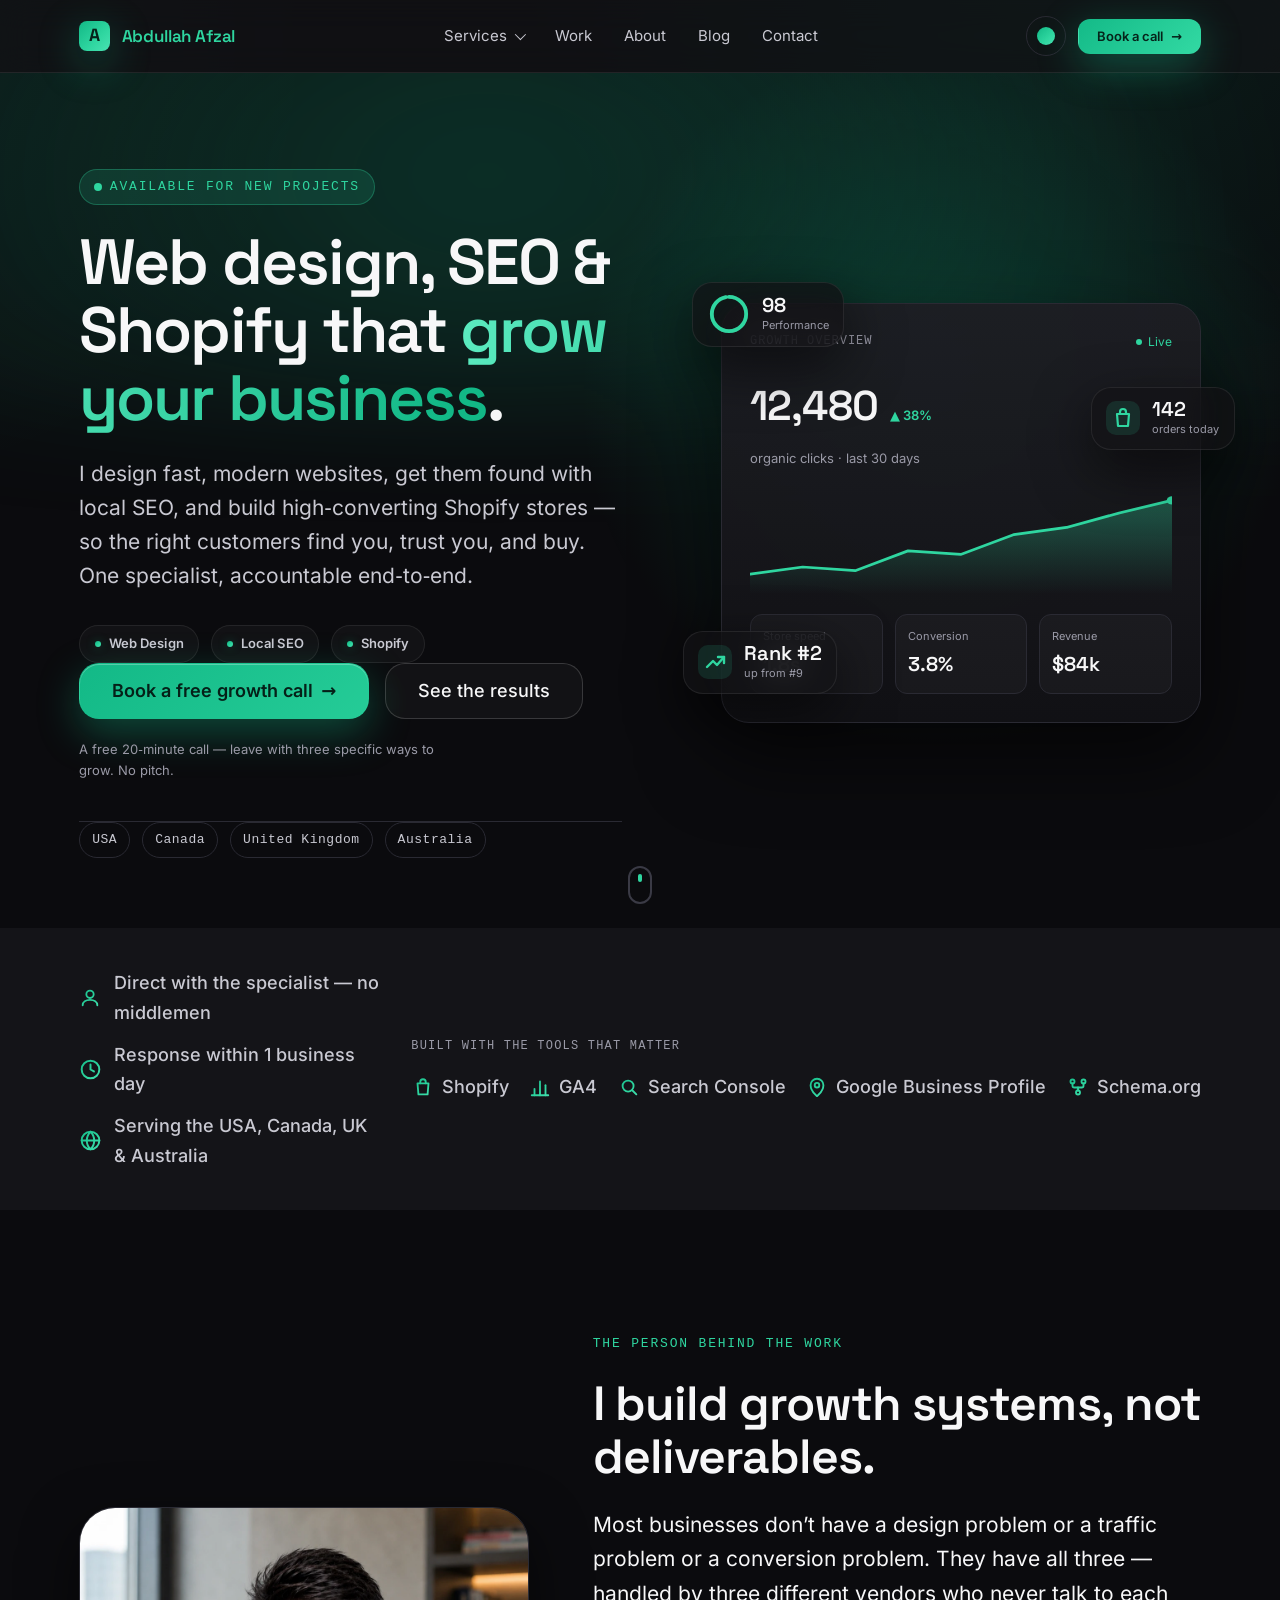
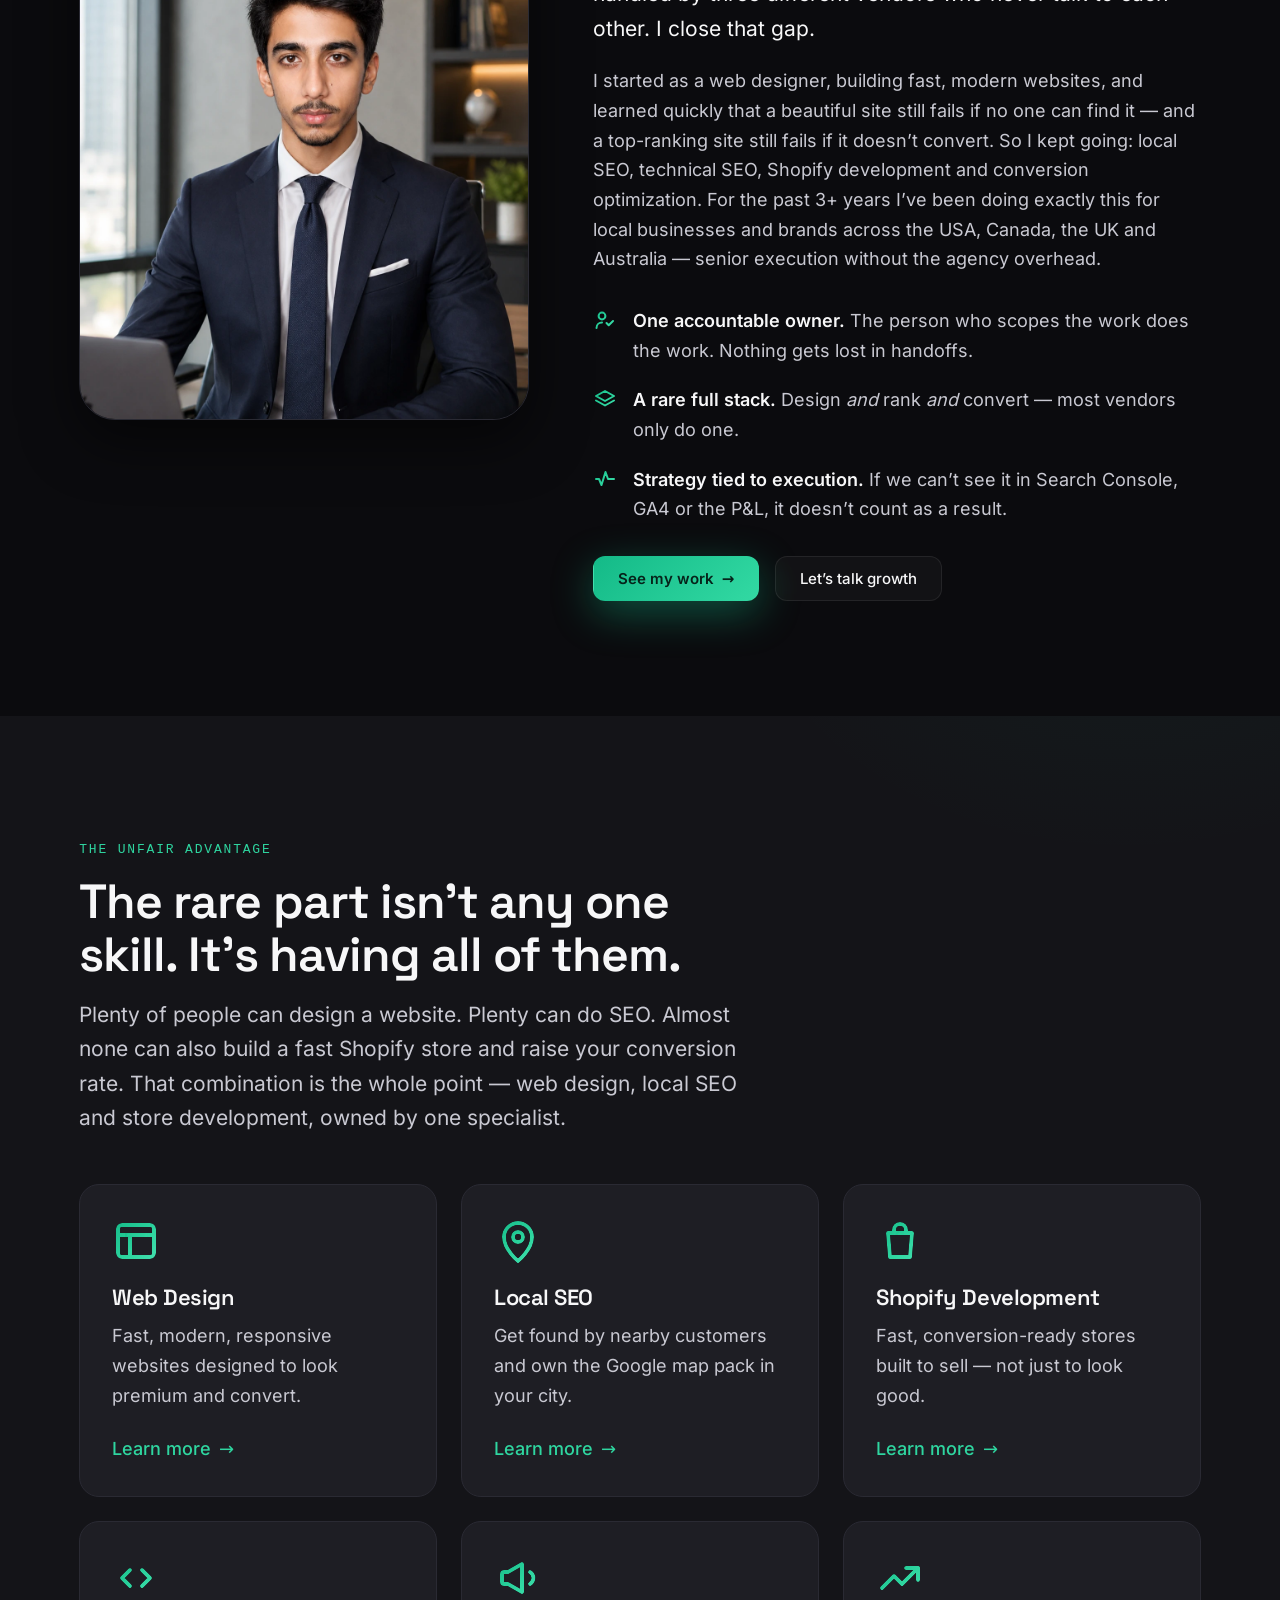
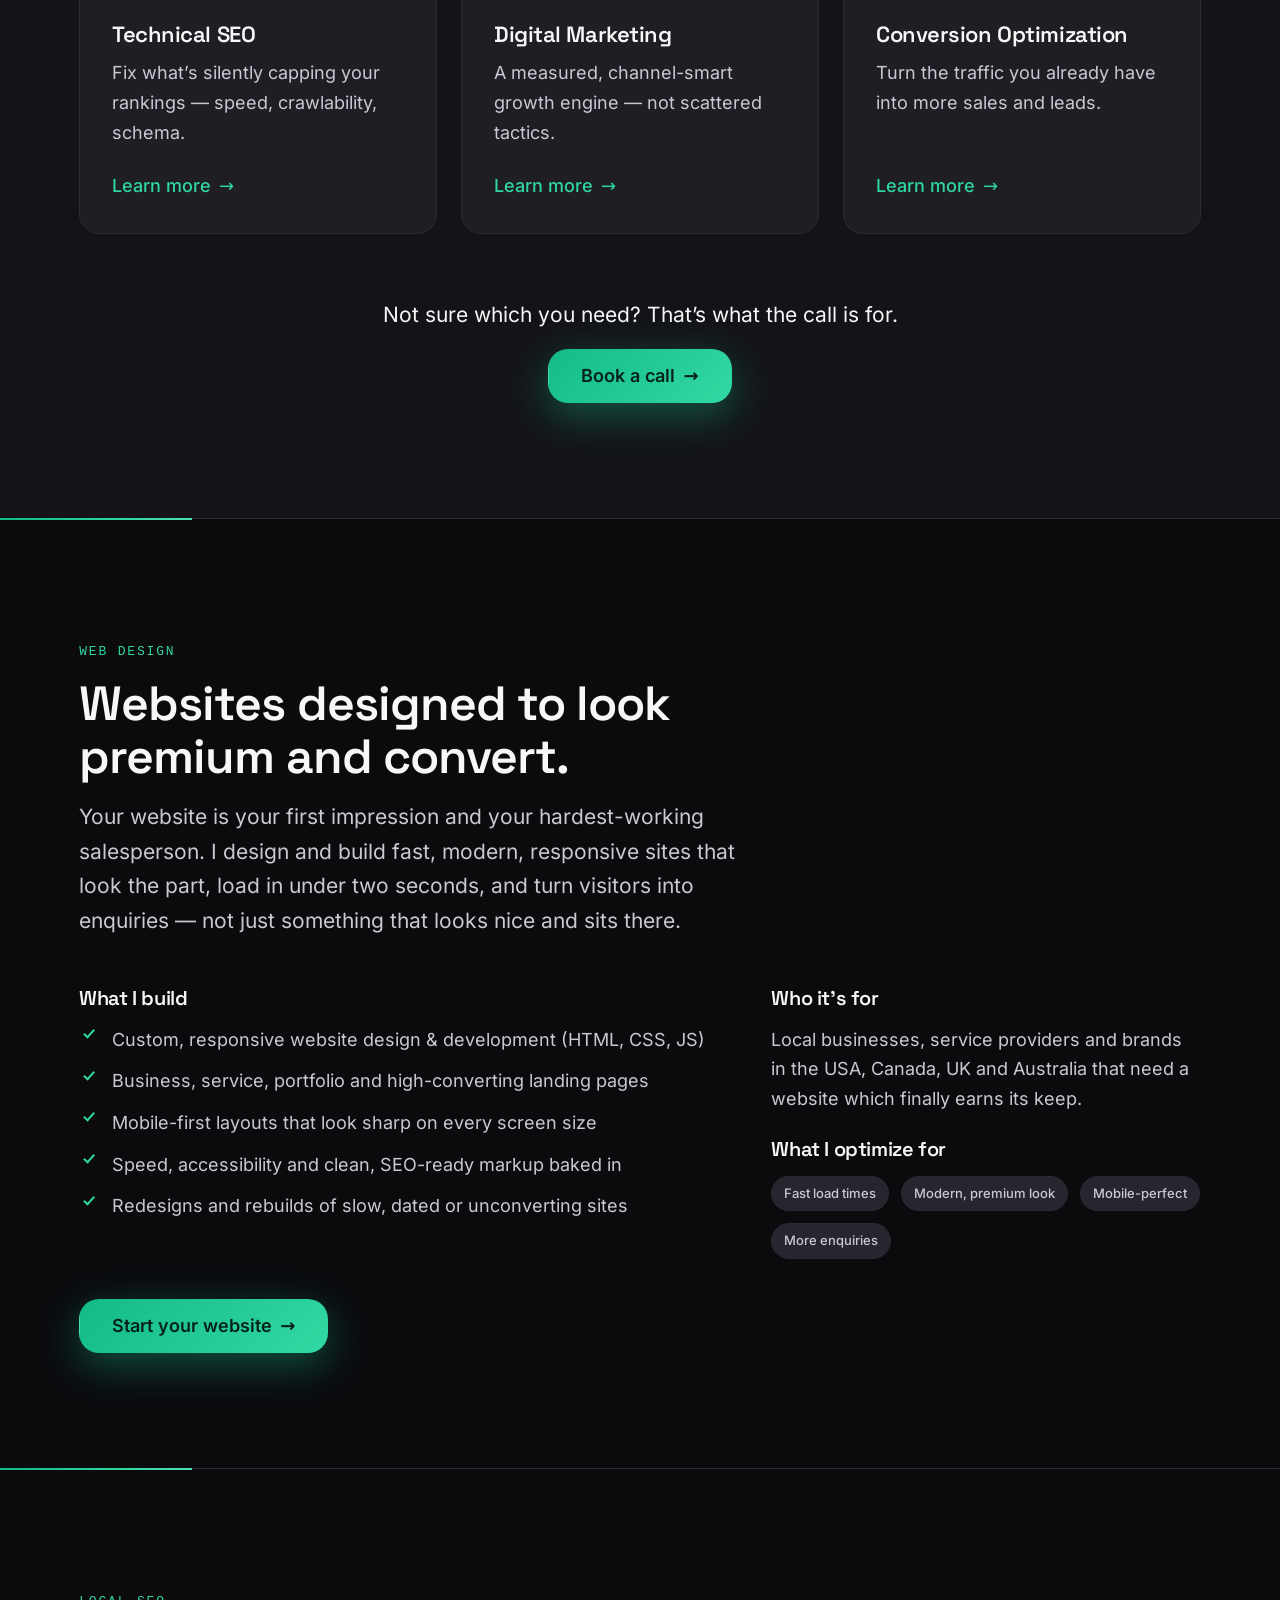
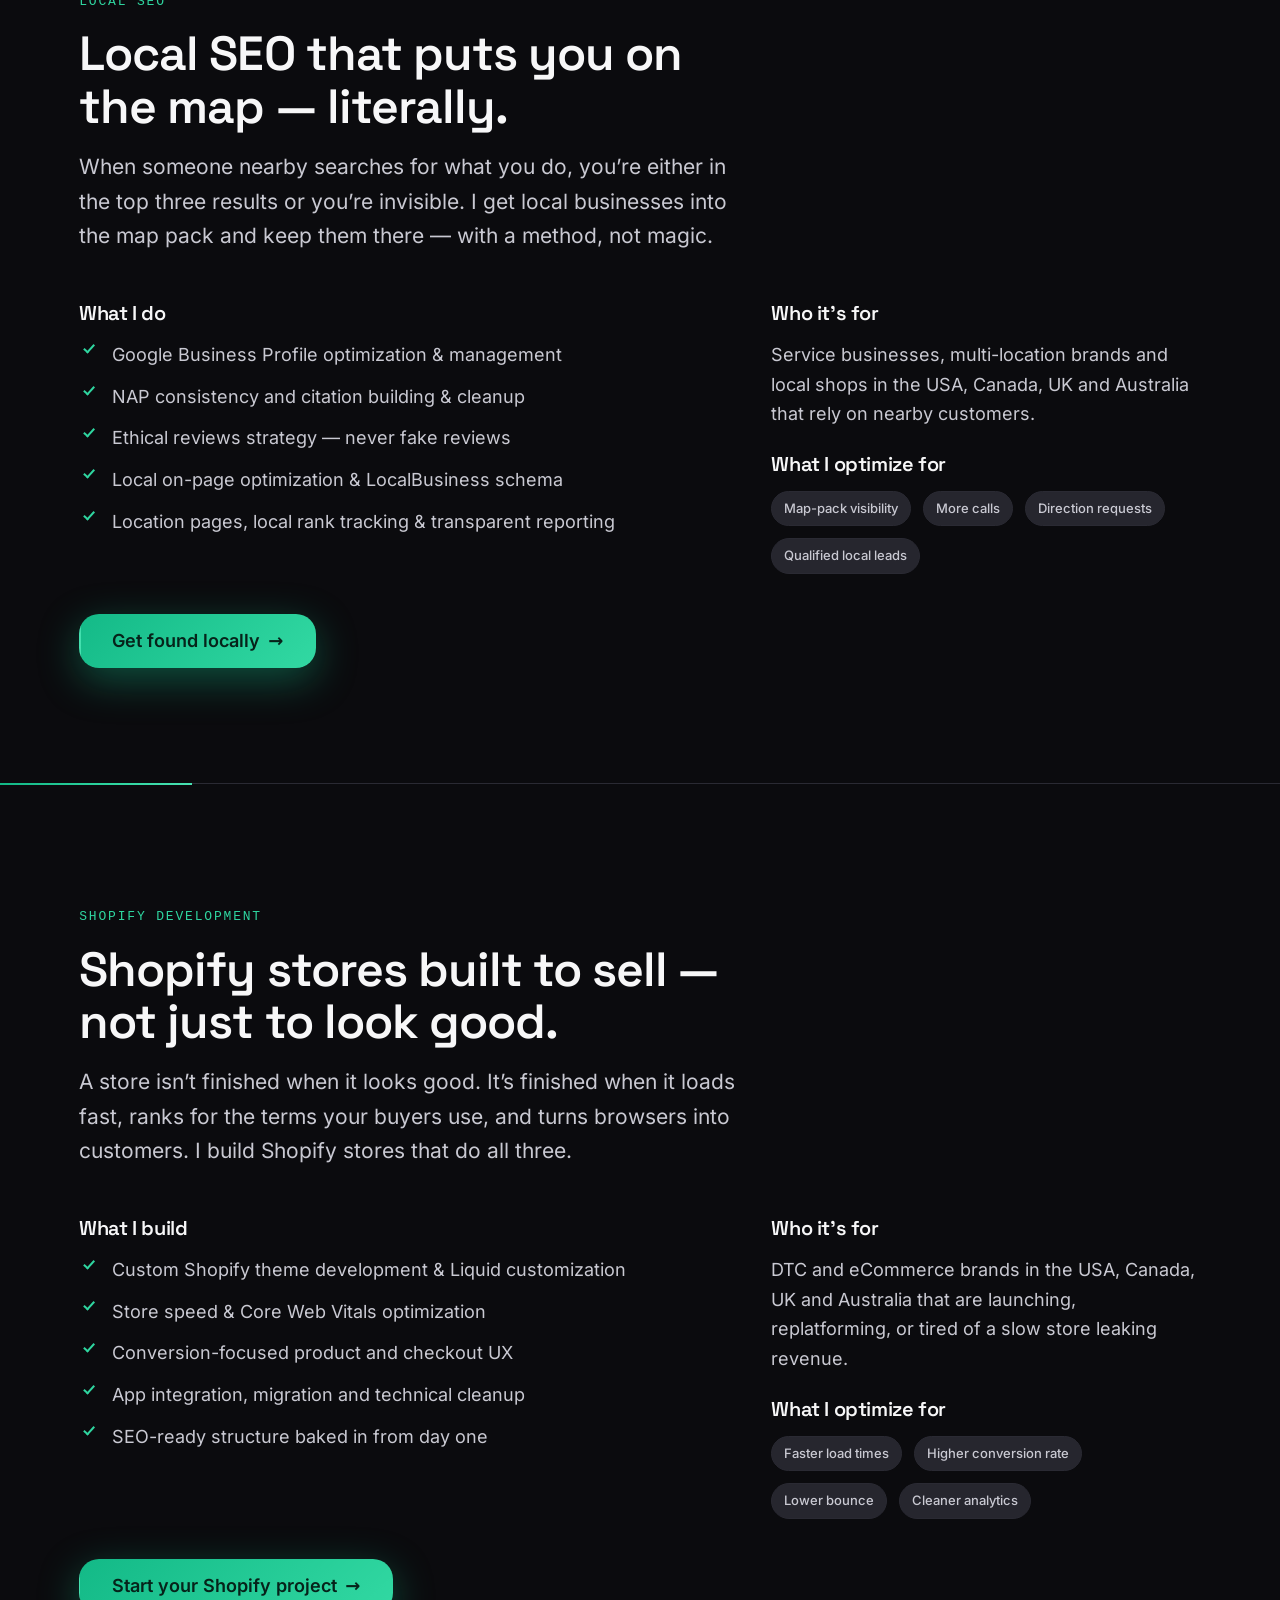
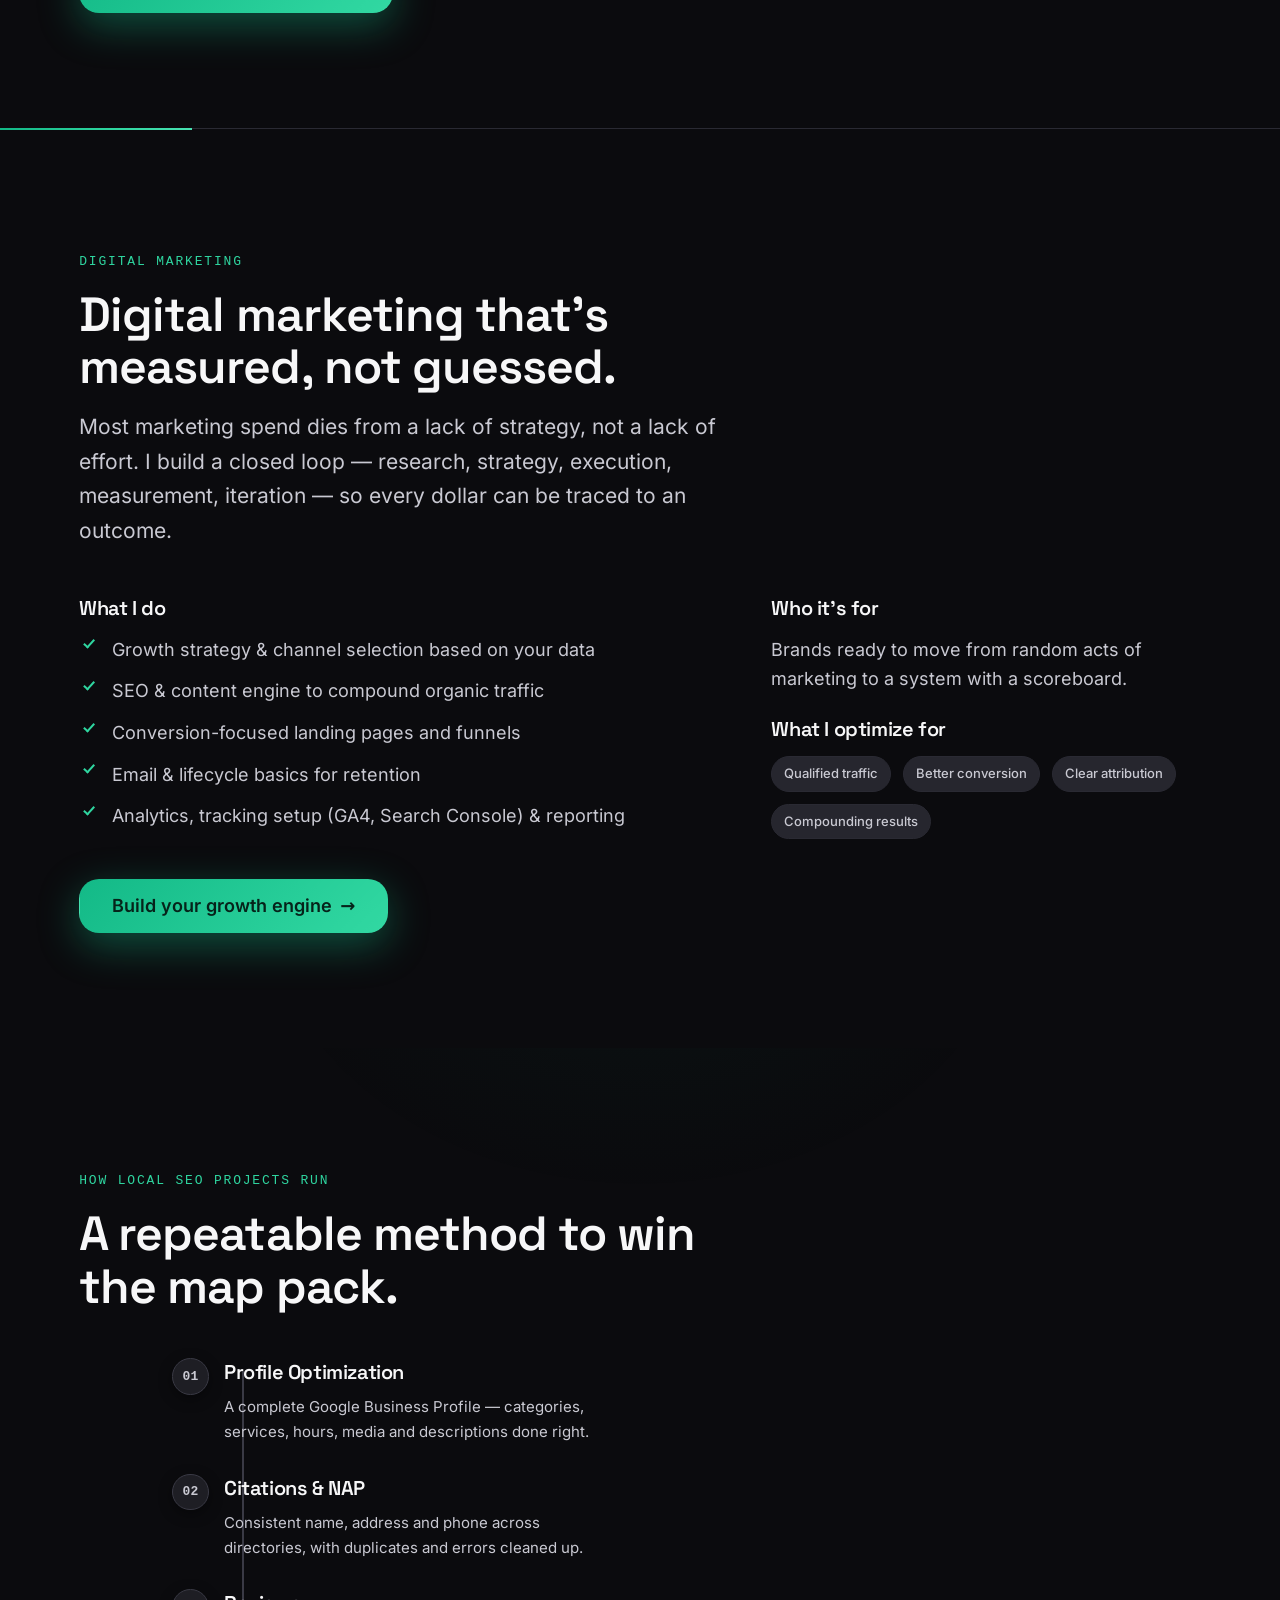
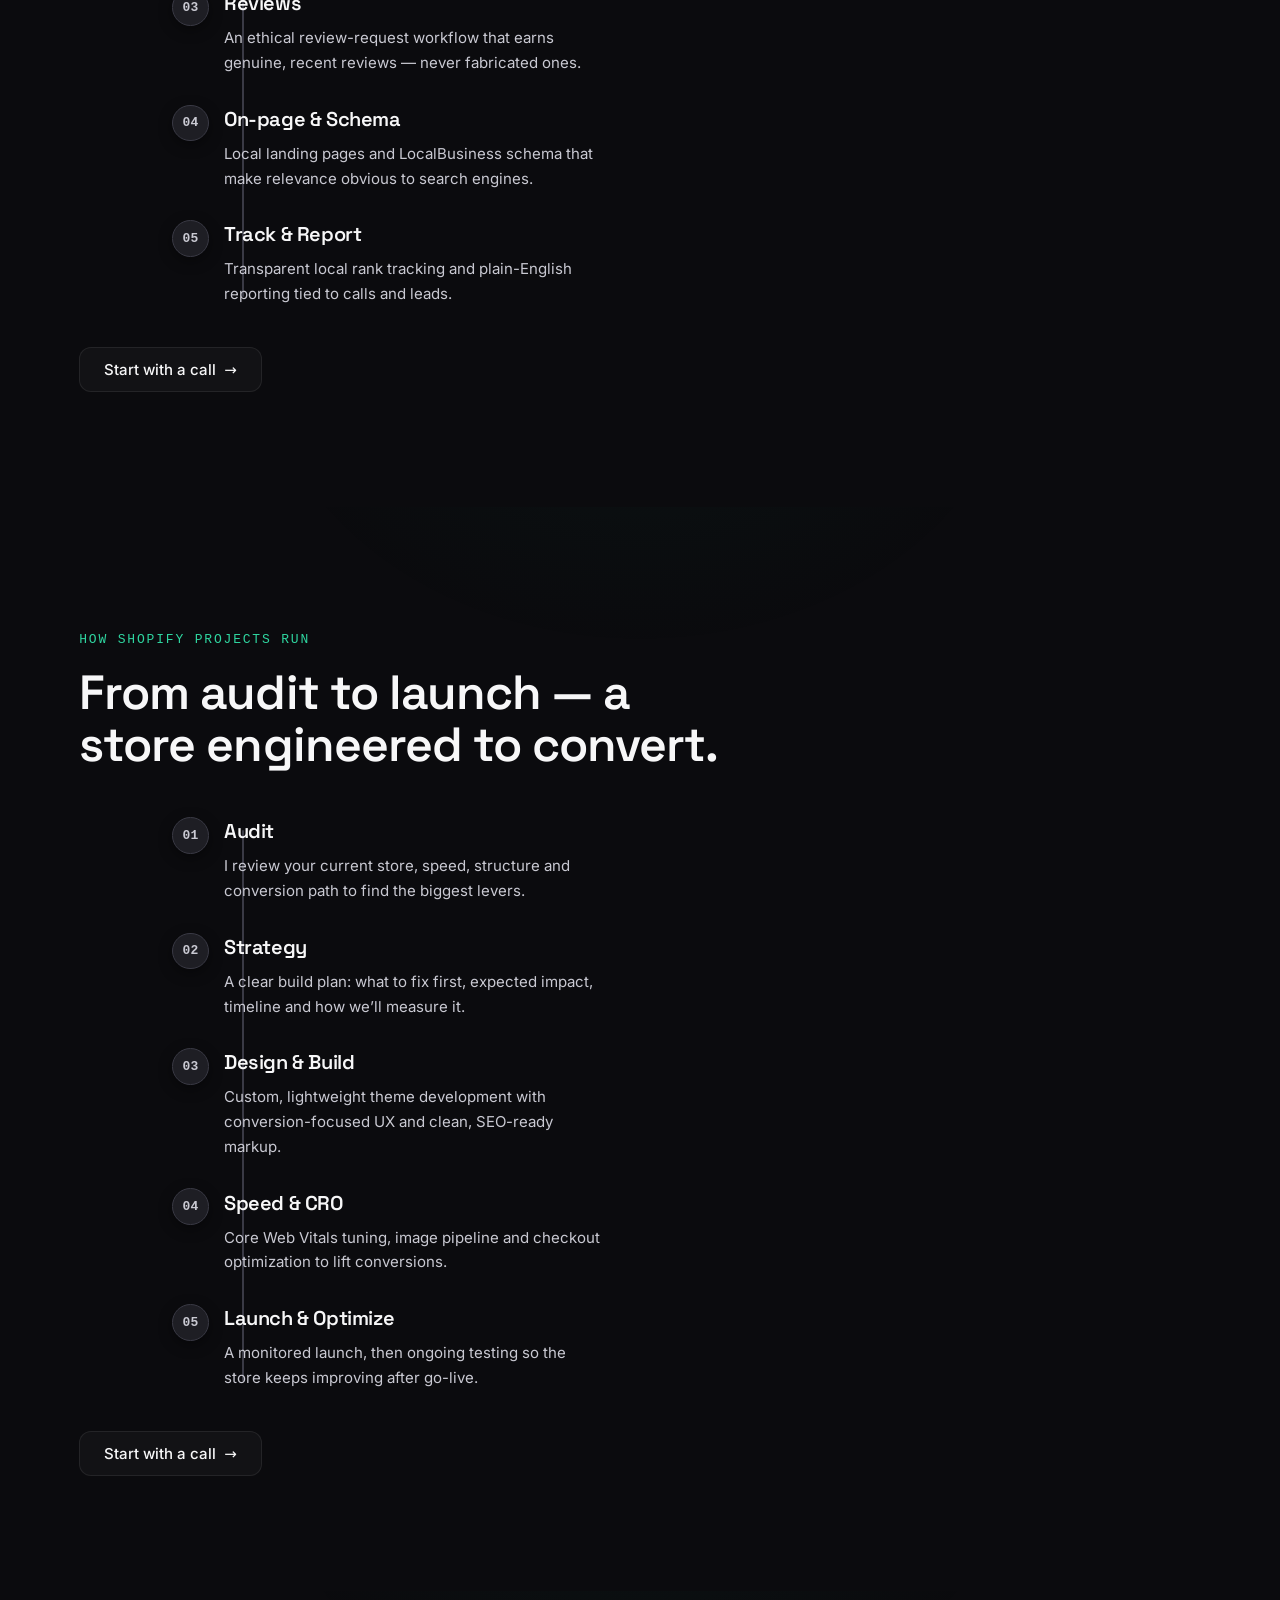
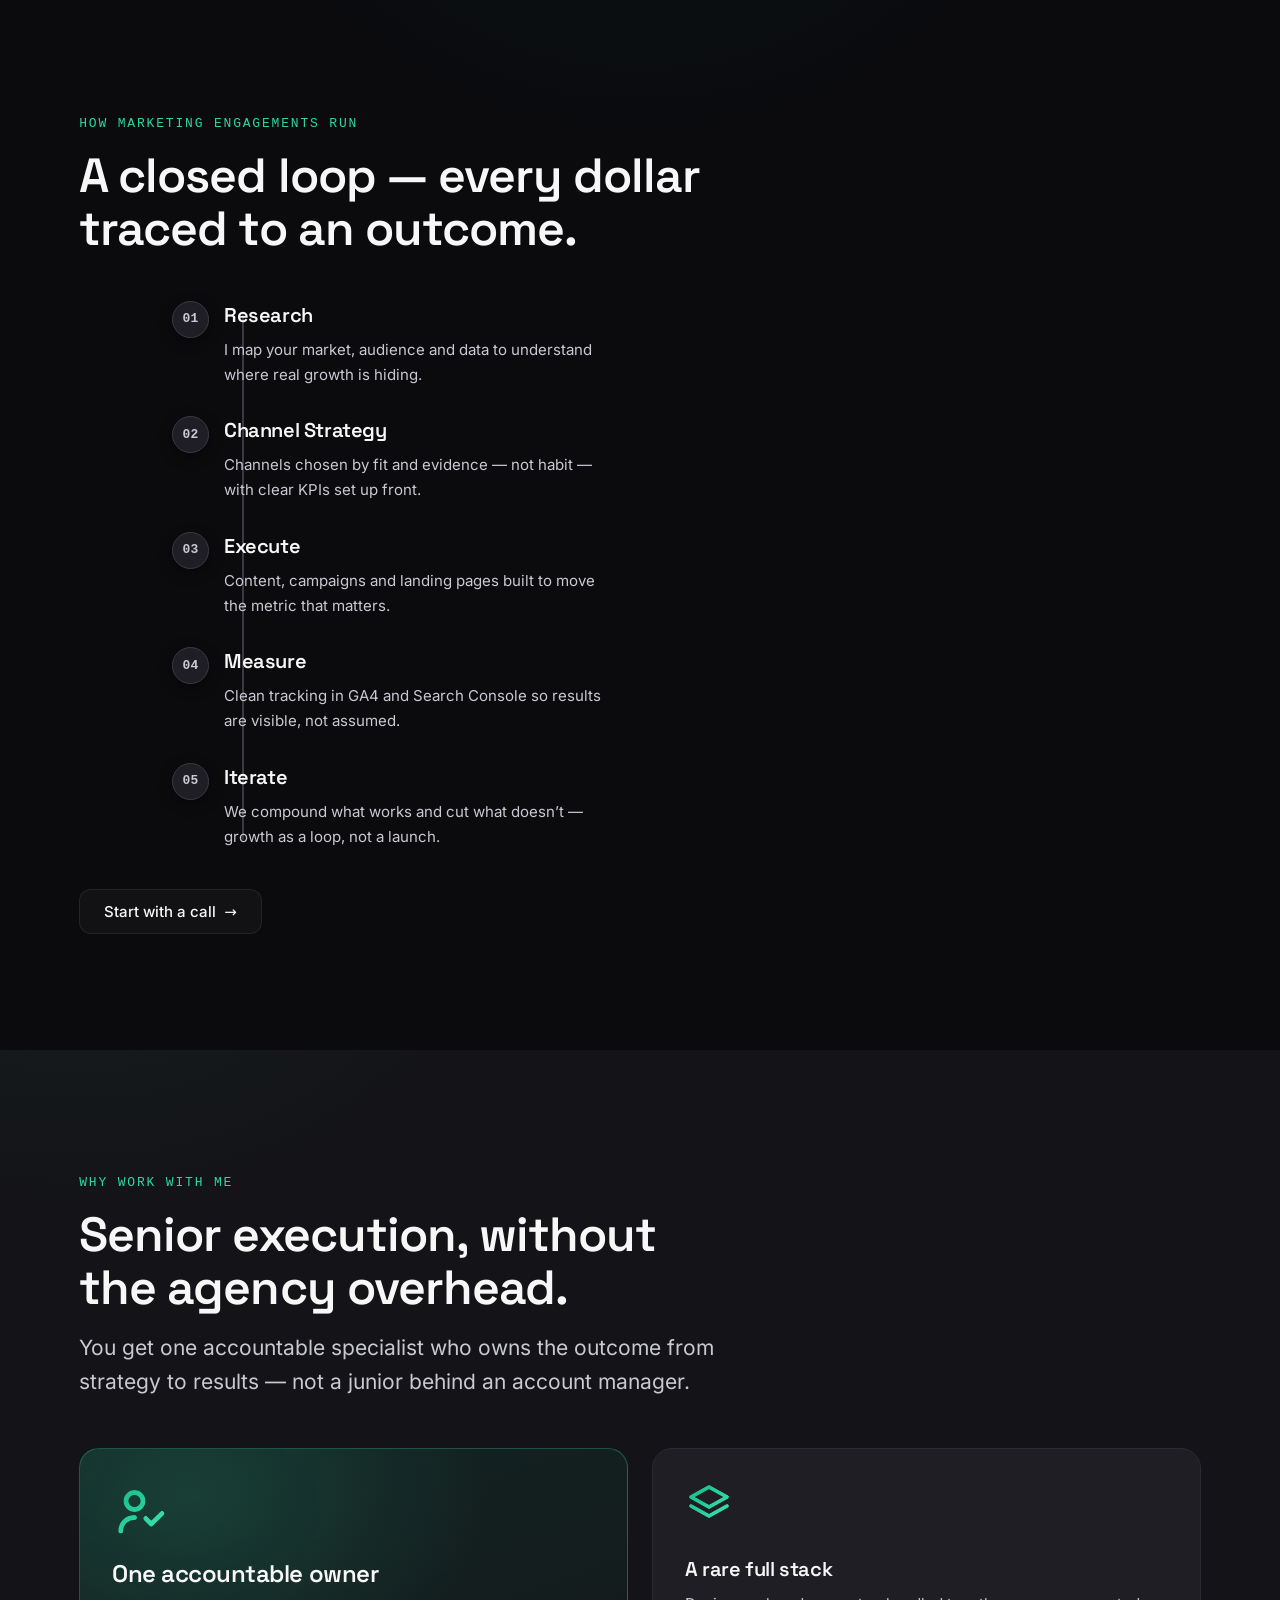
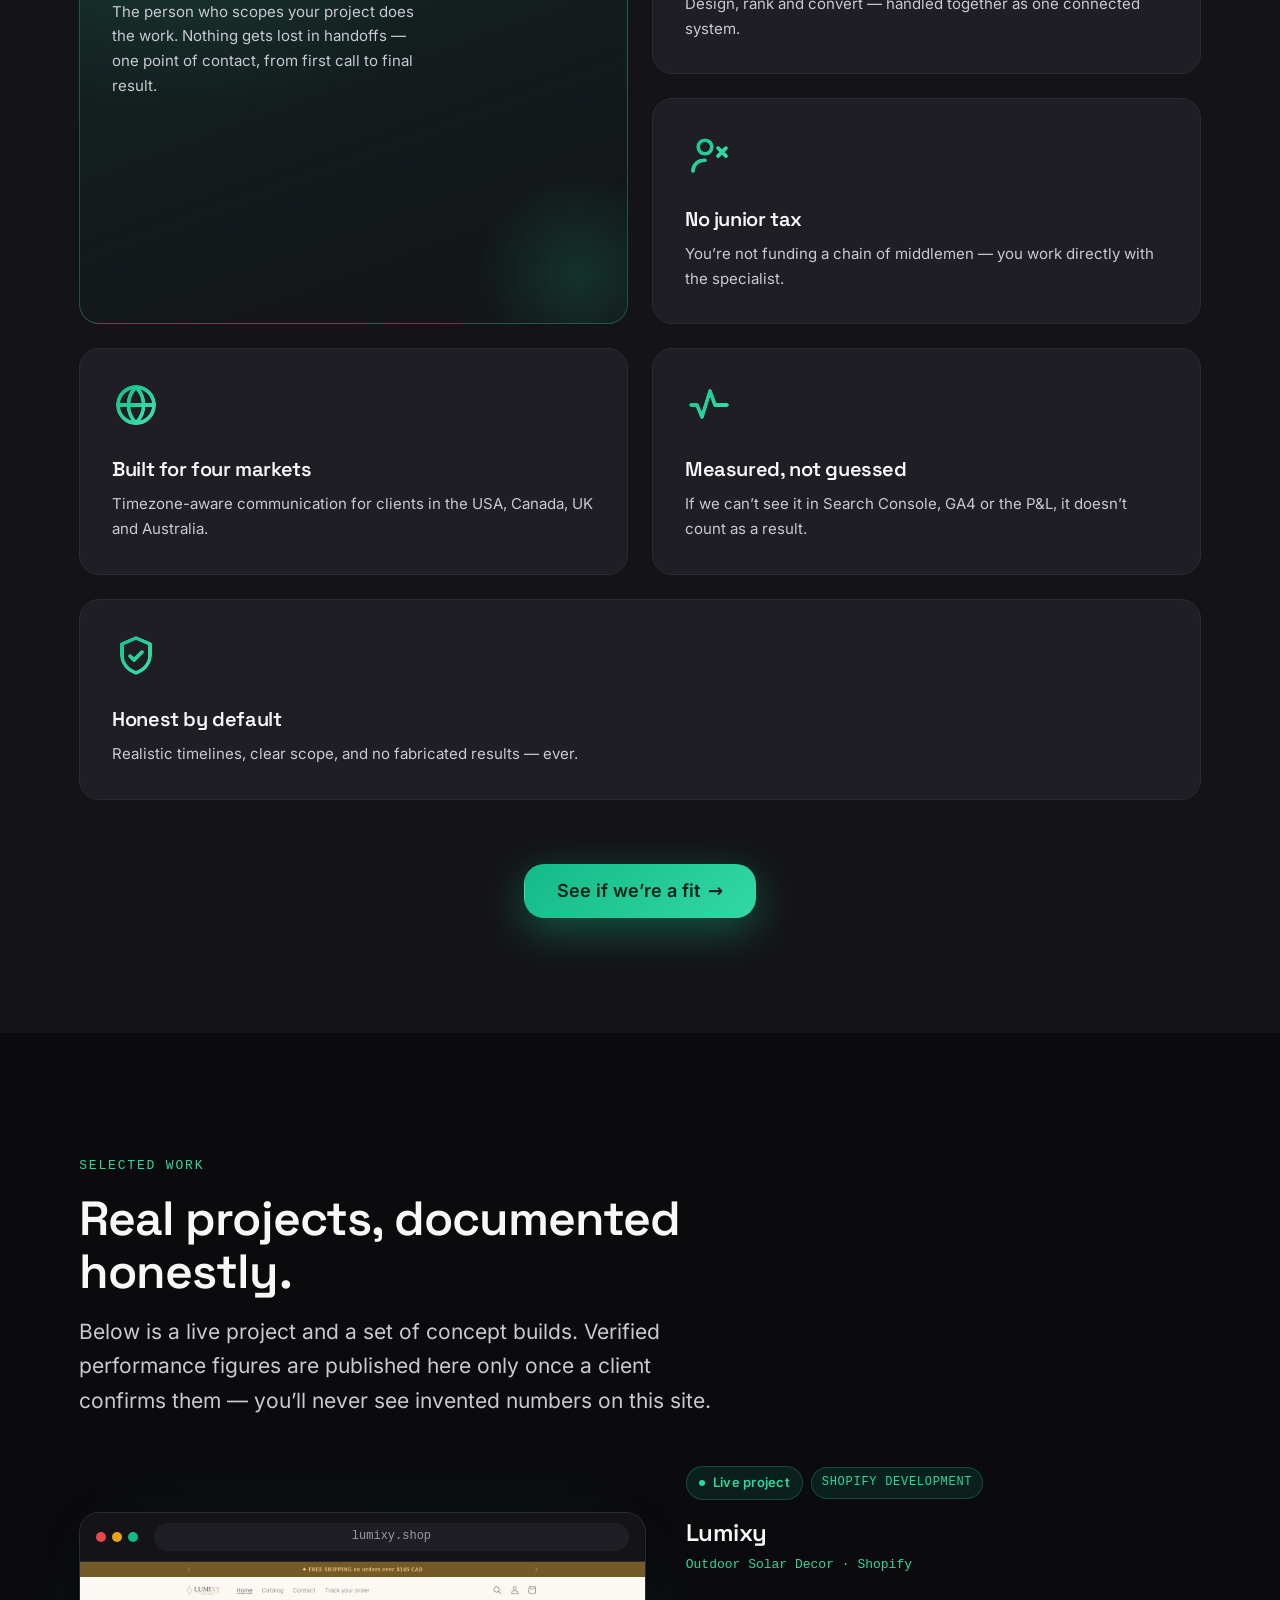
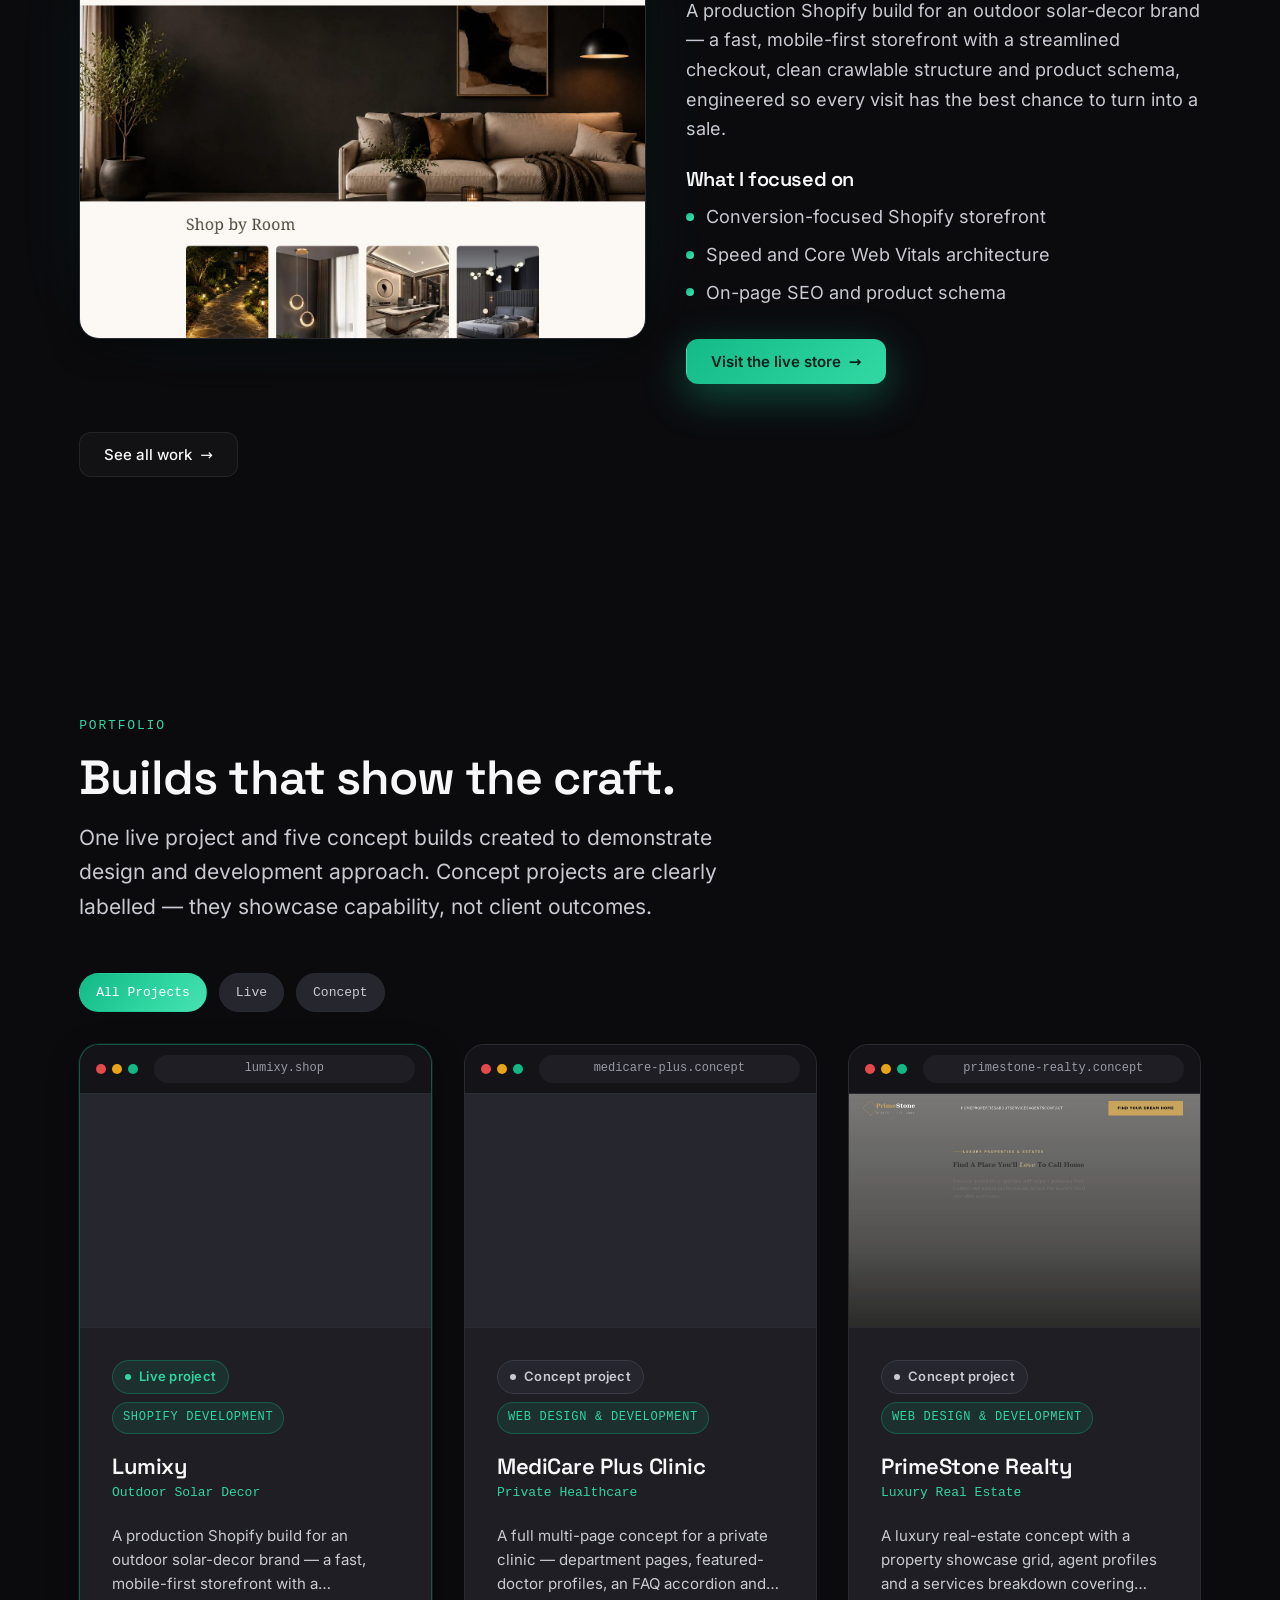
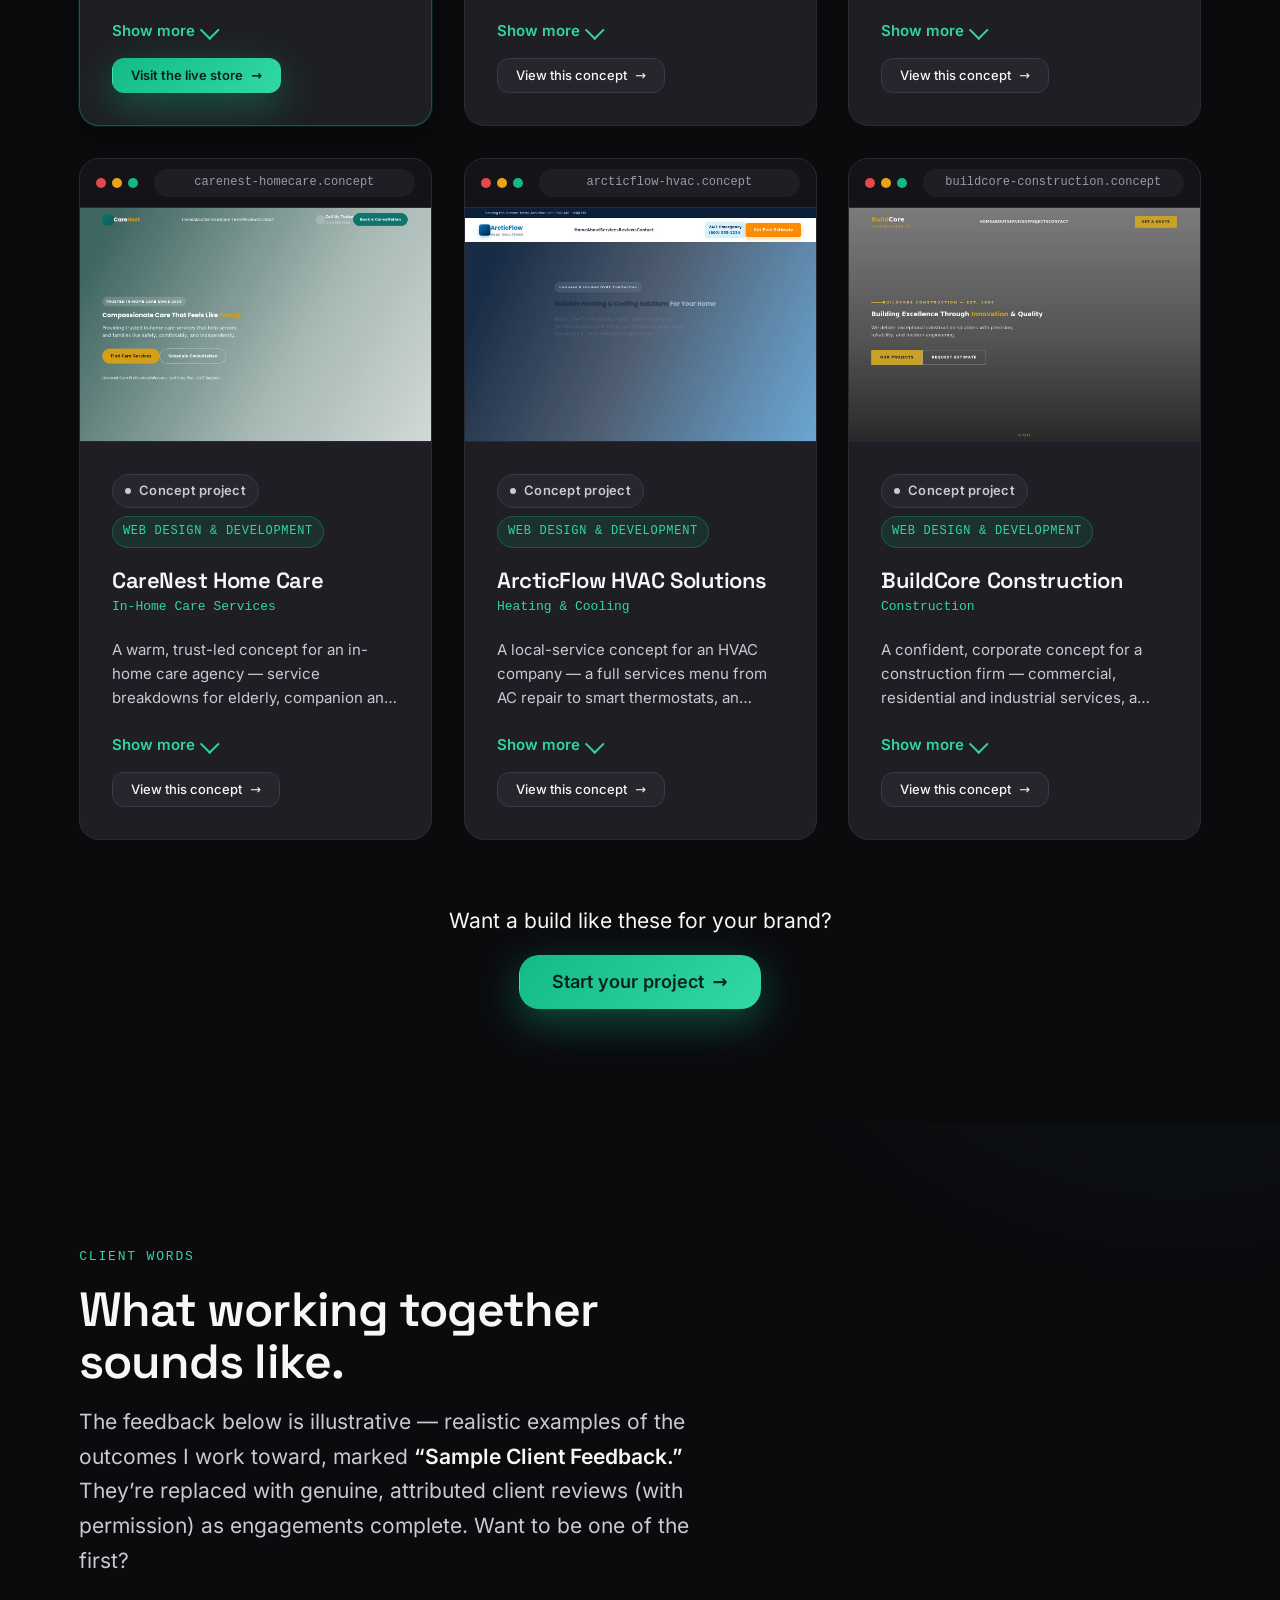
==== commit e841e002: "Update portfolio files" ====
--- a/index.html
+++ b/index.html
@@ -8,8 +8,8 @@
   <meta charset="UTF-8">
   <meta name="viewport" content="width=device-width, initial-scale=1.0">
 
-  <title>Abdullah Afzal — Web Design, Local SEO, Shopify &amp; Marketing</title>
-  <meta name="description" content="Abdullah Afzal designs fast, modern websites and Shopify stores and grows them with local SEO and marketing — for businesses in the USA, Canada, UK and Australia. One accountable specialist, end-to-end.">
+  <title>Abdullah Afzal — Web Designer, Local SEO &amp; Shopify Specialist</title>
+  <meta name="description" content="Abdullah Afzal is a web designer and local SEO &amp; Shopify specialist — building fast, modern websites, ranking them locally, and developing high-converting Shopify stores for businesses in the USA, Canada, UK and Australia.">
   <meta name="author" content="Abdullah Afzal">
   <meta name="robots" content="index, follow, max-image-preview:large">
   <link rel="canonical" href="https://www.abdullahafzal.com/">
@@ -18,8 +18,8 @@
   <!-- Open Graph / social -->
   <meta property="og:type" content="website">
   <meta property="og:site_name" content="Abdullah Afzal">
-  <meta property="og:title" content="Abdullah Afzal — Web Design, Local SEO, Shopify &amp; Marketing">
-  <meta property="og:description" content="Fast, modern websites and Shopify stores, grown with local SEO and marketing — from one senior specialist serving the USA, Canada, UK &amp; Australia.">
+  <meta property="og:title" content="Abdullah Afzal — Web Designer, Local SEO &amp; Shopify Specialist">
+  <meta property="og:description" content="Fast, modern websites, local SEO that gets you found, and high-converting Shopify stores — from one senior specialist serving the USA, Canada, UK &amp; Australia.">
   <meta property="og:url" content="https://www.abdullahafzal.com/">
   <meta property="og:image" content="https://www.abdullahafzal.com/assets/images/og/og-home.svg">
   <meta property="og:image:alt" content="Abdullah Afzal — Shopify and SEO specialist">
@@ -27,8 +27,8 @@
 
   <!-- Twitter -->
   <meta name="twitter:card" content="summary_large_image">
-  <meta name="twitter:title" content="Abdullah Afzal — Web Design, Local SEO, Shopify &amp; Marketing">
-  <meta name="twitter:description" content="Fast, modern websites and Shopify stores, grown with local SEO and marketing — one senior specialist. USA, Canada, UK &amp; Australia.">
+  <meta name="twitter:title" content="Abdullah Afzal — Web Designer, Local SEO &amp; Shopify Specialist">
+  <meta name="twitter:description" content="Web design, local SEO and Shopify from one senior specialist. USA, Canada, UK &amp; Australia.">
   <meta name="twitter:image" content="https://www.abdullahafzal.com/assets/images/og/og-home.svg">
 
   <!-- Favicons / manifest -->
@@ -60,12 +60,11 @@
         "description": "Senior web design, local SEO, Shopify and marketing specialist helping businesses in the USA, Canada, UK and Australia grow.",
         "knowsAbout": [
           "Web Design",
+          "Local SEO",
           "Shopify Development",
-          "Local SEO",
           "Technical SEO",
           "Digital Marketing",
-          "Conversion Rate Optimization",
-          "AI Marketing Automation"
+          "Conversion Rate Optimization"
         ],
         "areaServed": ["United States", "Canada", "United Kingdom", "Australia"],
         "worksFor": { "@id": "https://www.abdullahafzal.com/#business" }
@@ -73,34 +72,32 @@
       {
         "@type": "ProfessionalService",
         "@id": "https://www.abdullahafzal.com/#business",
-        "name": "Abdullah Afzal — Shopify & SEO Specialist",
+        "name": "Abdullah Afzal — Web Design, Local SEO & Shopify Specialist",
         "url": "https://www.abdullahafzal.com/",
         "image": "https://www.abdullahafzal.com/assets/images/abdullah-afzal.webp",
         "email": "mailto:abdullahafzal8817@gmail.com",
-        "description": "Shopify development, local & technical SEO, digital marketing, conversion optimization and AI automation from one accountable senior specialist.",
+        "description": "Web design, local & technical SEO, Shopify development, digital marketing and conversion optimization from one accountable senior specialist.",
         "priceRange": "$$",
         "founder": { "@id": "https://www.abdullahafzal.com/#person" },
         "areaServed": ["United States", "Canada", "United Kingdom", "Australia"],
         "serviceType": [
           "Web Design",
+          "Local SEO",
           "Shopify Development",
-          "Local SEO",
           "Technical SEO",
           "Digital Marketing",
-          "Conversion Rate Optimization",
-          "AI Marketing Automation"
+          "Conversion Rate Optimization"
         ],
         "hasOfferCatalog": {
           "@type": "OfferCatalog",
           "name": "Growth services",
           "itemListElement": [
-            { "@type": "Offer", "itemOffered": { "@type": "Service", "name": "Web Design", "description": "Fast, modern, conversion-focused website design and development." } },
+            { "@type": "Offer", "itemOffered": { "@type": "Service", "name": "Web Design", "description": "Fast, modern, responsive, conversion-focused website design and development." } },
+            { "@type": "Offer", "itemOffered": { "@type": "Service", "name": "Local SEO", "description": "Google Business Profile, map-pack ranking, citations and local landing pages." } },
             { "@type": "Offer", "itemOffered": { "@type": "Service", "name": "Shopify Development", "description": "New builds, replatforming and speed/conversion optimization for Shopify stores." } },
-            { "@type": "Offer", "itemOffered": { "@type": "Service", "name": "Local SEO", "description": "Google Business Profile, map-pack ranking, citations and local landing pages." } },
             { "@type": "Offer", "itemOffered": { "@type": "Service", "name": "Technical SEO", "description": "Core Web Vitals, crawlability, indexation, structured data and site architecture." } },
             { "@type": "Offer", "itemOffered": { "@type": "Service", "name": "Digital Marketing", "description": "SEO & content engine, conversion-focused landing pages, email and analytics." } },
-            { "@type": "Offer", "itemOffered": { "@type": "Service", "name": "Conversion Rate Optimization", "description": "Turning existing traffic into more customers through tested UX and messaging changes." } },
-            { "@type": "Offer", "itemOffered": { "@type": "Service", "name": "AI Marketing Automation", "description": "Automating reporting, lead routing, follow-up and content pipelines with human review." } }
+            { "@type": "Offer", "itemOffered": { "@type": "Service", "name": "Conversion Rate Optimization", "description": "Turning existing traffic into more customers through tested UX and messaging changes." } }
           ]
         }
       },
@@ -109,7 +106,7 @@
         "@id": "https://www.abdullahafzal.com/#website",
         "url": "https://www.abdullahafzal.com/",
         "name": "Abdullah Afzal",
-        "description": "Shopify, SEO, CRO & AI automation from one senior specialist.",
+        "description": "Web design, local SEO and Shopify from one senior specialist.",
         "publisher": { "@id": "https://www.abdullahafzal.com/#person" },
         "inLanguage": "en"
       },
@@ -131,8 +128,8 @@
           { "@type": "Question", "name": "What is conversion rate optimization (CRO)?", "acceptedAnswer": { "@type": "Answer", "text": "It's the practice of turning more of your existing traffic into customers — through better UX, clearer messaging, trust signals and tested changes. Often the fastest route to more revenue without more spend." } },
           { "@type": "Question", "name": "How do you run a conversion test properly?", "acceptedAnswer": { "@type": "Answer", "text": "With a clear hypothesis, enough traffic to reach significance, one meaningful change at a time, and a defined success metric — then I roll out winners and document what we learned." } },
           { "@type": "Question", "name": "What does digital marketing include in your engagements?", "acceptedAnswer": { "@type": "Answer", "text": "Strategy and channel selection, an SEO and content engine, conversion-focused landing pages, email and lifecycle basics, and the analytics to measure it all — chosen by what fits your business, not a fixed template." } },
-          { "@type": "Question", "name": "Do you use AI to do the work?", "acceptedAnswer": { "@type": "Answer", "text": "I use AI as leverage for repetitive, high-volume tasks — always with human review. Strategy, judgment and quality control stay human. AI is a tool, not a replacement for expertise." } },
-          { "@type": "Question", "name": "What kind of tasks can you automate?", "acceptedAnswer": { "@type": "Answer", "text": "Reporting, lead capture and routing, follow-up sequences, content production pipelines and repetitive operations work — anything high-volume and rule-based, with quality guardrails built in." } },
+          { "@type": "Question", "name": "Do you design websites from scratch or use templates?", "acceptedAnswer": { "@type": "Answer", "text": "I design custom, responsive websites built around your brand and goals — not a generic template dropped on your content. Where a solid framework saves you money without compromising the result, I'll recommend it honestly." } },
+          { "@type": "Question", "name": "Will my website be mobile-friendly and fast?", "acceptedAnswer": { "@type": "Answer", "text": "Yes. Every site I build is mobile-first, tested from small phones up to large desktops, and tuned for speed and Core Web Vitals so it loads quickly and ranks well." } },
           { "@type": "Question", "name": "How long until I see SEO results?", "acceptedAnswer": { "@type": "Answer", "text": "Speed and conversion fixes can show quickly; SEO compounds over months. I give realistic timelines up front and never promise overnight rankings — anyone who does isn't being honest." } },
           { "@type": "Question", "name": "Do you guarantee rankings or revenue?", "acceptedAnswer": { "@type": "Answer", "text": "No honest specialist guarantees exact rankings — Google doesn't allow it. What I guarantee is sound method, transparency and effort measured against clear KPIs." } },
           { "@type": "Question", "name": "How do you measure success?", "acceptedAnswer": { "@type": "Answer", "text": "Against real KPIs in Search Console, GA4 and, where possible, your revenue. If a result can't be seen in the data, it doesn't count." } },
@@ -190,12 +187,12 @@
 
             <div class="c-nav__menu" id="services-menu" hidden>
               <ul class="c-nav__menu-list">
+                <li><a class="c-nav__menu-link" href="#web-design-services">Web Design</a></li>
+                <li><a class="c-nav__menu-link" href="#local-seo-services">Local SEO</a></li>
                 <li><a class="c-nav__menu-link" href="#shopify-services">Shopify Development</a></li>
-                <li><a class="c-nav__menu-link" href="#local-seo-services">Local SEO</a></li>
                 <li><a class="c-nav__menu-link" href="#expertise">Technical SEO</a></li>
                 <li><a class="c-nav__menu-link" href="#digital-marketing-services">Digital Marketing</a></li>
                 <li><a class="c-nav__menu-link" href="#expertise">Conversion Optimization</a></li>
-                <li><a class="c-nav__menu-link" href="#ai-automation-services">AI Automation</a></li>
               </ul>
             </div>
           </li>
@@ -280,9 +277,9 @@
           </h1>
 
           <p class="c-hero__lead">
-            I design fast, modern websites and Shopify stores, then grow them with local
-            SEO and marketing &mdash; so the right customers find you, trust you, and buy.
-            One specialist, accountable end&#8209;to&#8209;end.
+            I design fast, modern websites, get them found with local SEO, and build
+            high&#8209;converting Shopify stores &mdash; so the right customers find you, trust
+            you, and buy. One specialist, accountable end&#8209;to&#8209;end.
           </p>
 
           <!-- Core service pillars -->
@@ -290,7 +287,6 @@
             <li class="c-hero__pillar">Web Design</li>
             <li class="c-hero__pillar">Local SEO</li>
             <li class="c-hero__pillar">Shopify</li>
-            <li class="c-hero__pillar">Marketing</li>
           </ul>
 
           <!-- Primary + secondary CTAs -->
@@ -499,19 +495,18 @@
           </h2>
 
           <p class="c-about__lead">
-            Most businesses don&rsquo;t have a traffic problem or a design problem or a
+            Most businesses don&rsquo;t have a design problem or a traffic problem or a
             conversion problem. They have all three — handled by three different vendors
             who never talk to each other. I close that gap.
           </p>
 
           <p class="c-about__text">
-            I started on the technical side, building and speeding up Shopify stores, and
-            learned fast that a beautiful store still fails if no one can find it — and a
-            top-ranking site still fails if it doesn&rsquo;t convert. So I kept going:
-            technical SEO, local SEO, conversion optimization, and now AI automation to
-            remove the manual drag. For the past 3+ years I&rsquo;ve been doing exactly this
-            for eCommerce and local businesses across the USA, Canada, the UK and Australia
-            — senior execution without the agency overhead.
+            I started as a web designer, building fast, modern websites, and learned quickly
+            that a beautiful site still fails if no one can find it — and a top-ranking site
+            still fails if it doesn&rsquo;t convert. So I kept going: local SEO, technical SEO,
+            Shopify development and conversion optimization. For the past 3+ years I&rsquo;ve
+            been doing exactly this for local businesses and brands across the USA, Canada,
+            the UK and Australia — senior execution without the agency overhead.
           </p>
 
           <!-- Differentiators -->
@@ -526,8 +521,8 @@
             <li class="c-about__point">
               <span class="c-icon c-icon--stack" aria-hidden="true"></span>
               <span class="c-about__point-text">
-                <strong>A rare full stack.</strong> Build <em>and</em> rank <em>and</em>
-                convert <em>and</em> automate — most vendors do one.
+                <strong>A rare full stack.</strong> Design <em>and</em> rank <em>and</em>
+                convert — most vendors only do one.
               </span>
             </li>
             <li class="c-about__point">
@@ -567,14 +562,41 @@
             The rare part isn&rsquo;t any one skill. It&rsquo;s having all of them.
           </h2>
           <p class="c-expertise__intro">
-            Plenty of people can build a Shopify store. Plenty can do SEO. Almost none can
-            also raise your conversion rate and automate the work behind it. That
-            combination is the whole point — six capabilities, one growth system.
+            Plenty of people can design a website. Plenty can do SEO. Almost none can also
+            build a fast Shopify store and raise your conversion rate. That combination is
+            the whole point — web design, local SEO and store development, owned by one
+            specialist.
           </p>
         </header>
 
         <!-- Expertise grid -->
         <ul class="c-expertise__grid" aria-label="Areas of expertise">
+
+          <!-- Web Design -->
+          <li class="c-expertise__card c-card c-card--interactive">
+            <span class="c-expertise__icon c-icon c-icon--web-design" aria-hidden="true"></span>
+            <h3 class="c-expertise__card-title">Web Design</h3>
+            <p class="c-expertise__card-text">
+              Fast, modern, responsive websites designed to look premium and convert.
+            </p>
+            <a class="c-link c-link--arrow" href="#web-design-services">
+              Learn more
+              <span class="c-link__arrow" aria-hidden="true"></span>
+            </a>
+          </li>
+
+          <!-- Local SEO -->
+          <li class="c-expertise__card c-card c-card--interactive">
+            <span class="c-expertise__icon c-icon c-icon--map-pin" aria-hidden="true"></span>
+            <h3 class="c-expertise__card-title">Local SEO</h3>
+            <p class="c-expertise__card-text">
+              Get found by nearby customers and own the Google map pack in your city.
+            </p>
+            <a class="c-link c-link--arrow" href="#local-seo-services">
+              Learn more
+              <span class="c-link__arrow" aria-hidden="true"></span>
+            </a>
+          </li>
 
           <!-- Shopify -->
           <li class="c-expertise__card c-card c-card--interactive">
@@ -589,19 +611,6 @@
             </a>
           </li>
 
-          <!-- Local SEO -->
-          <li class="c-expertise__card c-card c-card--interactive">
-            <span class="c-expertise__icon c-icon c-icon--map-pin" aria-hidden="true"></span>
-            <h3 class="c-expertise__card-title">Local SEO</h3>
-            <p class="c-expertise__card-text">
-              Get found by nearby customers and own the Google map pack in your city.
-            </p>
-            <a class="c-link c-link--arrow" href="#local-seo-services">
-              Learn more
-              <span class="c-link__arrow" aria-hidden="true"></span>
-            </a>
-          </li>
-
           <!-- Technical SEO -->
           <li class="c-expertise__card c-card c-card--interactive">
             <span class="c-expertise__icon c-icon c-icon--technical" aria-hidden="true"></span>
@@ -636,19 +645,6 @@
               Turn the traffic you already have into more sales and leads.
             </p>
             <a class="c-link c-link--arrow" href="#expertise">
-              Learn more
-              <span class="c-link__arrow" aria-hidden="true"></span>
-            </a>
-          </li>
-
-          <!-- AI Automation -->
-          <li class="c-expertise__card c-card c-card--interactive">
-            <span class="c-expertise__icon c-icon c-icon--ai" aria-hidden="true"></span>
-            <h3 class="c-expertise__card-title">AI Marketing &amp; Automation</h3>
-            <p class="c-expertise__card-text">
-              Remove the manual busywork so growth doesn&rsquo;t depend on your hours.
-            </p>
-            <a class="c-link c-link--arrow" href="#ai-automation-services">
               Learn more
               <span class="c-link__arrow" aria-hidden="true"></span>
             </a>
@@ -669,9 +665,158 @@
     </section>
 
     <!-- ==========================================================
-         7 · SHOPIFY SERVICES
+         7 · WEB DESIGN SERVICES
          ========================================================== -->
-    <section class="c-service c-service--shopify" id="shopify-services" aria-labelledby="shopify-services-title">
+    <section class="c-service c-service--web-design" id="web-design-services" aria-labelledby="web-design-services-title">
+      <div class="c-service__inner l-container">
+
+        <header class="c-service__header">
+          <p class="c-eyebrow">Web Design</p>
+          <h2 class="c-service__title" id="web-design-services-title">
+            Websites designed to look premium and convert.
+          </h2>
+          <p class="c-service__intro">
+            Your website is your first impression and your hardest-working salesperson. I
+            design and build fast, modern, responsive sites that look the part, load in under
+            two seconds, and turn visitors into enquiries &mdash; not just something that
+            looks nice and sits there.
+          </p>
+        </header>
+
+        <div class="c-service__body">
+
+          <div class="c-service__block">
+            <h3 class="c-service__subtitle">What I build</h3>
+            <ul class="c-service__list" aria-label="Web design deliverables">
+              <li class="c-service__item">
+                <span class="c-icon c-icon--check" aria-hidden="true"></span>
+                Custom, responsive website design &amp; development (HTML, CSS, JS)
+              </li>
+              <li class="c-service__item">
+                <span class="c-icon c-icon--check" aria-hidden="true"></span>
+                Business, service, portfolio and high-converting landing pages
+              </li>
+              <li class="c-service__item">
+                <span class="c-icon c-icon--check" aria-hidden="true"></span>
+                Mobile-first layouts that look sharp on every screen size
+              </li>
+              <li class="c-service__item">
+                <span class="c-icon c-icon--check" aria-hidden="true"></span>
+                Speed, accessibility and clean, SEO-ready markup baked in
+              </li>
+              <li class="c-service__item">
+                <span class="c-icon c-icon--check" aria-hidden="true"></span>
+                Redesigns and rebuilds of slow, dated or unconverting sites
+              </li>
+            </ul>
+          </div>
+
+          <div class="c-service__block">
+            <h3 class="c-service__subtitle">Who it&rsquo;s for</h3>
+            <p class="c-service__text">
+              Local businesses, service providers and brands in the USA, Canada, UK and
+              Australia that need a website which finally earns its keep.
+            </p>
+            <h3 class="c-service__subtitle">What I optimize for</h3>
+            <ul class="c-service__tags" aria-label="Web design outcomes">
+              <li class="c-tag">Fast load times</li>
+              <li class="c-tag">Modern, premium look</li>
+              <li class="c-tag">Mobile-perfect</li>
+              <li class="c-tag">More enquiries</li>
+            </ul>
+          </div>
+
+        </div>
+
+        <div class="c-service__cta">
+          <a class="c-btn c-btn--primary c-btn--lg" href="https://wa.me/923000378817?text=Hi%20Abdullah%2C%20I%20need%20a%20new%20website%20designed." rel="noopener">
+            Start your website
+            <span class="c-btn__arrow" aria-hidden="true"></span>
+          </a>
+        </div>
+
+      </div>
+    </section>
+
+
+    <!-- ==========================================================
+         8 · LOCAL SEO SERVICES
+         ========================================================== -->
+<section class="c-service c-service--local-seo" id="local-seo-services" aria-labelledby="local-seo-services-title">
+      <div class="c-service__inner l-container">
+
+        <header class="c-service__header">
+          <p class="c-eyebrow">Local SEO</p>
+          <h2 class="c-service__title" id="local-seo-services-title">
+            Local SEO that puts you on the map — literally.
+          </h2>
+          <p class="c-service__intro">
+            When someone nearby searches for what you do, you&rsquo;re either in the top
+            three results or you&rsquo;re invisible. I get local businesses into the map
+            pack and keep them there — with a method, not magic.
+          </p>
+        </header>
+
+        <div class="c-service__body">
+
+          <div class="c-service__block">
+            <h3 class="c-service__subtitle">What I do</h3>
+            <ul class="c-service__list" aria-label="Local SEO deliverables">
+              <li class="c-service__item">
+                <span class="c-icon c-icon--check" aria-hidden="true"></span>
+                Google Business Profile optimization &amp; management
+              </li>
+              <li class="c-service__item">
+                <span class="c-icon c-icon--check" aria-hidden="true"></span>
+                NAP consistency and citation building &amp; cleanup
+              </li>
+              <li class="c-service__item">
+                <span class="c-icon c-icon--check" aria-hidden="true"></span>
+                Ethical reviews strategy — never fake reviews
+              </li>
+              <li class="c-service__item">
+                <span class="c-icon c-icon--check" aria-hidden="true"></span>
+                Local on-page optimization &amp; LocalBusiness schema
+              </li>
+              <li class="c-service__item">
+                <span class="c-icon c-icon--check" aria-hidden="true"></span>
+                Location pages, local rank tracking &amp; transparent reporting
+              </li>
+            </ul>
+          </div>
+
+          <div class="c-service__block">
+            <h3 class="c-service__subtitle">Who it&rsquo;s for</h3>
+            <p class="c-service__text">
+              Service businesses, multi-location brands and local shops in the USA, Canada,
+              UK and Australia that rely on nearby customers.
+            </p>
+            <h3 class="c-service__subtitle">What I optimize for</h3>
+            <ul class="c-service__tags" aria-label="Local SEO outcomes">
+              <li class="c-tag">Map-pack visibility</li>
+              <li class="c-tag">More calls</li>
+              <li class="c-tag">Direction requests</li>
+              <li class="c-tag">Qualified local leads</li>
+            </ul>
+          </div>
+
+        </div>
+
+        <div class="c-service__cta">
+          <a class="c-btn c-btn--primary c-btn--lg" href="https://wa.me/923000378817?text=Hi%20Abdullah%2C%20I%20want%20more%20local%20customers%20from%20Google." rel="noopener">
+            Get found locally
+            <span class="c-btn__arrow" aria-hidden="true"></span>
+          </a>
+        </div>
+
+      </div>
+    </section>
+
+
+    <!-- ==========================================================
+         9 · SHOPIFY SERVICES
+         ========================================================== -->
+<section class="c-service c-service--shopify" id="shopify-services" aria-labelledby="shopify-services-title">
       <div class="c-service__inner l-container">
 
         <header class="c-service__header">
@@ -745,83 +890,9 @@
 
 
     <!-- ==========================================================
-         8 · LOCAL SEO SERVICES
+         10 · DIGITAL MARKETING SERVICES
          ========================================================== -->
-    <section class="c-service c-service--local-seo" id="local-seo-services" aria-labelledby="local-seo-services-title">
-      <div class="c-service__inner l-container">
-
-        <header class="c-service__header">
-          <p class="c-eyebrow">Local SEO</p>
-          <h2 class="c-service__title" id="local-seo-services-title">
-            Local SEO that puts you on the map — literally.
-          </h2>
-          <p class="c-service__intro">
-            When someone nearby searches for what you do, you&rsquo;re either in the top
-            three results or you&rsquo;re invisible. I get local businesses into the map
-            pack and keep them there — with a method, not magic.
-          </p>
-        </header>
-
-        <div class="c-service__body">
-
-          <div class="c-service__block">
-            <h3 class="c-service__subtitle">What I do</h3>
-            <ul class="c-service__list" aria-label="Local SEO deliverables">
-              <li class="c-service__item">
-                <span class="c-icon c-icon--check" aria-hidden="true"></span>
-                Google Business Profile optimization &amp; management
-              </li>
-              <li class="c-service__item">
-                <span class="c-icon c-icon--check" aria-hidden="true"></span>
-                NAP consistency and citation building &amp; cleanup
-              </li>
-              <li class="c-service__item">
-                <span class="c-icon c-icon--check" aria-hidden="true"></span>
-                Ethical reviews strategy — never fake reviews
-              </li>
-              <li class="c-service__item">
-                <span class="c-icon c-icon--check" aria-hidden="true"></span>
-                Local on-page optimization &amp; LocalBusiness schema
-              </li>
-              <li class="c-service__item">
-                <span class="c-icon c-icon--check" aria-hidden="true"></span>
-                Location pages, local rank tracking &amp; transparent reporting
-              </li>
-            </ul>
-          </div>
-
-          <div class="c-service__block">
-            <h3 class="c-service__subtitle">Who it&rsquo;s for</h3>
-            <p class="c-service__text">
-              Service businesses, multi-location brands and local shops in the USA, Canada,
-              UK and Australia that rely on nearby customers.
-            </p>
-            <h3 class="c-service__subtitle">What I optimize for</h3>
-            <ul class="c-service__tags" aria-label="Local SEO outcomes">
-              <li class="c-tag">Map-pack visibility</li>
-              <li class="c-tag">More calls</li>
-              <li class="c-tag">Direction requests</li>
-              <li class="c-tag">Qualified local leads</li>
-            </ul>
-          </div>
-
-        </div>
-
-        <div class="c-service__cta">
-          <a class="c-btn c-btn--primary c-btn--lg" href="https://wa.me/923000378817?text=Hi%20Abdullah%2C%20I%20want%20more%20local%20customers%20from%20Google." rel="noopener">
-            Get found locally
-            <span class="c-btn__arrow" aria-hidden="true"></span>
-          </a>
-        </div>
-
-      </div>
-    </section>
-
-
-    <!-- ==========================================================
-         9 · DIGITAL MARKETING SERVICES
-         ========================================================== -->
-    <section class="c-service c-service--marketing" id="digital-marketing-services" aria-labelledby="digital-marketing-services-title">
+<section class="c-service c-service--marketing" id="digital-marketing-services" aria-labelledby="digital-marketing-services-title">
       <div class="c-service__inner l-container">
 
         <header class="c-service__header">
@@ -893,70 +964,64 @@
 
 
     <!-- ==========================================================
-         10 · AI AUTOMATION SERVICES
+         11 · LOCAL SEO PROCESS
          ========================================================== -->
-    <section class="c-service c-service--ai" id="ai-automation-services" aria-labelledby="ai-automation-services-title">
-      <div class="c-service__inner l-container">
-
-        <header class="c-service__header">
-          <p class="c-eyebrow">AI Marketing &amp; Automation</p>
-          <h2 class="c-service__title" id="ai-automation-services-title">
-            AI automation that gives you your hours back.
+<section class="c-process c-process--local-seo" id="local-seo-process" aria-labelledby="local-seo-process-title">
+      <div class="c-process__inner l-container">
+
+        <header class="c-process__header">
+          <p class="c-eyebrow">How local SEO projects run</p>
+          <h2 class="c-process__title" id="local-seo-process-title">
+            A repeatable method to win the map pack.
           </h2>
-          <p class="c-service__intro">
-            Growth shouldn&rsquo;t be capped by how many hours you can personally work. I
-            build AI-driven systems that handle the repetitive, high-volume work — so your
-            marketing runs whether you&rsquo;re at your desk or not.
-          </p>
         </header>
 
-        <div class="c-service__body">
-
-          <div class="c-service__block">
-            <h3 class="c-service__subtitle">What I do</h3>
-            <ul class="c-service__list" aria-label="AI automation deliverables">
-              <li class="c-service__item">
-                <span class="c-icon c-icon--check" aria-hidden="true"></span>
-                Marketing &amp; operations workflow automation
-              </li>
-              <li class="c-service__item">
-                <span class="c-icon c-icon--check" aria-hidden="true"></span>
-                AI-assisted content and SEO production pipelines
-              </li>
-              <li class="c-service__item">
-                <span class="c-icon c-icon--check" aria-hidden="true"></span>
-                Lead capture, routing and follow-up automation
-              </li>
-              <li class="c-service__item">
-                <span class="c-icon c-icon--check" aria-hidden="true"></span>
-                Reporting automation — from data pull to client-ready
-              </li>
-              <li class="c-service__item">
-                <span class="c-icon c-icon--check" aria-hidden="true"></span>
-                Human-in-the-loop guardrails so quality never drops
-              </li>
-            </ul>
-          </div>
-
-          <div class="c-service__block">
-            <h3 class="c-service__subtitle">Who it&rsquo;s for</h3>
-            <p class="c-service__text">
-              Busy owners, lean teams and agencies that want leverage without hiring.
-            </p>
-            <h3 class="c-service__subtitle">What I optimize for</h3>
-            <ul class="c-service__tags" aria-label="AI automation outcomes">
-              <li class="c-tag">Hours saved</li>
-              <li class="c-tag">Faster response</li>
-              <li class="c-tag">Consistent output</li>
-              <li class="c-tag">Lower cost per task</li>
-            </ul>
-          </div>
-
-        </div>
-
-        <div class="c-service__cta">
-          <a class="c-btn c-btn--primary c-btn--lg" href="https://wa.me/923000378817?text=Hi%20Abdullah%2C%20I%20want%20to%20automate%20my%20marketing%20busywork." rel="noopener">
-            Automate the busywork
+        <ol class="c-process__steps" aria-label="Local SEO process">
+          <li class="c-process__step">
+            <span class="c-process__number" aria-hidden="true">01</span>
+            <h3 class="c-process__step-title">Profile Optimization</h3>
+            <p class="c-process__step-text">
+              A complete Google Business Profile — categories, services, hours, media and
+              descriptions done right.
+            </p>
+          </li>
+          <li class="c-process__step">
+            <span class="c-process__number" aria-hidden="true">02</span>
+            <h3 class="c-process__step-title">Citations &amp; NAP</h3>
+            <p class="c-process__step-text">
+              Consistent name, address and phone across directories, with duplicates and
+              errors cleaned up.
+            </p>
+          </li>
+          <li class="c-process__step">
+            <span class="c-process__number" aria-hidden="true">03</span>
+            <h3 class="c-process__step-title">Reviews</h3>
+            <p class="c-process__step-text">
+              An ethical review-request workflow that earns genuine, recent reviews — never
+              fabricated ones.
+            </p>
+          </li>
+          <li class="c-process__step">
+            <span class="c-process__number" aria-hidden="true">04</span>
+            <h3 class="c-process__step-title">On-page &amp; Schema</h3>
+            <p class="c-process__step-text">
+              Local landing pages and LocalBusiness schema that make relevance obvious to
+              search engines.
+            </p>
+          </li>
+          <li class="c-process__step">
+            <span class="c-process__number" aria-hidden="true">05</span>
+            <h3 class="c-process__step-title">Track &amp; Report</h3>
+            <p class="c-process__step-text">
+              Transparent local rank tracking and plain-English reporting tied to calls and
+              leads.
+            </p>
+          </li>
+        </ol>
+
+        <div class="c-process__cta">
+          <a class="c-btn c-btn--ghost" href="https://wa.me/923000378817?text=Hi%20Abdullah%2C%20I%20want%20to%20discuss%20growing%20my%20business." rel="noopener">
+            Start with a call
             <span class="c-btn__arrow" aria-hidden="true"></span>
           </a>
         </div>
@@ -966,9 +1031,9 @@
 
 
     <!-- ==========================================================
-         11 · SHOPIFY PROCESS
+         12 · SHOPIFY PROCESS
          ========================================================== -->
-    <section class="c-process c-process--shopify" id="shopify-process" aria-labelledby="shopify-process-title">
+<section class="c-process c-process--shopify" id="shopify-process" aria-labelledby="shopify-process-title">
       <div class="c-process__inner l-container">
 
         <header class="c-process__header">
@@ -1033,76 +1098,9 @@
 
 
     <!-- ==========================================================
-         12 · LOCAL SEO PROCESS
-         ========================================================== -->
-    <section class="c-process c-process--local-seo" id="local-seo-process" aria-labelledby="local-seo-process-title">
-      <div class="c-process__inner l-container">
-
-        <header class="c-process__header">
-          <p class="c-eyebrow">How local SEO projects run</p>
-          <h2 class="c-process__title" id="local-seo-process-title">
-            A repeatable method to win the map pack.
-          </h2>
-        </header>
-
-        <ol class="c-process__steps" aria-label="Local SEO process">
-          <li class="c-process__step">
-            <span class="c-process__number" aria-hidden="true">01</span>
-            <h3 class="c-process__step-title">Profile Optimization</h3>
-            <p class="c-process__step-text">
-              A complete Google Business Profile — categories, services, hours, media and
-              descriptions done right.
-            </p>
-          </li>
-          <li class="c-process__step">
-            <span class="c-process__number" aria-hidden="true">02</span>
-            <h3 class="c-process__step-title">Citations &amp; NAP</h3>
-            <p class="c-process__step-text">
-              Consistent name, address and phone across directories, with duplicates and
-              errors cleaned up.
-            </p>
-          </li>
-          <li class="c-process__step">
-            <span class="c-process__number" aria-hidden="true">03</span>
-            <h3 class="c-process__step-title">Reviews</h3>
-            <p class="c-process__step-text">
-              An ethical review-request workflow that earns genuine, recent reviews — never
-              fabricated ones.
-            </p>
-          </li>
-          <li class="c-process__step">
-            <span class="c-process__number" aria-hidden="true">04</span>
-            <h3 class="c-process__step-title">On-page &amp; Schema</h3>
-            <p class="c-process__step-text">
-              Local landing pages and LocalBusiness schema that make relevance obvious to
-              search engines.
-            </p>
-          </li>
-          <li class="c-process__step">
-            <span class="c-process__number" aria-hidden="true">05</span>
-            <h3 class="c-process__step-title">Track &amp; Report</h3>
-            <p class="c-process__step-text">
-              Transparent local rank tracking and plain-English reporting tied to calls and
-              leads.
-            </p>
-          </li>
-        </ol>
-
-        <div class="c-process__cta">
-          <a class="c-btn c-btn--ghost" href="https://wa.me/923000378817?text=Hi%20Abdullah%2C%20I%20want%20to%20discuss%20growing%20my%20business." rel="noopener">
-            Start with a call
-            <span class="c-btn__arrow" aria-hidden="true"></span>
-          </a>
-        </div>
-
-      </div>
-    </section>
-
-
-    <!-- ==========================================================
          13 · DIGITAL MARKETING PROCESS
          ========================================================== -->
-    <section class="c-process c-process--marketing" id="digital-marketing-process" aria-labelledby="digital-marketing-process-title">
+<section class="c-process c-process--marketing" id="digital-marketing-process" aria-labelledby="digital-marketing-process-title">
       <div class="c-process__inner l-container">
 
         <header class="c-process__header">
@@ -1194,7 +1192,7 @@
             <span class="c-why__icon c-icon c-icon--stack" aria-hidden="true"></span>
             <h3 class="c-why__card-title">A rare full stack</h3>
             <p class="c-why__card-text">
-              Design, rank, convert and automate — handled together as one connected system.
+              Design, rank and convert — handled together as one connected system.
             </p>
           </li>
           <li class="c-why__card c-card c-card--flat">
@@ -1935,7 +1933,7 @@
           <h2 class="c-faq__title" id="faq-title">Answers before you ask.</h2>
           <p class="c-faq__intro">
             Straight answers on how I work, what I deliver and what to expect — across
-            Shopify, SEO, marketing, speed, conversion, AI and growth.
+            web design, local SEO, Shopify, speed, conversion and growth.
           </p>
         </header>
 
@@ -2098,22 +2096,22 @@
           <!-- 15 -->
           <details class="c-faq__item">
             <summary class="c-faq__question">
-              <span class="c-faq__question-text">Do you use AI to do the work?</span>
+              <span class="c-faq__question-text">Do you design websites from scratch or use templates?</span>
               <span class="c-faq__icon" aria-hidden="true"></span>
             </summary>
             <div class="c-faq__answer">
-              <p>I use AI as leverage for repetitive, high-volume tasks — always with human review. Strategy, judgment and quality control stay human. AI is a tool, not a replacement for expertise.</p>
+              <p>I design custom, responsive websites built around your brand and goals — not a generic template dropped on your content. Where a solid framework saves you money without compromising the result, I&rsquo;ll recommend it honestly.</p>
             </div>
           </details>
 
           <!-- 16 -->
           <details class="c-faq__item">
             <summary class="c-faq__question">
-              <span class="c-faq__question-text">What kind of tasks can you automate?</span>
+              <span class="c-faq__question-text">Will my website be mobile-friendly and fast?</span>
               <span class="c-faq__icon" aria-hidden="true"></span>
             </summary>
             <div class="c-faq__answer">
-              <p>Reporting, lead capture and routing, follow-up sequences, content production pipelines and repetitive operations work — anything high-volume and rule-based, with quality guardrails built in.</p>
+              <p>Yes. Every site I build is mobile-first, tested from small phones up to large desktops, and tuned for speed and Core Web Vitals so it loads quickly and ranks well.</p>
             </div>
           </details>
 
@@ -2240,7 +2238,7 @@
           <p class="c-eyebrow">From the blog</p>
           <h2 class="c-blog__title" id="blog-title">Practical growth tactics, no fluff.</h2>
           <p class="c-blog__intro">
-            Field notes on Shopify, SEO, AI and eCommerce growth — written to be useful,
+            Field notes on web design, local SEO, Shopify and growth — written to be useful,
             whether or not we ever work together.
           </p>
         </header>
@@ -2252,7 +2250,7 @@
             <li><a class="c-tag c-tag--filter" href="#blog">Shopify</a></li>
             <li><a class="c-tag c-tag--filter" href="#blog">SEO</a></li>
             <li><a class="c-tag c-tag--filter" href="#blog">Local SEO</a></li>
-            <li><a class="c-tag c-tag--filter" href="#blog">AI</a></li>
+            <li><a class="c-tag c-tag--filter" href="#blog">Web Design</a></li>
             <li><a class="c-tag c-tag--filter" href="#blog">Marketing</a></li>
             <li><a class="c-tag c-tag--filter" href="#blog">Ecommerce</a></li>
           </ul>
@@ -2379,23 +2377,23 @@
             <article class="c-blog-card c-card c-card--interactive" aria-labelledby="post-4-title">
               <a class="c-blog-card__media" href="#blog" tabindex="-1" aria-hidden="true">
                 <img class="c-blog-card__image"
-                     src="assets/images/blog/ai-for-seo.webp"
-                     alt="A humanoid AI robot at a workstation"
+                     src="assets/images/blog/web-design-tips.webp"
+                     alt="A website landing page being designed on a large monitor"
                      width="800"
                      height="500"
                      loading="lazy"
                      decoding="async">
               </a>
               <div class="c-blog-card__body">
-                <p class="c-blog-card__category"><span class="c-tag">AI</span></p>
+                <p class="c-blog-card__category"><span class="c-tag">Web Design</span></p>
                 <h3 class="c-blog-card__title" id="post-4-title">
                   <a class="c-blog-card__link" href="#blog">
-                    How to use AI for SEO without publishing garbage
+                    How to design a website that converts, not just looks good
                   </a>
                 </h3>
                 <p class="c-blog-card__excerpt">
-                  A human-in-the-loop workflow for using AI to move faster on content while
-                  keeping quality and originality high.
+                  The layout, speed and UX decisions that turn visitors into enquiries —
+                  beyond a pretty homepage.
                 </p>
                 <p class="c-blog-card__meta">
                   <span class="c-blog-card__author">Abdullah Afzal</span>
@@ -2587,12 +2585,12 @@
                 <label class="c-form__label" for="field-service">What do you need help with?</label>
                 <select class="c-form__select" id="field-service" name="service">
                   <option value="">Select a service</option>
+                  <option value="web-design">Web Design</option>
+                  <option value="local-seo">Local SEO</option>
                   <option value="shopify">Shopify Development</option>
-                  <option value="local-seo">Local SEO</option>
                   <option value="technical-seo">Technical SEO</option>
                   <option value="digital-marketing">Digital Marketing</option>
                   <option value="cro">Conversion Optimization</option>
-                  <option value="ai-automation">AI Automation</option>
                   <option value="not-sure">Not sure yet</option>
                 </select>
               </div>
@@ -2649,7 +2647,7 @@
           <span class="c-brand__name">Abdullah Afzal</span>
         </a>
         <p class="c-footer__tagline">
-          Shopify, SEO, CRO &amp; AI automation for brands in the USA, Canada, UK &amp;
+          Web design, local SEO and Shopify for businesses in the USA, Canada, UK &amp;
           Australia.
         </p>
         <a class="c-btn c-btn--primary" href="https://wa.me/923000378817?text=Hi%20Abdullah%2C%20I%20want%20to%20discuss%20growing%20my%20business." rel="noopener">
@@ -2664,12 +2662,12 @@
         <div class="c-footer__group">
           <h2 class="c-footer__heading">Services</h2>
           <ul class="c-footer__list">
+            <li><a class="c-footer__link" href="#web-design-services">Web Design</a></li>
+            <li><a class="c-footer__link" href="#local-seo-services">Local SEO</a></li>
             <li><a class="c-footer__link" href="#shopify-services">Shopify Development</a></li>
-            <li><a class="c-footer__link" href="#local-seo-services">Local SEO</a></li>
             <li><a class="c-footer__link" href="#expertise">Technical SEO</a></li>
             <li><a class="c-footer__link" href="#digital-marketing-services">Digital Marketing</a></li>
             <li><a class="c-footer__link" href="#expertise">Conversion Optimization</a></li>
-            <li><a class="c-footer__link" href="#ai-automation-services">AI Automation</a></li>
           </ul>
         </div>
 
--- a/assets/css/main.css
+++ b/assets/css/main.css
@@ -2710,3 +2710,6 @@
 @media (max-width: 480px) {
   .c-whatsapp-fab__label { display: none; }
 }
+
+/* Web Design icon (browser/layout glyph) */
+.c-icon--web-design{ --i: url("data:image/svg+xml,%3Csvg xmlns='http://www.w3.org/2000/svg' viewBox='0 0 24 24' fill='none' stroke='%23000' stroke-width='2' stroke-linecap='round' stroke-linejoin='round'%3E%3Crect x='3' y='4' width='18' height='16' rx='2'/%3E%3Cpath d='M3 9h18'/%3E%3Cpath d='M9 9v11'/%3E%3C/svg%3E"); }
